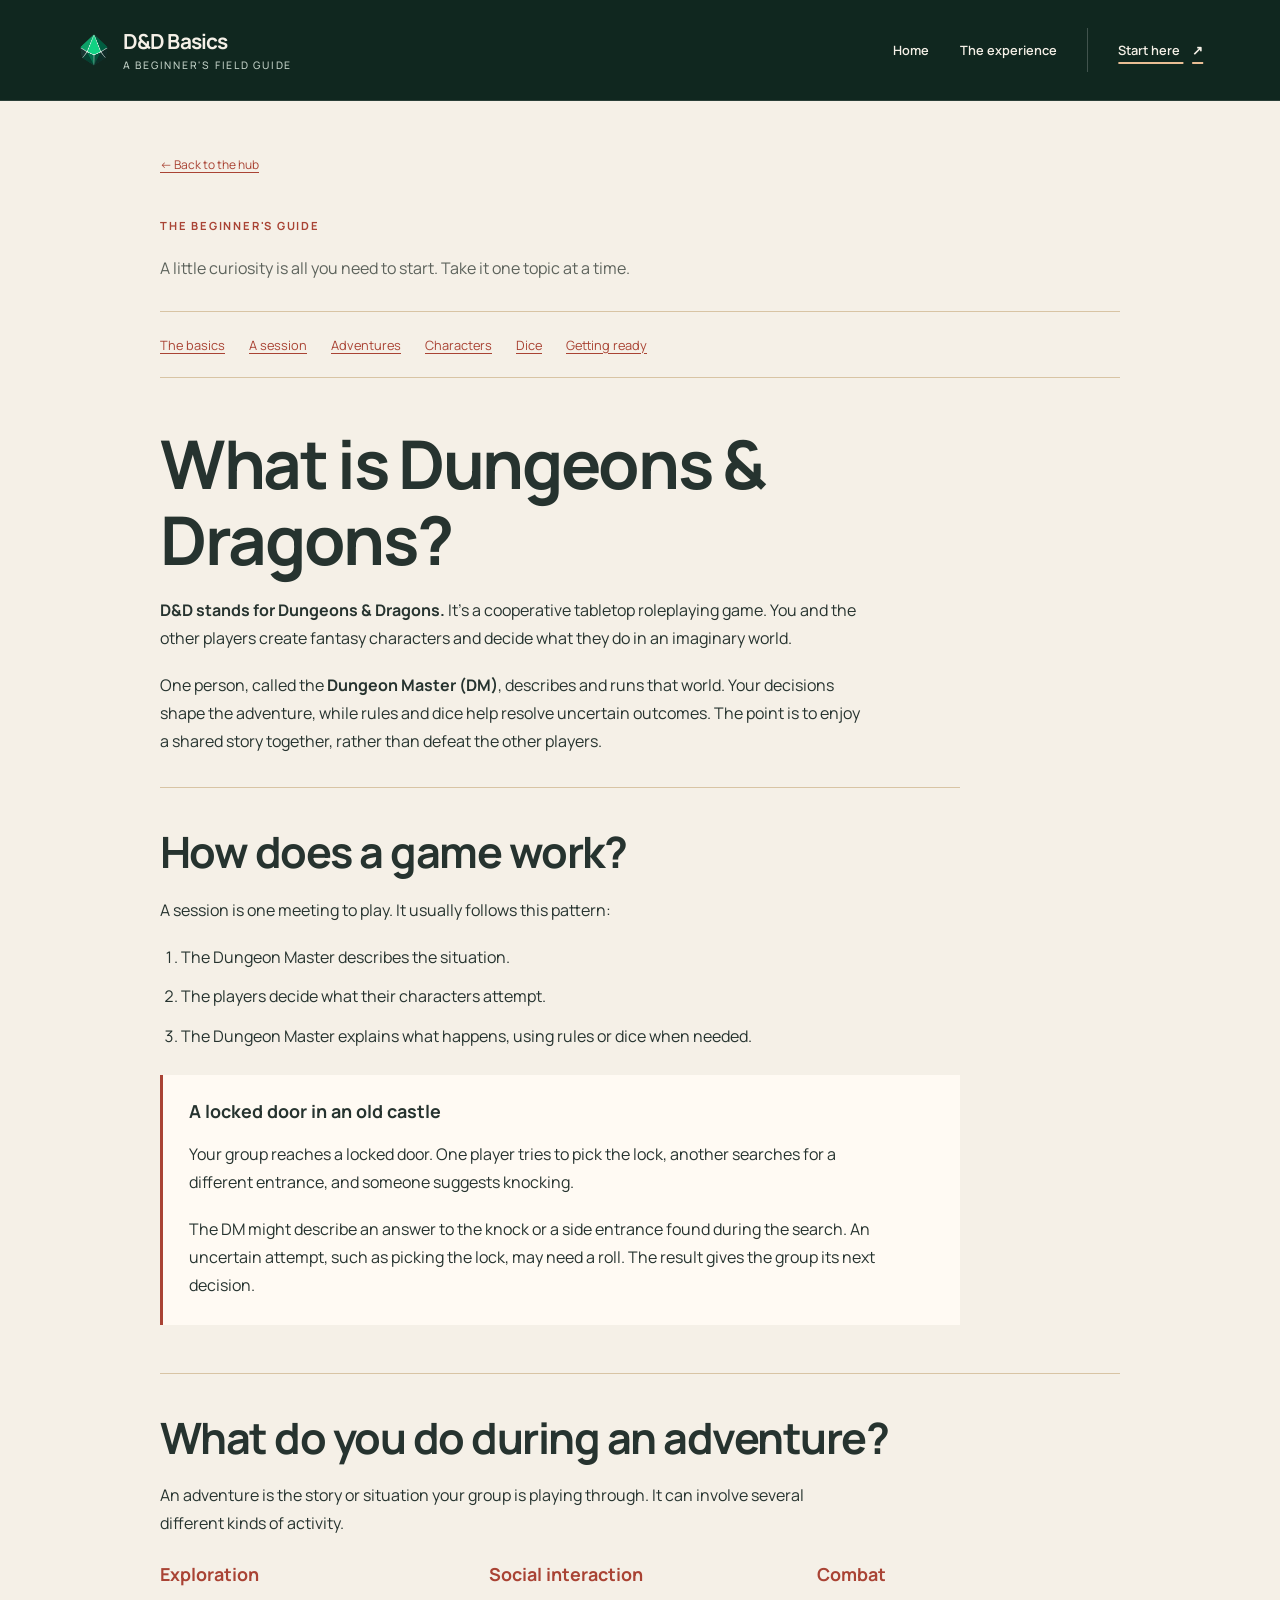
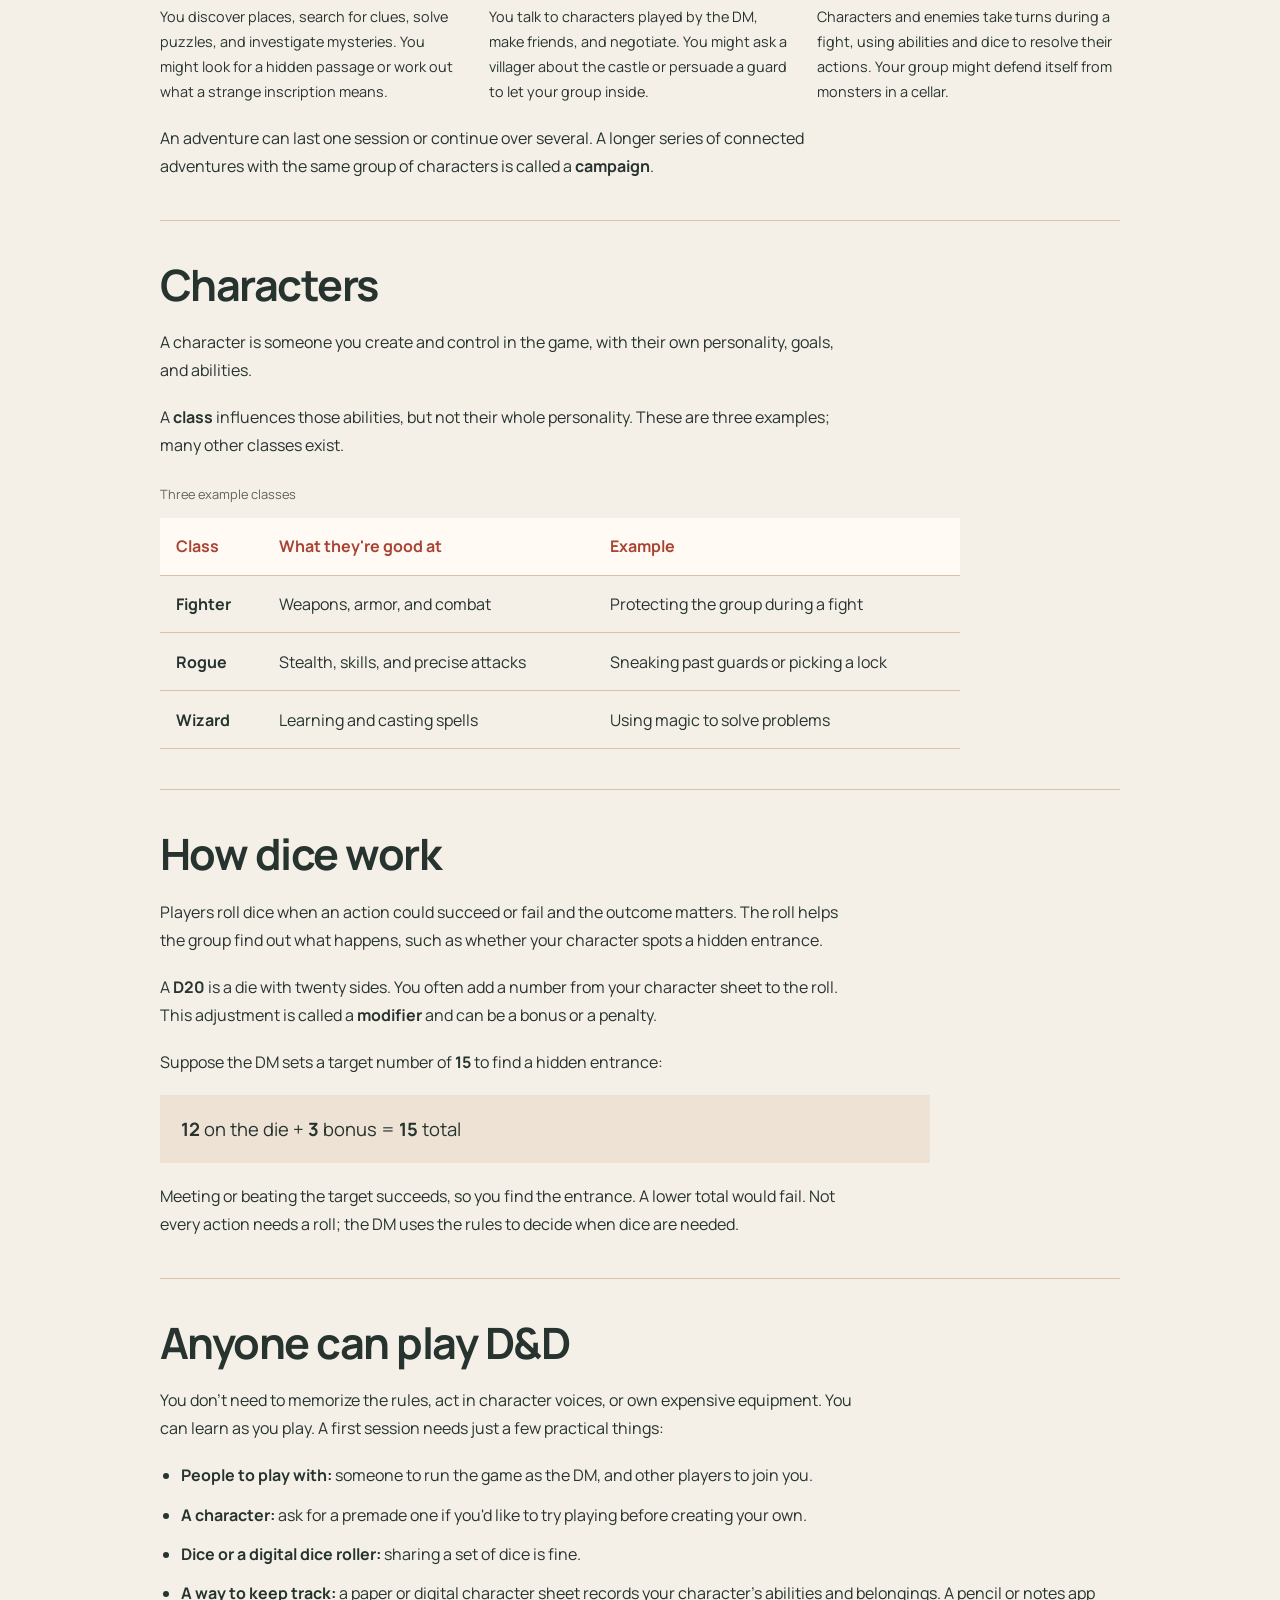
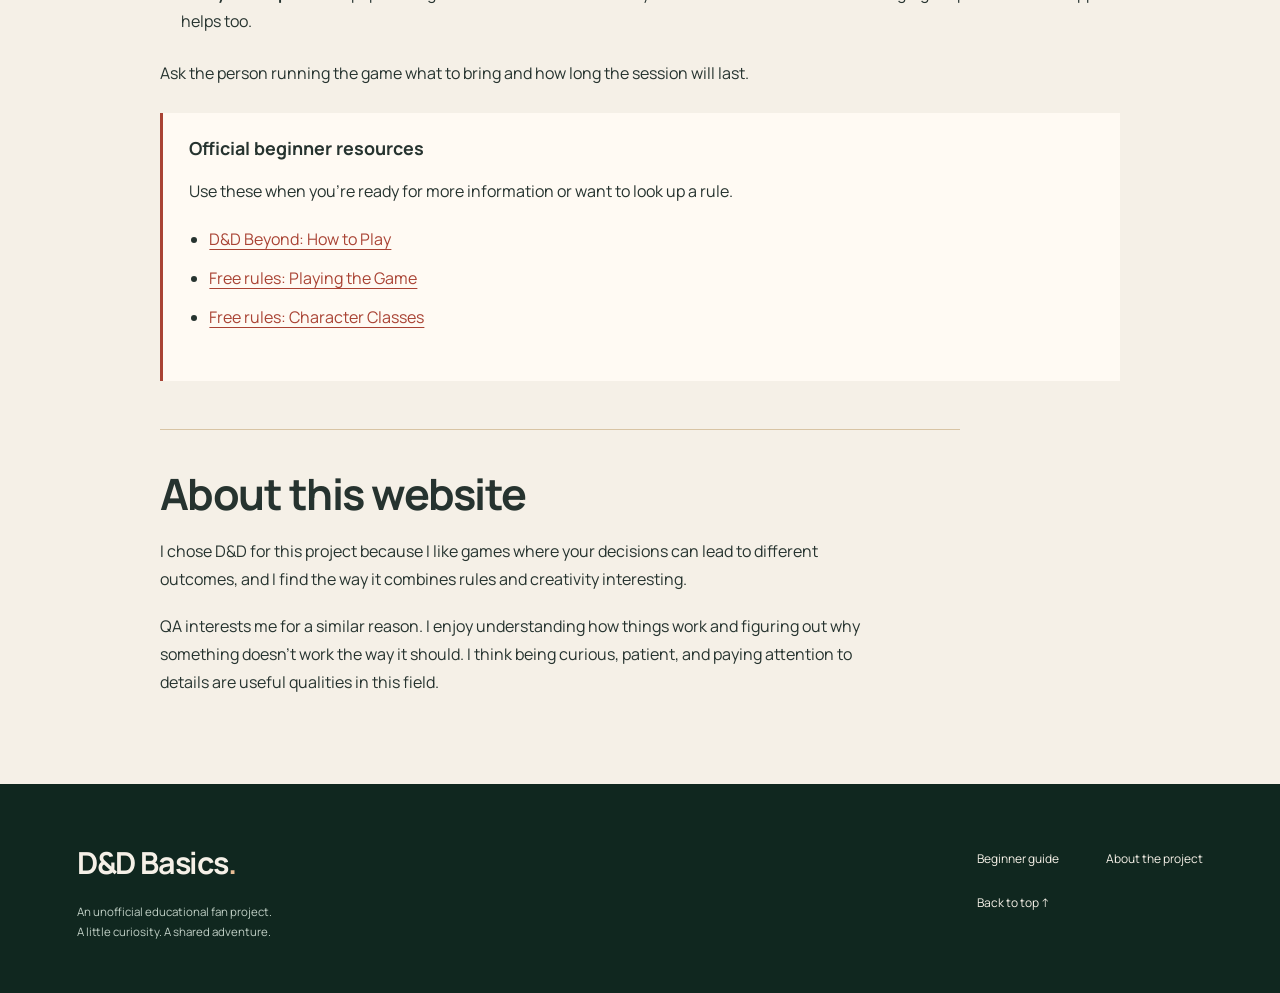
==== start-here.html @ 4d80c7ff "Build adventure portal homepage and beginner guide" ====
<!DOCTYPE html>
<html lang="en">
<head>
  <meta charset="utf-8">
  <meta name="viewport" content="width=device-width, initial-scale=1">
  <meta name="description" content="A welcoming first guide to Dungeons & Dragons: understand a session, characters, dice, and what to bring.">
  <title>Start Here — D&D Basics</title>
  <link rel="preconnect" href="https://fonts.googleapis.com">
  <link rel="preconnect" href="https://fonts.gstatic.com" crossorigin>
  <link href="https://fonts.googleapis.com/css2?family=Manrope:wght@400;500;600;700&display=swap" rel="stylesheet">
  <link rel="stylesheet" href="style.css">
  <link rel="icon" type="image/x-icon" href="images/favicon.ico">
</head>
<body id="top">
  <a class="skip-link" href="#main-content">Skip to content</a>

  <header class="site-header dark-surface">
    <div class="page-width header-inner">
      <a class="site-name" href="index.html">
        <img src="images/favicon.png" alt="" class="site-logo" width="32" height="32">
        <span>D&D Basics<span class="brand-note">A beginner's field guide</span></span>
      </a>
      <nav class="main-nav" aria-label="Main navigation">
        <a href="index.html">Home</a>
        <a href="index.html#story">The experience</a>
        <a href="start-here.html" aria-current="page">Start here <span aria-hidden="true">↗</span></a>
      </nav>
    </div>
  </header>

  <main id="main-content" class="guide-main page-width" tabindex="-1">
    <div class="guide-heading">
      <a class="back-link" href="index.html">← Back to the hub</a>
      <p class="eyebrow">The beginner's guide</p>
      <p class="guide-deck">A little curiosity is all you need to start. Take it one topic at a time.</p>
    </div>
    <nav class="topic-nav" aria-label="Guide topics">
      <a href="#introduction">The basics</a>
      <a href="#how-it-works">A session</a>
      <a href="#adventures">Adventures</a>
      <a href="#characters">Characters</a>
      <a href="#dice">Dice</a>
      <a href="#getting-started">Getting ready</a>
    </nav>
    <!-- Introduction: explain the game and its roles before giving examples. -->
    <section id="introduction" class="introduction" aria-labelledby="intro-heading">
      <div>
        <h1 id="intro-heading">What is Dungeons & Dragons?</h1>
        <p><strong>D&D stands for Dungeons & Dragons.</strong> It's a cooperative tabletop roleplaying game. You and the other players create fantasy characters and decide what they do in an imaginary world.</p>
        <p>One person, called the <strong>Dungeon Master (DM)</strong>, describes and runs that world. Your decisions shape the adventure, while rules and dice help resolve uncertain outcomes. The point is to enjoy a shared story together, rather than defeat the other players.</p>
      </div>
    </section>

    <!-- The ordered list shows a sequence; the castle example puts it in context. -->
    <section id="how-it-works" class="content-section reading-section" aria-labelledby="how-heading">
      <h2 id="how-heading">How does a game work?</h2>
      <p>A session is one meeting to play. It usually follows this pattern:</p>
      <ol class="gameplay-steps">
        <li>The Dungeon Master describes the situation.</li>
        <li>The players decide what their characters attempt.</li>
        <li>The Dungeon Master explains what happens, using rules or dice when needed.</li>
      </ol>
      <div class="castle-example">
        <h3>A locked door in an old castle</h3>
        <p>Your group reaches a locked door. One player tries to pick the lock, another searches for a different entrance, and someone suggests knocking.</p>
        <p>The DM might describe an answer to the knock or a side entrance found during the search. An uncertain attempt, such as picking the lock, may need a roll. The result gives the group its next decision.</p>
      </div>
    </section>

    <!-- Three related activities share a simple layout, without separate cards. -->
    <section id="adventures" class="content-section" aria-labelledby="adventures-heading">
      <h2 id="adventures-heading">What do you do during an adventure?</h2>
      <p class="section-introduction">An adventure is the story or situation your group is playing through. It can involve several different kinds of activity.</p>
      <div class="activity-grid">
        <article>
          <h3>Exploration</h3>
          <p>You discover places, search for clues, solve puzzles, and investigate mysteries. You might look for a hidden passage or work out what a strange inscription means.</p>
        </article>
        <article>
          <h3>Social interaction</h3>
          <p>You talk to characters played by the DM, make friends, and negotiate. You might ask a villager about the castle or persuade a guard to let your group inside.</p>
        </article>
        <article>
          <h3>Combat</h3>
          <p>Characters and enemies take turns during a fight, using abilities and dice to resolve their actions. Your group might defend itself from monsters in a cellar.</p>
        </article>
      </div>
      <p class="campaign-note">An adventure can last one session or continue over several. A longer series of connected adventures with the same group of characters is called a <strong>campaign</strong>.</p>
    </section>

    <!-- A table compares class information, rather than arranging the page layout. -->
    <section id="characters" class="content-section" aria-labelledby="characters-heading">
      <h2 id="characters-heading">Characters</h2>
      <div class="reading-section">
        <p>A character is someone you create and control in the game, with their own personality, goals, and abilities.</p>
        <p>A <strong>class</strong> influences those abilities, but not their whole personality. These are three examples; many other classes exist.</p>
      </div>
      <table class="character-table">
        <caption>Three example classes</caption>
        <thead>
          <tr>
            <th scope="col">Class</th>
            <th scope="col">What they're good at</th>
            <th scope="col">Example</th>
          </tr>
        </thead>
        <tbody>
          <tr>
            <th scope="row">Fighter</th>
            <td>Weapons, armor, and combat</td>
            <td>Protecting the group during a fight</td>
          </tr>
          <tr>
            <th scope="row">Rogue</th>
            <td>Stealth, skills, and precise attacks</td>
            <td>Sneaking past guards or picking a lock</td>
          </tr>
          <tr>
            <th scope="row">Wizard</th>
            <td>Learning and casting spells</td>
            <td>Using magic to solve problems</td>
          </tr>
        </tbody>
      </table>
    </section>

    <!-- Explain the purpose of dice before introducing the die and calculation. -->
    <section id="dice" class="content-section dice-section" aria-labelledby="dice-heading">
      <div>
        <h2 id="dice-heading">How dice work</h2>
        <p>Players roll dice when an action could succeed or fail and the outcome matters. The roll helps the group find out what happens, such as whether your character spots a hidden entrance.</p>
        <p>A <strong>D20</strong> is a die with twenty sides. You often add a number from your character sheet to the roll. This adjustment is called a <strong>modifier</strong> and can be a bonus or a penalty.</p>
        <p>Suppose the DM sets a target number of <strong>15</strong> to find a hidden entrance:</p>
        <p class="roll-example"><strong>12</strong> on the die + <strong>3</strong> bonus = <strong>15</strong> total</p>
        <p>Meeting or beating the target succeeds, so you find the entrance. A lower total would fail. Not every action needs a roll; the DM uses the rules to decide when dice are needed.</p>
      </div>
    </section>

    <!-- Preparation and official references belong together. -->
    <section id="getting-started" class="content-section getting-started" aria-labelledby="starting-heading">
      <h2 id="starting-heading">Anyone can play D&D</h2>
      <p>You don't need to memorize the rules, act in character voices, or own expensive equipment. You can learn as you play. A first session needs just a few practical things:</p>
      <ul class="session-checklist">
        <li><strong>People to play with:</strong> someone to run the game as the DM, and other players to join you.</li>
        <li><strong>A character:</strong> ask for a premade one if you'd like to try playing before creating your own.</li>
        <li><strong>Dice or a digital dice roller:</strong> sharing a set of dice is fine.</li>
        <li><strong>A way to keep track:</strong> a paper or digital character sheet records your character's abilities and belongings. A pencil or notes app helps too.</li>
      </ul>
      <p>Ask the person running the game what to bring and how long the session will last.</p>
      <aside class="beginner-resources" aria-labelledby="resources-heading">
        <h3 id="resources-heading">Official beginner resources</h3>
        <p>Use these when you're ready for more information or want to look up a rule.</p>
        <ul>
          <li><a href="https://www.dndbeyond.com/en/how-to-play-dnd">D&D Beyond: How to Play</a></li>
          <li><a href="https://www.dndbeyond.com/sources/dnd/br-2024/playing-the-game">Free rules: Playing the Game</a></li>
          <li><a href="https://www.dndbeyond.com/sources/dnd/br-2024/character-classes">Free rules: Character Classes</a></li>
        </ul>
      </aside>
    </section>

    <!-- Keep the author's personal explanation in their own words. -->
    <section id="about" class="content-section reading-section" aria-labelledby="about-heading">
      <h2 id="about-heading">About this website</h2>
      <p>I chose D&D for this project because I like games where your decisions can lead to different outcomes, and I find the way it combines rules and creativity interesting.</p>
      <p>QA interests me for a similar reason. I enjoy understanding how things work and figuring out why something doesn't work the way it should. I think being curious, patient, and paying attention to details are useful qualities in this field.</p>
    </section>
  </main>

  <footer class="site-footer dark-surface">
    <div class="page-width footer-inner">
      <div><a class="footer-brand" href="index.html">D&D Basics<span aria-hidden="true">.</span></a><p>An unofficial educational fan project.<br>A little curiosity. A shared adventure.</p></div>
      <nav aria-label="Footer navigation"><a href="start-here.html">Beginner guide</a><a href="start-here.html#about">About the project</a><a href="#top">Back to top ↑</a></nav>
    </div>
  </footer>
</body>
</html>
---- style.css ----
/* Shared palette: the original cream, green, and rust anchor both pages. */
:root {
  --color-background: #f5f0e7;
  --color-text: #26332f;
  --color-accent: #a94334;
  --color-muted: #5d635c;
  --color-surface: #fffaf3;
  --color-example: #eee2d5;
  --color-line: #d8c4a4;
  --color-forest: #10271f;
  --color-forest-light: #19392e;
  --color-on-dark: #f5f0e7;
  --color-muted-on-dark: #bfcec4;
  --color-warm-highlight: #e9bd94;
  --font-body: "Manrope", "Segoe UI", Arial, sans-serif;
  --font-heading: var(--font-body);
}

/* Foundations. min-width prevents long grid children forcing the page wider. */
* {
  box-sizing: border-box;
}

body {
  margin: 0;
  background: var(--color-background);
  color: var(--color-text);
  font-family: var(--font-body);
  font-size: 1rem;
  line-height: 1.75;
}

h1, h2, h3, p, figure, dl {
  margin: 0 0 1.2rem;
}

h1, h2, h3 {
  line-height: 1.12;
}

h1, h2 {
  font-family: var(--font-heading);
  font-weight: 700;
  letter-spacing: -0.035em;
}

h2 {
  font-size: clamp(2rem, 3.8vw, 3.2rem);
}

h3 {
  font-size: 1.12rem;
  font-weight: 700;
}

p:last-child {
  margin-bottom: 0;
}

a {
  color: var(--color-accent);
  text-underline-offset: 0.25em;
}

a:hover {
  text-decoration-thickness: 2px;
}

img {
  display: block;
  max-width: 100%;
  height: auto;
}

section, main, aside {
  scroll-margin-top: 1.5rem;
}

.page-width {
  width: min(88%, 1200px);
  margin-inline: auto;
}

.section-space {
  padding-block: clamp(3.5rem, 7vw, 6.5rem);
}

.eyebrow {
  font-size: 0.7rem;
  font-weight: 700;
  letter-spacing: 0.16em;
  text-transform: uppercase;
  line-height: 1.6;
}

.dark-surface {
  background: var(--color-forest);
  color: var(--color-on-dark);
}

.dark-surface a {
  color: var(--color-on-dark);
}

.dark-surface .eyebrow {
  color: var(--color-warm-highlight);
}

/* Keyboard feedback is visible on both light and dark surfaces. */
:focus-visible {
  outline: 3px solid var(--color-accent);
  outline-offset: 4px;
}

.dark-surface :focus-visible, .skip-link:focus-visible {
  outline-color: var(--color-on-dark);
}

/* Indicate the skip-link destination at its heading, not around the entire page. */
main:focus-visible {
  outline: none;
}

main:focus-visible h1 {
  outline: 3px solid currentColor;
  outline-offset: 8px;
}

.skip-link {
  position: absolute;
  top: -6rem;
  left: 1rem;
  z-index: 10;
  padding: 0.7rem 1rem;
  color: var(--color-on-dark);
  background: var(--color-forest);
}

.skip-link:focus {
  top: 1rem;
}

/* The same compact header is repeated on two pages; no menu script is needed. */
.site-header {
  border-bottom: 1px solid #ffffff1c;
}

.header-inner {
  min-height: 100px;
  display: flex;
  align-items: center;
  justify-content: space-between;
  gap: 2rem;
}

.site-name {
  display: flex;
  align-items: center;
  gap: 0.75rem;
  text-decoration: none;
  font-size: 1.3rem;
  font-weight: 700;
  letter-spacing: -0.04em;
  line-height: 1.25;
}

.site-logo {
  width: 34px;
  height: 34px;
  object-fit: contain;
}

.brand-note {
  display: block;
  margin-top: 0.35rem;
  font-size: 0.65rem;
  font-weight: 500;
  text-transform: uppercase;
  letter-spacing: 0.17em;
  color: var(--color-muted-on-dark);
}

.main-nav {
  display: flex;
  flex-wrap: wrap;
  align-items: center;
  gap: 1.9rem;
}

.main-nav a {
  padding-block: 0.65rem;
  text-decoration: none;
  font-size: 0.8rem;
  font-weight: 600;
}

.main-nav a[aria-current="page"] {
  text-decoration: underline;
  text-decoration-color: var(--color-warm-highlight);
  text-decoration-thickness: 2px;
  text-underline-offset: 0.55em;
}

.main-nav a:hover {
  color: var(--color-warm-highlight);
}

.main-nav a:last-child {
  border-left: 1px solid #ffffff35;
  padding-left: 1.9rem;
}

.main-nav span {
  margin-left: 0.55rem;
}

/* Hero art is decorative; all meaning and all actions remain real HTML text. */
.hero {
  position: relative;
  overflow: hidden;
}

.hero-art {
  position: absolute;
  inset: 0 0 0 25%;
  background: radial-gradient(ellipse at 80% 35%, #6f80534f, transparent 65%), linear-gradient(135deg, var(--color-forest-light), var(--color-forest));
}

.hero-art img {
  width: 100%;
  height: 100%;
  object-fit: cover;
  object-position: 68% center;
}

.hero::after {
  content: "";
  position: absolute;
  inset: 0;
  background: linear-gradient(90deg, #10271f 4%, #10271ff2 29%, #10271f95 49%, #10271f08 77%), linear-gradient(0deg, #10271f 0%, transparent 32%);
  pointer-events: none;
}

.hero-inner {
  position: relative;
  z-index: 1;
  display: flex;
  align-items: center;
  min-height: 650px;
  padding-block: 5rem 5.5rem;
}

.hero-copy {
  width: 61%;
}

.hero .eyebrow {
  display: flex;
  align-items: center;
  gap: 0.7rem;
  margin-bottom: 1.7rem;
}

.small-rule {
  width: 1.7rem;
  height: 1px;
  background: currentColor;
  flex-shrink: 0;
}

.hero h1 {
  font-size: clamp(2.8rem, 4.8vw, 4.65rem);
  margin-bottom: 1.7rem;
  line-height: 1.1;
}

.hero h1 em, .section-heading h2 em {
  font-style: normal;
  color: var(--color-warm-highlight);
}

.hero-description {
  max-width: 28rem;
  font-size: 1.05rem;
  line-height: 1.85;
  color: #e0e7df;
}

.hero-actions {
  display: flex;
  flex-wrap: wrap;
  align-items: center;
  gap: 1.2rem 1.7rem;
  margin-top: 2rem;
}

.button {
  display: inline-flex;
  align-items: center;
  justify-content: space-between;
  gap: 1.5rem;
  padding: 0.85rem 1.3rem;
  background: var(--color-accent);
  color: var(--color-on-dark);
  font-size: 0.85rem;
  font-weight: 700;
  text-decoration: none;
  border-radius: 3px;
}

.button:hover {
  background: #89382d;
}

.quiet-link {
  font-size: 0.78rem;
  text-decoration: none;
  padding-block: 0.65rem;
}

.quiet-link:hover {
  text-decoration: underline;
}

.quiet-link span {
  margin-left: 0.7rem;
}

.hero-reassurance {
  font-size: 0.72rem;
  color: var(--color-muted-on-dark);
  margin-top: 1.25rem;
}

.hero-scene-note {
  position: absolute;
  right: 0;
  bottom: 4.5rem;
  font-size: 0.75rem;
  text-align: right;
  text-shadow: 0 1px 7px #000;
}

.hero-scene-note .eyebrow {
  display: block;
  margin-bottom: 0.3rem;
}

.hero-bottom {
  position: relative;
  z-index: 1;
  display: flex;
  flex-wrap: wrap;
  justify-content: space-between;
  gap: 0.7rem 2rem;
  padding-block: 1.3rem;
  border-top: 1px solid #ffffff25;
  font-size: 0.75rem;
  letter-spacing: 0.04em;
  color: var(--color-muted-on-dark);
}

.hero-bottom span span {
  margin-inline: 0.8rem;
  color: var(--color-warm-highlight);
}

/* A featured guide and a compact chapter index, rather than repeated cards. */
.guide-feature {
  display: grid;
  grid-template-columns: 1fr 1fr;
  gap: 6rem;
  align-items: center;
}

.guide-feature > *, .next-chapter > *, .section-heading > * {
  min-width: 0;
}

.feature-intro .eyebrow, .next-chapter .eyebrow {
  color: var(--color-accent);
}

.feature-intro h2 {
  margin-bottom: 1.5rem;
}

.feature-intro > p:not(.eyebrow) {
  max-width: 28rem;
  color: var(--color-muted);
}

.text-link, .light-link {
  display: inline-block;
  font-size: 0.85rem;
  font-weight: 700;
  padding-block: 0.6rem;
}

.text-link span, .light-link span {
  display: inline-block;
  margin-left: 1.3rem;
}

.chapter-list {
  margin: 0;
  padding: 0;
  list-style: none;
}

.chapter-list li {
  border-bottom: 1px solid var(--color-line);
}

.chapter-list li:first-child {
  border-top: 1px solid var(--color-line);
}

.chapter-list a {
  display: grid;
  grid-template-columns: 1.7rem 1fr 1rem;
  align-items: center;
  gap: 1rem;
  padding-block: 1.4rem;
  color: var(--color-text);
  text-decoration: none;
}

.chapter-list a:hover strong {
  color: var(--color-accent);
}

.chapter-number {
  font-size: 0.7rem;
  color: var(--color-accent);
}

.chapter-list strong {
  display: block;
  font-size: 1rem;
  font-weight: 700;
  margin-bottom: 0.2rem;
}

.chapter-list a > span > span {
  display: block;
  font-size: 0.75rem;
  color: var(--color-muted);
}

.chapter-arrow {
  font-size: 1.2rem;
}

/* The same locked-door moment connects the conversation and imagined scene. */
.story-section {
  background: linear-gradient(140deg, var(--color-forest-light), var(--color-forest) 65%);
}

.section-heading {
  display: grid;
  grid-template-columns: 1.2fr 1fr;
  gap: 5rem;
  align-items: end;
  margin-bottom: 2.5rem;
}

.section-heading h2 {
  margin-bottom: 0;
}

.section-heading > p {
  max-width: 24rem;
  color: var(--color-muted-on-dark);
  font-size: 0.95rem;
}

.story-pair {
  display: grid;
  grid-template-columns: 1fr 1fr;
  gap: 1.5rem;
}

.story-pair figure {
  min-width: 0;
  margin: 0;
}

.conversation, .story-image {
  min-height: 445px;
}

.conversation {
  background: var(--color-background);
  color: var(--color-text);
  padding: 2.1rem 2.5rem;
  border-radius: 3px;
}

.panel-label {
  font-size: 0.75rem;
  font-weight: 700;
  letter-spacing: 0.17em;
  text-transform: uppercase;
}

.conversation .panel-label {
  color: var(--color-accent);
}

.conversation-intro {
  font-family: var(--font-heading);
  font-weight: 700;
  font-size: clamp(1.5rem, 2.5vw, 2rem);
  letter-spacing: -0.025em;
  line-height: 1.2;
  margin-bottom: 1.6rem;
}

.conversation dl {
  border-left: 1px solid var(--color-line);
  padding-left: 1.1rem;
}

.conversation dt {
  margin-top: 0.8rem;
  font-size: 0.7rem;
  font-weight: 700;
  text-transform: uppercase;
  letter-spacing: 0.12em;
  color: var(--color-muted);
}

.conversation dd {
  margin: 0.2rem 0 0;
  font-size: 0.86rem;
}

.conversation-note {
  font-size: 0.75rem;
  color: var(--color-muted);
}

.story-image {
  position: relative;
  overflow: hidden;
  border-radius: 3px;
  background: radial-gradient(ellipse at 70% 30%, #b5ab6960, transparent 60%), var(--color-forest-light);
}

.story-image img {
  position: absolute;
  width: 100%;
  height: 100%;
  object-fit: cover;
  object-position: 78% center;
}

.story-image::after {
  content: "";
  position: absolute;
  inset: 0;
  background: linear-gradient(0deg, #10271fe8, transparent 65%);
  pointer-events: none;
}

.story-image-label {
  position: absolute;
  z-index: 1;
  left: 2rem;
  right: 2rem;
  bottom: 1.8rem;
  text-shadow: 0 1px 8px #0008;
}

.story-image-label .panel-label {
  color: var(--color-warm-highlight);
}

.story-image-label > p:last-child {
  font-family: var(--font-heading);
  font-weight: 700;
  font-size: 2rem;
  line-height: 1.15;
  letter-spacing: -0.03em;
}

.story-pair figcaption {
  margin-top: 0.8rem;
  font-size: 0.75rem;
  color: var(--color-muted-on-dark);
}

.story-followup {
  margin-top: 2.2rem;
  display: flex;
  align-items: center;
  justify-content: space-between;
  gap: 3rem;
}

.story-followup p {
  max-width: 42rem;
  margin: 0;
  font-size: 0.85rem;
  color: var(--color-muted-on-dark);
}

.story-followup a {
  flex-shrink: 0;
}

.next-chapter {
  display: grid;
  grid-template-columns: 1fr 1fr;
  gap: 6rem;
  align-items: center;
}

.next-chapter h2 {
  margin: 0;
}

.next-chapter > div:last-child > p {
  color: var(--color-muted);
}

/* The guide retains its original semantic sections, lists, and comparison table. */
.guide-main {
  max-width: 960px;
  padding-bottom: 3rem;
}

.guide-heading {
  padding-top: 3rem;
}

.back-link {
  font-size: 0.75rem;
}

.guide-heading .eyebrow {
  margin-top: 2.5rem;
  color: var(--color-accent);
}

.guide-deck {
  max-width: 38rem;
  color: var(--color-muted);
}

.topic-nav {
  display: flex;
  flex-wrap: wrap;
  gap: 0.5rem 1.5rem;
  margin-block: 1.8rem 3rem;
  padding-block: 1rem;
  border-block: 1px solid var(--color-line);
}

.topic-nav a {
  font-size: 0.8rem;
  padding-block: 0.35rem;
}

.guide-main h1 {
  font-size: clamp(2.7rem, 5.5vw, 4.2rem);
  max-width: 17ch;
}

.guide-main h2 {
  font-size: clamp(1.9rem, 3.5vw, 2.7rem);
}

.guide-main p {
  max-width: 70ch;
}

.introduction {
  padding-bottom: 2rem;
}

.content-section {
  padding-block: 2.5rem;
  border-top: 1px solid var(--color-line);
}

.reading-section {
  max-width: 50rem;
}

.section-introduction {
  max-width: 48rem;
  margin-bottom: 1.7rem;
}

.castle-example, .beginner-resources {
  padding: 1.6rem;
  margin-block: 1.6rem 0.5rem;
  background: var(--color-surface);
  border-left: 3px solid var(--color-accent);
}

.activity-grid {
  display: grid;
  grid-template-columns: repeat(3, 1fr);
  gap: 1.6rem;
}

.activity-grid h3 {
  color: var(--color-accent);
}

.activity-grid p {
  font-size: 0.9rem;
}

.campaign-note {
  margin-top: 1.2rem;
}

.character-table {
  width: 100%;
  max-width: 50rem;
  margin-top: 1.5rem;
  border-collapse: collapse;
}

.character-table caption {
  padding-bottom: 0.75rem;
  text-align: left;
  font-size: 0.8rem;
  color: var(--color-muted);
}

.character-table th, .character-table td {
  padding: 0.9rem 1rem;
  border-bottom: 1px solid var(--color-line);
  text-align: left;
  vertical-align: top;
}

.character-table thead th {
  background: var(--color-surface);
  color: var(--color-accent);
}

.roll-example {
  padding: 1.1rem 1.3rem;
  background: var(--color-example);
  font-size: 1.15rem;
}

.gameplay-steps, .session-checklist, .beginner-resources ul {
  padding-left: 1.3rem;
  margin-bottom: 1.5rem;
}

.gameplay-steps li, .session-checklist li, .beginner-resources li {
  margin-bottom: 0.7rem;
}

/* Shared footer. All links lead to content that exists in this milestone. */
.site-footer {
  padding-block: 3.2rem;
}

.footer-inner {
  display: flex;
  justify-content: space-between;
  gap: 3rem;
}

.footer-brand {
  display: inline-block;
  font-family: var(--font-heading);
  font-weight: 700;
  font-size: 1.9rem;
  letter-spacing: -0.04em;
  text-decoration: none;
}

.footer-brand span {
  color: var(--color-warm-highlight);
}

.footer-inner p {
  margin-top: 0.8rem;
  font-size: 0.72rem;
  color: var(--color-muted-on-dark);
}

.footer-inner nav {
  display: grid;
  grid-template-columns: 1fr 1fr;
  gap: 0.8rem 2rem;
  align-content: start;
  padding-top: 0.5rem;
}

.footer-inner nav a {
  padding-block: 0.3rem;
  font-size: 0.75rem;
  text-decoration: none;
}

.footer-inner nav a:hover {
  text-decoration: underline;
}

/* Stack when content no longer has comfortable room; keep the source order. */
@media (max-width: 1000px) {
  .guide-feature, .next-chapter {
    gap: 3rem;
  }
  .hero-copy {
    width: 70%;
  }
  .hero-inner {
    min-height: 620px;
  }
  .hero-scene-note {
    display: none;
  }
  .section-heading {
    gap: 2.5rem;
  }
  .conversation {
    padding: 1.8rem;
  }
}

@media (max-width: 700px) {
  .page-width {
    width: 88%;
  }
  .header-inner {
    min-height: 0;
    padding-block: 1.2rem;
    flex-wrap: wrap;
    gap: 1rem;
  }
  .site-name {
    font-size: 1.2rem;
  }
  .main-nav {
    width: 100%;
    gap: 1.5rem;
    justify-content: space-between;
  }
  .main-nav a {
    font-size: 0.75rem;
  }
  .main-nav a:last-child {
    padding-left: 1.3rem;
  }
  .hero-inner {
    min-height: 0;
    padding-block: 3rem 15rem;
  }
  .hero-copy {
    width: 100%;
  }
  .hero h1 {
    font-size: clamp(2.35rem, 8.5vw, 3.6rem);
  }
  .hero .eyebrow {
    font-size: 0.61rem;
  }
  .hero-description {
    max-width: 32rem;
    font-size: 0.95rem;
  }
  .hero-actions {
    gap: 0.6rem 1.1rem;
  }
  .button {
    font-size: 0.8rem;
  }
  .hero-art {
    inset: 45% 0 0;
  }
  .hero-art img {
    object-position: 72% center;
  }
  .hero::after {
    background: linear-gradient(180deg, #10271f 35%, #10271fef 51%, #10271f00 76%, #10271fdb 100%);
  }
  .hero-bottom {
    padding-block: 1rem;
  }
  .guide-feature, .next-chapter, .section-heading, .story-pair {
    grid-template-columns: 1fr;
  }
  .guide-feature, .next-chapter {
    gap: 2rem;
  }
  .section-heading {
    gap: 1.3rem;
  }
  .section-heading > p {
    max-width: 36rem;
  }
  .story-pair {
    gap: 2rem;
  }
  .conversation {
    padding: 1.8rem;
    min-height: 0;
  }
  .story-image {
    min-height: 370px;
  }
  .story-followup {
    flex-direction: column;
    align-items: start;
    gap: 0.8rem;
  }
  .chapter-list a {
    padding-block: 1.2rem;
    gap: 0.6rem;
  }
  .chapter-list strong {
    font-size: 0.93rem;
  }
  .chapter-list a > span > span {
    font-size: 0.7rem;
  }
  .activity-grid {
    grid-template-columns: 1fr;
    gap: 0.5rem;
  }
  .character-table {
    font-size: 0.84rem;
  }
  .character-table th, .character-table td {
    padding: 0.7rem 0.4rem;
  }
  .character-table th:first-child {
    white-space: nowrap;
  }
  .castle-example, .beginner-resources {
    padding: 1.2rem;
  }
  .content-section {
    padding-block: 2rem;
  }
  .footer-inner {
    flex-direction: column;
    gap: 1.5rem;
  }
  .footer-inner nav {
    gap: 0.5rem 1.5rem;
  }
}

@media (prefers-reduced-motion: no-preference) {
  .button {
    transition: background-color 150ms ease;
  }
}
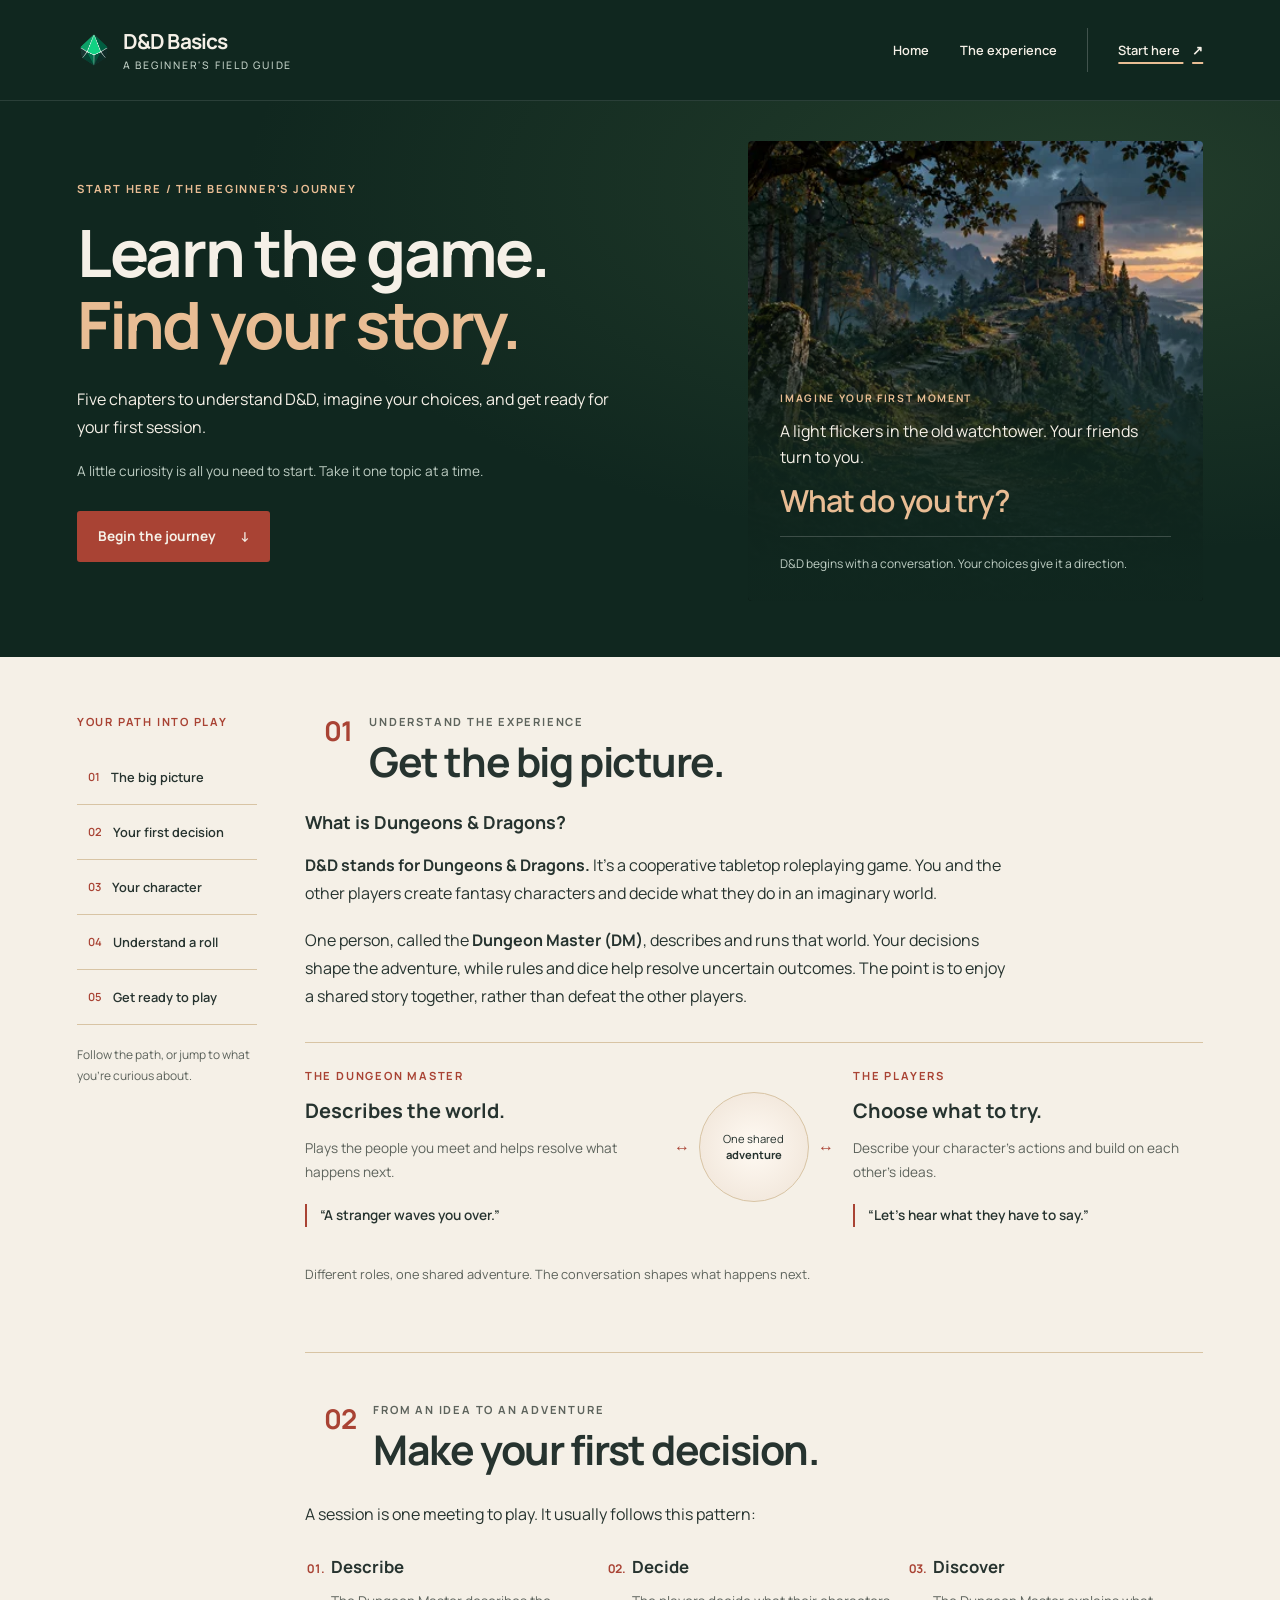
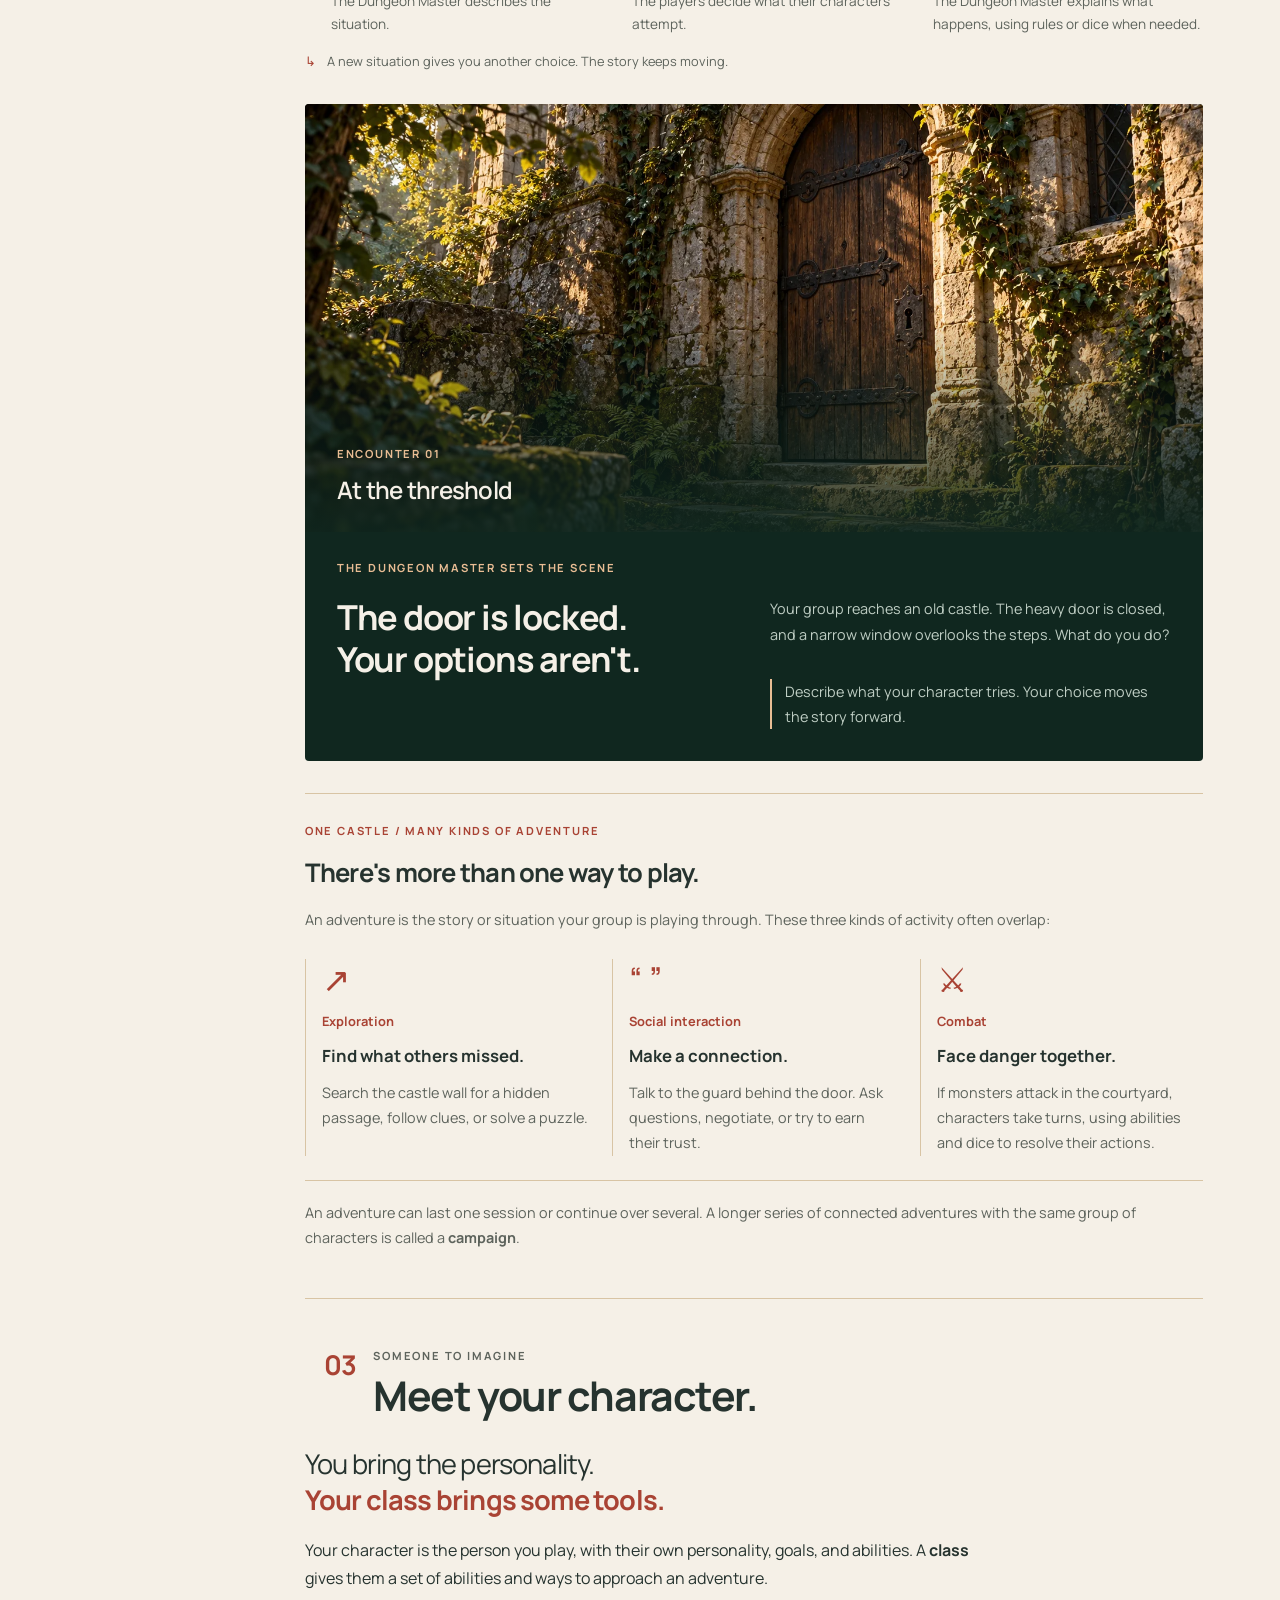
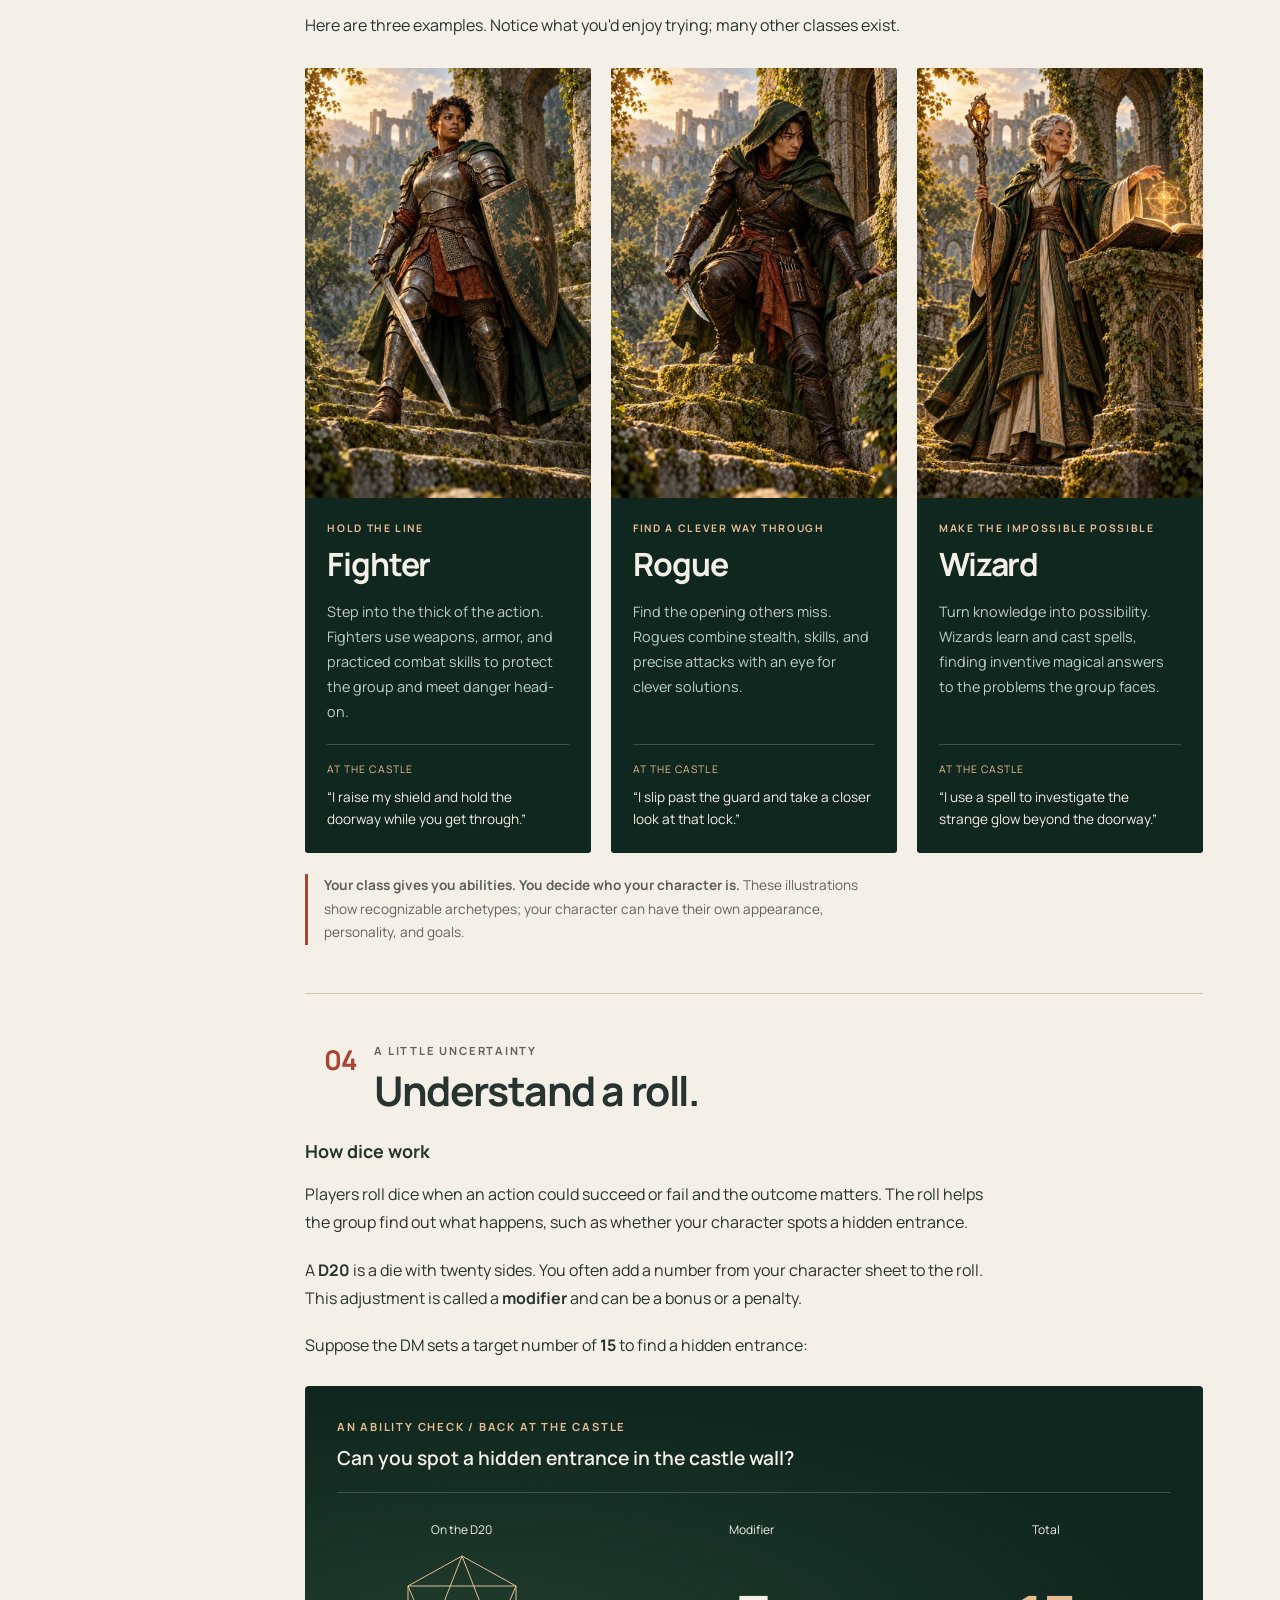
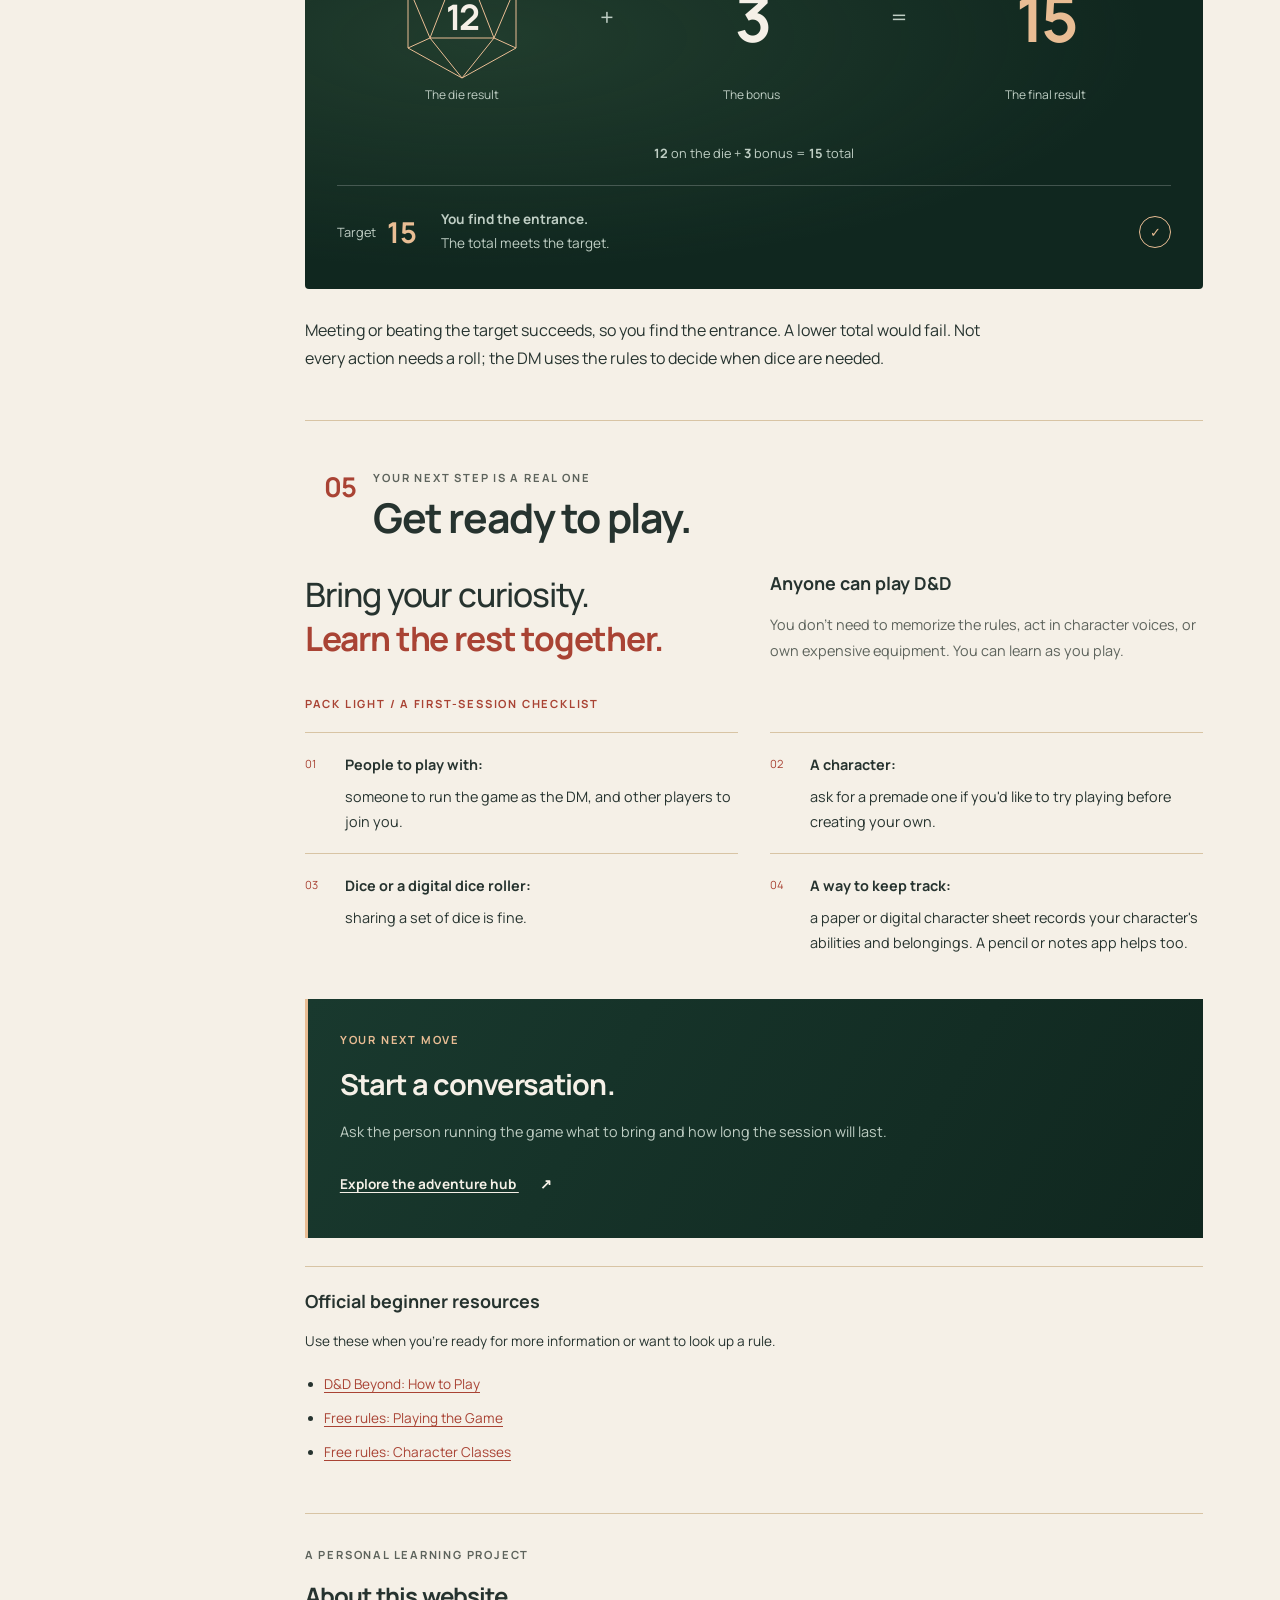
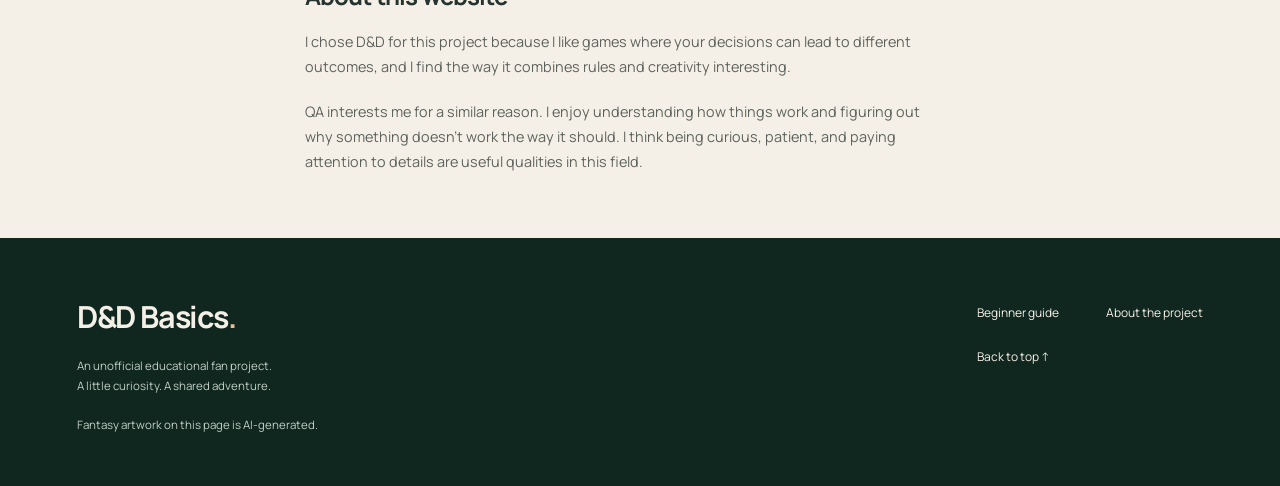
==== commit d3f2e5c6: "Redesign beginner guide with chapters and visual examples" ====
--- a/start-here.html
+++ b/start-here.html
@@ -3,7 +3,7 @@
 <head>
   <meta charset="utf-8">
   <meta name="viewport" content="width=device-width, initial-scale=1">
-  <meta name="description" content="A welcoming first guide to Dungeons & Dragons: understand a session, characters, dice, and what to bring.">
+  <meta name="description" content="Your first steps into Dungeons & Dragons: five welcoming chapters about shared stories, decisions, characters, dice, and getting ready to play.">
   <title>Start Here — D&D Basics</title>
   <link rel="preconnect" href="https://fonts.googleapis.com">
   <link rel="preconnect" href="https://fonts.gstatic.com" crossorigin>
@@ -11,9 +11,8 @@
   <link rel="stylesheet" href="style.css">
   <link rel="icon" type="image/x-icon" href="images/favicon.ico">
 </head>
-<body id="top">
+<body id="top" class="onboarding-page">
   <a class="skip-link" href="#main-content">Skip to content</a>
-
   <header class="site-header dark-surface">
     <div class="page-width header-inner">
       <a class="site-name" href="index.html">
@@ -28,147 +27,221 @@
     </div>
   </header>
 
-  <main id="main-content" class="guide-main page-width" tabindex="-1">
-    <div class="guide-heading">
-      <a class="back-link" href="index.html">← Back to the hub</a>
-      <p class="eyebrow">The beginner's guide</p>
-      <p class="guide-deck">A little curiosity is all you need to start. Take it one topic at a time.</p>
-    </div>
-    <nav class="topic-nav" aria-label="Guide topics">
-      <a href="#introduction">The basics</a>
-      <a href="#how-it-works">A session</a>
-      <a href="#adventures">Adventures</a>
-      <a href="#characters">Characters</a>
-      <a href="#dice">Dice</a>
-      <a href="#getting-started">Getting ready</a>
-    </nav>
-    <!-- Introduction: explain the game and its roles before giving examples. -->
-    <section id="introduction" class="introduction" aria-labelledby="intro-heading">
-      <div>
-        <h1 id="intro-heading">What is Dungeons & Dragons?</h1>
-        <p><strong>D&D stands for Dungeons & Dragons.</strong> It's a cooperative tabletop roleplaying game. You and the other players create fantasy characters and decide what they do in an imaginary world.</p>
-        <p>One person, called the <strong>Dungeon Master (DM)</strong>, describes and runs that world. Your decisions shape the adventure, while rules and dice help resolve uncertain outcomes. The point is to enjoy a shared story together, rather than defeat the other players.</p>
+  <main id="main-content" tabindex="-1">
+    <section class="journey-opening dark-surface" aria-labelledby="journey-heading">
+      <div class="page-width journey-opening-inner">
+        <div>
+          <p class="eyebrow">Start here / The beginner's journey</p>
+          <h1 id="journey-heading">Learn the game.<br><span>Find your story.</span></h1>
+          <p class="journey-deck">Five chapters to understand D&D, imagine your choices, and get ready for your first session.</p>
+          <p class="journey-reassurance">A little curiosity is all you need to start. Take it one topic at a time.</p>
+          <div class="journey-opening-actions">
+            <a class="button" href="#introduction">Begin the journey <span aria-hidden="true">↓</span></a>
+          </div>
+        </div>
+        <figure class="opening-scene">
+          <img src="images/first-choice.webp" srcset="images/first-choice-small.webp 600w, images/first-choice.webp 1200w" sizes="(max-width: 700px) 88vw, (max-width: 1363px) 38vw, 487px" width="1200" height="800" fetchpriority="high" alt="A winding forest path leads toward an old watchtower, where a single warm light glows at dusk.">
+          <figcaption>
+            <p class="eyebrow">Imagine your first moment</p>
+            <p class="opening-scene-story">A light flickers in the old watchtower. Your friends turn to you.</p>
+            <p class="opening-scene-question">What do you try?</p>
+            <p class="opening-scene-note">D&D begins with a conversation. Your choices give it a direction.</p>
+          </figcaption>
+        </figure>
       </div>
     </section>
 
-    <!-- The ordered list shows a sequence; the castle example puts it in context. -->
-    <section id="how-it-works" class="content-section reading-section" aria-labelledby="how-heading">
-      <h2 id="how-heading">How does a game work?</h2>
-      <p>A session is one meeting to play. It usually follows this pattern:</p>
-      <ol class="gameplay-steps">
-        <li>The Dungeon Master describes the situation.</li>
-        <li>The players decide what their characters attempt.</li>
-        <li>The Dungeon Master explains what happens, using rules or dice when needed.</li>
-      </ol>
-      <div class="castle-example">
-        <h3>A locked door in an old castle</h3>
-        <p>Your group reaches a locked door. One player tries to pick the lock, another searches for a different entrance, and someone suggests knocking.</p>
-        <p>The DM might describe an answer to the knock or a side entrance found during the search. An uncertain attempt, such as picking the lock, may need a roll. The result gives the group its next decision.</p>
+    <div class="page-width journey-layout">
+      <!-- These are ordinary chapter links, not locked steps or completion indicators. -->
+      <nav id="journey-nav" class="journey-nav" aria-labelledby="journey-nav-heading">
+        <p id="journey-nav-heading" class="eyebrow">Your path into play</p>
+        <ol role="list">
+          <li><a href="#introduction"><span class="nav-number" aria-hidden="true">01</span><span>The big picture<small class="nav-selected">Selected</small></span></a></li>
+          <li><a href="#how-it-works"><span class="nav-number" aria-hidden="true">02</span><span>Your first decision<small class="nav-selected">Selected</small></span></a></li>
+          <li><a href="#characters"><span class="nav-number" aria-hidden="true">03</span><span>Your character<small class="nav-selected">Selected</small></span></a></li>
+          <li><a href="#dice"><span class="nav-number" aria-hidden="true">04</span><span>Understand a roll<small class="nav-selected">Selected</small></span></a></li>
+          <li><a href="#getting-started"><span class="nav-number" aria-hidden="true">05</span><span>Get ready to play<small class="nav-selected">Selected</small></span></a></li>
+        </ol>
+        <p class="journey-nav-note">Follow the path, or jump to what you're curious about.</p>
+      </nav>
+
+      <div class="journey-chapters">
+        <section id="introduction" class="lesson-chapter" aria-labelledby="intro-heading">
+          <header class="chapter-heading">
+            <span class="chapter-step" aria-hidden="true">01</span>
+            <div><p class="eyebrow">Understand the experience</p><h2 id="intro-heading">Get the big picture.</h2></div>
+          </header>
+          <h3>What is Dungeons & Dragons?</h3>
+          <p><strong>D&D stands for Dungeons & Dragons.</strong> It's a cooperative tabletop roleplaying game. You and the other players create fantasy characters and decide what they do in an imaginary world.</p>
+          <p>One person, called the <strong>Dungeon Master (DM)</strong>, describes and runs that world. Your decisions shape the adventure, while rules and dice help resolve uncertain outcomes. The point is to enjoy a shared story together, rather than defeat the other players.</p>
+          <figure class="role-diagram">
+            <div class="role-node">
+              <p class="eyebrow">The Dungeon Master</p>
+              <h3>Describes the world.</h3>
+              <p>Plays the people you meet and helps resolve what happens next.</p>
+              <blockquote>“A stranger waves you over.”</blockquote>
+            </div>
+            <div class="shared-world" aria-hidden="true"><span>↔</span><p>One shared<br><strong>adventure</strong></p><span>↔</span></div>
+            <div class="role-node">
+              <p class="eyebrow">The players</p>
+              <h3>Choose what to try.</h3>
+              <p>Describe your character's actions and build on each other's ideas.</p>
+              <blockquote>“Let's hear what they have to say.”</blockquote>
+            </div>
+            <figcaption>Different roles, one shared adventure. The conversation shapes what happens next.</figcaption>
+          </figure>
+        </section>
+
+        <section id="how-it-works" class="lesson-chapter encounter-chapter" aria-labelledby="how-heading">
+          <header class="chapter-heading">
+            <span class="chapter-step" aria-hidden="true">02</span>
+            <div><p class="eyebrow">From an idea to an adventure</p><h2 id="how-heading">Make your first decision.</h2></div>
+          </header>
+          <p>A session is one meeting to play. It usually follows this pattern:</p>
+          <!-- A real ordered list keeps the gameplay sequence readable without its layout. -->
+          <ol class="play-loop">
+            <li><strong>Describe</strong><p>The Dungeon Master describes the situation.</p></li>
+            <li><strong>Decide</strong><p>The players decide what their characters attempt.</p></li>
+            <li><strong>Discover</strong><p>The Dungeon Master explains what happens, using rules or dice when needed.</p></li>
+          </ol>
+          <p class="loop-return"><span aria-hidden="true">↳</span> A new situation gives you another choice. The story keeps moving.</p>
+
+          <div class="encounter-stage dark-surface">
+            <div class="encounter-scene">
+              <img src="images/castle-door.webp" srcset="images/castle-door-small.webp 768w, images/castle-door.webp 1536w" sizes="(max-width: 1000px) 88vw, (max-width: 1363px) calc(88vw - 228px), 972px" width="1536" height="1024" loading="lazy" alt="A closed oak door with a keyhole beneath a weathered stone arch, with a narrow window beside it.">
+              <p class="encounter-scene-caption"><span class="eyebrow">Encounter 01</span>At the threshold</p>
+            </div>
+            <div class="encounter-copy">
+              <p class="eyebrow">The Dungeon Master sets the scene</p>
+              <h3>The door is locked.<br>Your options aren't.</h3>
+              <p>Your group reaches an old castle. The heavy door is closed, and a narrow window overlooks the steps. What do you do?</p>
+              <p class="encounter-prompt">Describe what your character tries. Your choice moves the story forward.</p>
+            </div>
+          </div>
+
+          <section id="adventures" class="adventure-approaches" aria-labelledby="adventures-heading">
+            <p class="eyebrow">One castle / Many kinds of adventure</p>
+            <h3 id="adventures-heading">There's more than one way to play.</h3>
+            <p>An adventure is the story or situation your group is playing through. These three kinds of activity often overlap:</p>
+            <div class="approach-list">
+              <article><span class="activity-symbol" aria-hidden="true">↗</span><h4>Exploration</h4><p class="activity-example">Find what others missed.</p><p>Search the castle wall for a hidden passage, follow clues, or solve a puzzle.</p></article>
+              <article><span class="activity-symbol" aria-hidden="true">“ ”</span><h4>Social interaction</h4><p class="activity-example">Make a connection.</p><p>Talk to the guard behind the door. Ask questions, negotiate, or try to earn their trust.</p></article>
+              <article><span class="activity-symbol" aria-hidden="true">⚔︎</span><h4>Combat</h4><p class="activity-example">Face danger together.</p><p>If monsters attack in the courtyard, characters take turns, using abilities and dice to resolve their actions.</p></article>
+            </div>
+            <p class="campaign-note">An adventure can last one session or continue over several. A longer series of connected adventures with the same group of characters is called a <strong>campaign</strong>.</p>
+          </section>
+        </section>
+
+        <section id="characters" class="lesson-chapter" aria-labelledby="characters-heading">
+          <header class="chapter-heading">
+            <span class="chapter-step" aria-hidden="true">03</span>
+            <div><p class="eyebrow">Someone to imagine</p><h2 id="characters-heading">Meet your character.</h2></div>
+          </header>
+          <p class="character-premise">You bring the personality.<br><strong>Your class brings some tools.</strong></p>
+          <p>Your character is the person you play, with their own personality, goals, and abilities. A <strong>class</strong> gives them a set of abilities and ways to approach an adventure.</p>
+          <p>Here are three examples. Notice what you'd enjoy trying; many other classes exist.</p>
+          <!-- Illustrated archetypes teach the classes; these are not selection controls or downloads. -->
+          <div class="class-lineup" role="group" aria-label="Three example classes">
+            <article class="class-profile">
+              <img src="images/class-fighter.webp" width="768" height="1152" loading="lazy" alt="An armored fighter plants her feet on castle steps, holding a drawn longsword and a large shield.">
+              <div class="class-copy">
+                <p class="eyebrow">Hold the line</p><h3>Fighter</h3>
+                <p>Step into the thick of the action. Fighters use weapons, armor, and practiced combat skills to protect the group and meet danger head-on.</p>
+                <blockquote><span>At the castle</span>“I raise my shield and hold the doorway while you get through.”</blockquote>
+              </div>
+            </article>
+            <article class="class-profile">
+              <img src="images/class-rogue.webp" width="768" height="1152" loading="lazy" alt="A hooded rogue crouches beside a castle window, carrying a dagger and a leather case of lockpicks.">
+              <div class="class-copy">
+                <p class="eyebrow">Find a clever way through</p><h3>Rogue</h3>
+                <p>Find the opening others miss. Rogues combine stealth, skills, and precise attacks with an eye for clever solutions.</p>
+                <blockquote><span>At the castle</span>“I slip past the guard and take a closer look at that lock.”</blockquote>
+              </div>
+            </article>
+            <article class="class-profile">
+              <img src="images/class-wizard.webp" width="768" height="1152" loading="lazy" alt="A robed wizard holds a crystal-tipped staff and shapes a glowing spell above an open spellbook.">
+              <div class="class-copy">
+                <p class="eyebrow">Make the impossible possible</p><h3>Wizard</h3>
+                <p>Turn knowledge into possibility. Wizards learn and cast spells, finding inventive magical answers to the problems the group faces.</p>
+                <blockquote><span>At the castle</span>“I use a spell to investigate the strange glow beyond the doorway.”</blockquote>
+              </div>
+            </article>
+          </div>
+          <p class="class-note"><strong>Your class gives you abilities. You decide who your character is.</strong> These illustrations show recognizable archetypes; your character can have their own appearance, personality, and goals.</p>
+        </section>
+
+        <section id="dice" class="lesson-chapter" aria-labelledby="dice-heading">
+          <header class="chapter-heading">
+            <span class="chapter-step" aria-hidden="true">04</span>
+            <div><p class="eyebrow">A little uncertainty</p><h2 id="dice-heading">Understand a roll.</h2></div>
+          </header>
+          <h3>How dice work</h3>
+          <p>Players roll dice when an action could succeed or fail and the outcome matters. The roll helps the group find out what happens, such as whether your character spots a hidden entrance.</p>
+          <p>A <strong>D20</strong> is a die with twenty sides. You often add a number from your character sheet to the roll. This adjustment is called a <strong>modifier</strong> and can be a bonus or a penalty.</p>
+          <p>Suppose the DM sets a target number of <strong>15</strong> to find a hidden entrance:</p>
+          <!-- Static worked example. Real controls and calculation behavior belong to M3-C. -->
+          <figure class="check-example dark-surface">
+            <div class="check-context"><p class="eyebrow">An ability check / Back at the castle</p><p>Can you spot a hidden entrance in the castle wall?</p></div>
+            <div class="roll-equation" aria-hidden="true">
+              <div><span class="roll-label">On the D20</span><div class="die-result"><svg viewBox="0 0 120 130" fill="none" focusable="false"><path d="M60 4 114 34v62l-54 30L6 96V34Z"/><path d="m60 4 32 82H28L60 4ZM6 34l22 52L6 96m108-62L92 86l22 10M28 86l32 40 32-40M6 34h108"/></svg><strong>12</strong></div><span>The die result</span></div>
+              <span class="math-sign">+</span>
+              <div><span class="roll-label">Modifier</span><strong>3</strong><span>The bonus</span></div>
+              <span class="math-sign">=</span>
+              <div class="roll-total"><span class="roll-label">Total</span><strong>15</strong><span>The final result</span></div>
+            </div>
+            <figcaption class="roll-example">
+              <strong>12</strong> on the die + <strong>3</strong> bonus = <strong>15</strong> total
+              <div class="target-result"><span>Target <strong>15</strong></span><p><strong>You find the entrance.</strong><br>The total meets the target.</p><span class="outcome-mark" aria-hidden="true">✓</span></div>
+            </figcaption>
+          </figure>
+          <p>Meeting or beating the target succeeds, so you find the entrance. A lower total would fail. Not every action needs a roll; the DM uses the rules to decide when dice are needed.</p>
+        </section>
+
+        <section id="getting-started" class="lesson-chapter" aria-labelledby="starting-heading">
+          <header class="chapter-heading">
+            <span class="chapter-step" aria-hidden="true">05</span>
+            <div><p class="eyebrow">Your next step is a real one</p><h2 id="starting-heading">Get ready to play.</h2></div>
+          </header>
+          <div class="ready-intro">
+            <p class="ready-statement">Bring your curiosity.<br><strong>Learn the rest together.</strong></p>
+            <div><h3>Anyone can play D&D</h3><p>You don't need to memorize the rules, act in character voices, or own expensive equipment. You can learn as you play.</p></div>
+          </div>
+          <p class="eyebrow preparation-heading">Pack light / A first-session checklist</p>
+          <ul class="session-checklist" role="list">
+            <li><strong>People to play with:</strong> someone to run the game as the DM, and other players to join you.</li>
+            <li><strong>A character:</strong> ask for a premade one if you'd like to try playing before creating your own.</li>
+            <li><strong>Dice or a digital dice roller:</strong> sharing a set of dice is fine.</li>
+            <li><strong>A way to keep track:</strong> a paper or digital character sheet records your character's abilities and belongings. A pencil or notes app helps too.</li>
+          </ul>
+          <div class="ready-next dark-surface"><p class="eyebrow">Your next move</p><h3>Start a conversation.</h3><p>Ask the person running the game what to bring and how long the session will last.</p><a class="light-link" href="index.html">Explore the adventure hub <span aria-hidden="true">↗</span></a></div>
+          <aside class="beginner-resources" aria-labelledby="resources-heading">
+            <h3 id="resources-heading">Official beginner resources</h3>
+            <p>Use these when you're ready for more information or want to look up a rule.</p>
+            <ul>
+              <li><a href="https://www.dndbeyond.com/en/how-to-play-dnd">D&D Beyond: How to Play</a></li>
+              <li><a href="https://www.dndbeyond.com/sources/dnd/br-2024/playing-the-game">Free rules: Playing the Game</a></li>
+              <li><a href="https://www.dndbeyond.com/sources/dnd/br-2024/character-classes">Free rules: Character Classes</a></li>
+            </ul>
+          </aside>
+        </section>
+
+        <section id="about" class="about-guide" aria-labelledby="about-heading">
+          <p class="eyebrow">A personal learning project</p>
+          <h2 id="about-heading">About this website</h2>
+          <p>I chose D&D for this project because I like games where your decisions can lead to different outcomes, and I find the way it combines rules and creativity interesting.</p>
+          <p>QA interests me for a similar reason. I enjoy understanding how things work and figuring out why something doesn't work the way it should. I think being curious, patient, and paying attention to details are useful qualities in this field.</p>
+        </section>
       </div>
-    </section>
-
-    <!-- Three related activities share a simple layout, without separate cards. -->
-    <section id="adventures" class="content-section" aria-labelledby="adventures-heading">
-      <h2 id="adventures-heading">What do you do during an adventure?</h2>
-      <p class="section-introduction">An adventure is the story or situation your group is playing through. It can involve several different kinds of activity.</p>
-      <div class="activity-grid">
-        <article>
-          <h3>Exploration</h3>
-          <p>You discover places, search for clues, solve puzzles, and investigate mysteries. You might look for a hidden passage or work out what a strange inscription means.</p>
-        </article>
-        <article>
-          <h3>Social interaction</h3>
-          <p>You talk to characters played by the DM, make friends, and negotiate. You might ask a villager about the castle or persuade a guard to let your group inside.</p>
-        </article>
-        <article>
-          <h3>Combat</h3>
-          <p>Characters and enemies take turns during a fight, using abilities and dice to resolve their actions. Your group might defend itself from monsters in a cellar.</p>
-        </article>
-      </div>
-      <p class="campaign-note">An adventure can last one session or continue over several. A longer series of connected adventures with the same group of characters is called a <strong>campaign</strong>.</p>
-    </section>
-
-    <!-- A table compares class information, rather than arranging the page layout. -->
-    <section id="characters" class="content-section" aria-labelledby="characters-heading">
-      <h2 id="characters-heading">Characters</h2>
-      <div class="reading-section">
-        <p>A character is someone you create and control in the game, with their own personality, goals, and abilities.</p>
-        <p>A <strong>class</strong> influences those abilities, but not their whole personality. These are three examples; many other classes exist.</p>
-      </div>
-      <table class="character-table">
-        <caption>Three example classes</caption>
-        <thead>
-          <tr>
-            <th scope="col">Class</th>
-            <th scope="col">What they're good at</th>
-            <th scope="col">Example</th>
-          </tr>
-        </thead>
-        <tbody>
-          <tr>
-            <th scope="row">Fighter</th>
-            <td>Weapons, armor, and combat</td>
-            <td>Protecting the group during a fight</td>
-          </tr>
-          <tr>
-            <th scope="row">Rogue</th>
-            <td>Stealth, skills, and precise attacks</td>
-            <td>Sneaking past guards or picking a lock</td>
-          </tr>
-          <tr>
-            <th scope="row">Wizard</th>
-            <td>Learning and casting spells</td>
-            <td>Using magic to solve problems</td>
-          </tr>
-        </tbody>
-      </table>
-    </section>
-
-    <!-- Explain the purpose of dice before introducing the die and calculation. -->
-    <section id="dice" class="content-section dice-section" aria-labelledby="dice-heading">
-      <div>
-        <h2 id="dice-heading">How dice work</h2>
-        <p>Players roll dice when an action could succeed or fail and the outcome matters. The roll helps the group find out what happens, such as whether your character spots a hidden entrance.</p>
-        <p>A <strong>D20</strong> is a die with twenty sides. You often add a number from your character sheet to the roll. This adjustment is called a <strong>modifier</strong> and can be a bonus or a penalty.</p>
-        <p>Suppose the DM sets a target number of <strong>15</strong> to find a hidden entrance:</p>
-        <p class="roll-example"><strong>12</strong> on the die + <strong>3</strong> bonus = <strong>15</strong> total</p>
-        <p>Meeting or beating the target succeeds, so you find the entrance. A lower total would fail. Not every action needs a roll; the DM uses the rules to decide when dice are needed.</p>
-      </div>
-    </section>
-
-    <!-- Preparation and official references belong together. -->
-    <section id="getting-started" class="content-section getting-started" aria-labelledby="starting-heading">
-      <h2 id="starting-heading">Anyone can play D&D</h2>
-      <p>You don't need to memorize the rules, act in character voices, or own expensive equipment. You can learn as you play. A first session needs just a few practical things:</p>
-      <ul class="session-checklist">
-        <li><strong>People to play with:</strong> someone to run the game as the DM, and other players to join you.</li>
-        <li><strong>A character:</strong> ask for a premade one if you'd like to try playing before creating your own.</li>
-        <li><strong>Dice or a digital dice roller:</strong> sharing a set of dice is fine.</li>
-        <li><strong>A way to keep track:</strong> a paper or digital character sheet records your character's abilities and belongings. A pencil or notes app helps too.</li>
-      </ul>
-      <p>Ask the person running the game what to bring and how long the session will last.</p>
-      <aside class="beginner-resources" aria-labelledby="resources-heading">
-        <h3 id="resources-heading">Official beginner resources</h3>
-        <p>Use these when you're ready for more information or want to look up a rule.</p>
-        <ul>
-          <li><a href="https://www.dndbeyond.com/en/how-to-play-dnd">D&D Beyond: How to Play</a></li>
-          <li><a href="https://www.dndbeyond.com/sources/dnd/br-2024/playing-the-game">Free rules: Playing the Game</a></li>
-          <li><a href="https://www.dndbeyond.com/sources/dnd/br-2024/character-classes">Free rules: Character Classes</a></li>
-        </ul>
-      </aside>
-    </section>
-
-    <!-- Keep the author's personal explanation in their own words. -->
-    <section id="about" class="content-section reading-section" aria-labelledby="about-heading">
-      <h2 id="about-heading">About this website</h2>
-      <p>I chose D&D for this project because I like games where your decisions can lead to different outcomes, and I find the way it combines rules and creativity interesting.</p>
-      <p>QA interests me for a similar reason. I enjoy understanding how things work and figuring out why something doesn't work the way it should. I think being curious, patient, and paying attention to details are useful qualities in this field.</p>
-    </section>
+    </div>
   </main>
 
   <footer class="site-footer dark-surface">
     <div class="page-width footer-inner">
-      <div><a class="footer-brand" href="index.html">D&D Basics<span aria-hidden="true">.</span></a><p>An unofficial educational fan project.<br>A little curiosity. A shared adventure.</p></div>
+      <div>
+        <a class="footer-brand" href="index.html">D&D Basics<span aria-hidden="true">.</span></a>
+        <p>An unofficial educational fan project.<br>A little curiosity. A shared adventure.</p>
+        <p>Fantasy artwork on this page is AI-generated.</p>
+      </div>
       <nav aria-label="Footer navigation"><a href="start-here.html">Beginner guide</a><a href="start-here.html#about">About the project</a><a href="#top">Back to top ↑</a></nav>
     </div>
   </footer>
--- a/style.css
+++ b/style.css
@@ -452,7 +452,7 @@
   font-size: 1.2rem;
 }
 
-/* The same locked-door moment connects the conversation and imagined scene. */
+/* Two worlds share the same grounded light and atmosphere. */
 .story-section {
   background: linear-gradient(140deg, var(--color-forest-light), var(--color-forest) 65%);
 }
@@ -475,120 +475,62 @@
   font-size: 0.95rem;
 }
 
-.story-pair {
+/* A single purposeful scene connects everyday conversation and imagined adventure. */
+.story-bridge {
+  margin: 0;
+}
+
+.story-bridge > img {
+  width: 100%;
+  aspect-ratio: 2 / 1;
+  object-fit: cover;
+  object-position: center 45%;
+  border-radius: 4px;
+}
+
+.story-bridge figcaption {
   display: grid;
   grid-template-columns: 1fr 1fr;
-  gap: 1.5rem;
-}
-
-.story-pair figure {
-  min-width: 0;
+  gap: 2rem;
+  padding-block: 1.1rem;
+  color: var(--color-muted-on-dark);
+  font-size: 0.8rem;
+}
+
+.story-bridge figcaption strong {
+  display: block;
+  margin-bottom: 0.4rem;
+  color: var(--color-warm-highlight);
+  font-size: 0.7rem;
+  letter-spacing: 0.12em;
+  text-transform: uppercase;
+}
+
+.story-conversation {
+  margin-top: 1rem;
+  padding-block: 1.5rem;
+  border-block: 1px solid #ffffff30;
+}
+
+.story-conversation > .eyebrow {
+  margin-bottom: 1.3rem;
+}
+
+.story-conversation dl {
+  display: grid;
+  grid-template-columns: repeat(3, minmax(0, 1fr));
+  gap: 2rem;
   margin: 0;
 }
 
-.conversation, .story-image {
-  min-height: 445px;
-}
-
-.conversation {
-  background: var(--color-background);
-  color: var(--color-text);
-  padding: 2.1rem 2.5rem;
-  border-radius: 3px;
-}
-
-.panel-label {
-  font-size: 0.75rem;
-  font-weight: 700;
-  letter-spacing: 0.17em;
-  text-transform: uppercase;
-}
-
-.conversation .panel-label {
-  color: var(--color-accent);
-}
-
-.conversation-intro {
-  font-family: var(--font-heading);
-  font-weight: 700;
-  font-size: clamp(1.5rem, 2.5vw, 2rem);
-  letter-spacing: -0.025em;
-  line-height: 1.2;
-  margin-bottom: 1.6rem;
-}
-
-.conversation dl {
-  border-left: 1px solid var(--color-line);
-  padding-left: 1.1rem;
-}
-
-.conversation dt {
-  margin-top: 0.8rem;
+.story-conversation dt {
   font-size: 0.7rem;
-  font-weight: 700;
-  text-transform: uppercase;
-  letter-spacing: 0.12em;
-  color: var(--color-muted);
-}
-
-.conversation dd {
-  margin: 0.2rem 0 0;
-  font-size: 0.86rem;
-}
-
-.conversation-note {
-  font-size: 0.75rem;
-  color: var(--color-muted);
-}
-
-.story-image {
-  position: relative;
-  overflow: hidden;
-  border-radius: 3px;
-  background: radial-gradient(ellipse at 70% 30%, #b5ab6960, transparent 60%), var(--color-forest-light);
-}
-
-.story-image img {
-  position: absolute;
-  width: 100%;
-  height: 100%;
-  object-fit: cover;
-  object-position: 78% center;
-}
-
-.story-image::after {
-  content: "";
-  position: absolute;
-  inset: 0;
-  background: linear-gradient(0deg, #10271fe8, transparent 65%);
-  pointer-events: none;
-}
-
-.story-image-label {
-  position: absolute;
-  z-index: 1;
-  left: 2rem;
-  right: 2rem;
-  bottom: 1.8rem;
-  text-shadow: 0 1px 8px #0008;
-}
-
-.story-image-label .panel-label {
-  color: var(--color-warm-highlight);
-}
-
-.story-image-label > p:last-child {
-  font-family: var(--font-heading);
-  font-weight: 700;
-  font-size: 2rem;
-  line-height: 1.15;
-  letter-spacing: -0.03em;
-}
-
-.story-pair figcaption {
-  margin-top: 0.8rem;
-  font-size: 0.75rem;
   color: var(--color-muted-on-dark);
+}
+
+.story-conversation dd {
+  margin: 0.5rem 0 0;
+  font-size: 0.9rem;
 }
 
 .story-followup {
@@ -625,139 +567,827 @@
   color: var(--color-muted);
 }
 
-/* The guide retains its original semantic sections, lists, and comparison table. */
-.guide-main {
-  max-width: 960px;
-  padding-bottom: 3rem;
-}
-
-.guide-heading {
-  padding-top: 3rem;
-}
-
-.back-link {
-  font-size: 0.75rem;
-}
-
-.guide-heading .eyebrow {
-  margin-top: 2.5rem;
-  color: var(--color-accent);
-}
-
-.guide-deck {
-  max-width: 38rem;
-  color: var(--color-muted);
-}
-
-.topic-nav {
+/* Start Here: a guided journey, with ordinary links and static worked examples. */
+.journey-opening {
+  background: radial-gradient(ellipse at 85% 15%, #55784b45, transparent 55%), var(--color-forest);
+}
+
+.journey-opening-inner {
+  display: grid;
+  grid-template-columns: 1.3fr 1fr;
+  gap: 5rem;
+  align-items: center;
+  padding-block: 2.5rem 3.5rem;
+}
+
+
+.journey-opening h1 {
+  font-size: clamp(3rem, 5.1vw, 4.6rem);
+  line-height: 1.1;
+  margin-bottom: 1.5rem;
+}
+
+.journey-opening h1 span {
+  color: var(--color-warm-highlight);
+}
+
+.journey-deck {
+  max-width: 35rem;
+}
+
+.journey-reassurance {
+  max-width: 35rem;
+  color: var(--color-muted-on-dark);
+  font-size: 0.85rem;
+}
+
+.journey-opening-actions {
   display: flex;
   flex-wrap: wrap;
-  gap: 0.5rem 1.5rem;
-  margin-block: 1.8rem 3rem;
-  padding-block: 1rem;
-  border-block: 1px solid var(--color-line);
-}
-
-.topic-nav a {
+  align-items: center;
+  gap: 0.8rem 1.5rem;
+  margin-top: 1.7rem;
+}
+
+/* A short imagined moment gives the journey a purpose without duplicating navigation. */
+.opening-scene {
+  position: relative;
+  align-self: stretch;
+  min-height: 460px;
+  margin: 0;
+  overflow: hidden;
+  border-radius: 4px;
+  background: var(--color-forest-light);
+}
+
+.opening-scene > img {
+  position: absolute;
+  width: 100%;
+  height: 100%;
+  object-fit: cover;
+  object-position: 72% center;
+}
+
+.opening-scene::after {
+  content: "";
+  position: absolute;
+  inset: 20% 0 0;
+  background: linear-gradient(0deg, #10271ffa 8%, #10271fe0 38%, transparent 85%);
+  pointer-events: none;
+}
+
+.opening-scene figcaption {
+  position: absolute;
+  z-index: 1;
+  inset: auto 2rem 1.7rem;
+}
+
+.opening-scene .eyebrow {
+  font-size: 0.65rem;
+  margin-bottom: 0.8rem;
+}
+
+.opening-scene-story {
+  font-size: 1rem;
+  line-height: 1.6;
+  max-width: 28rem;
+  margin-bottom: 0.8rem;
+}
+
+.opening-scene-question {
+  font-size: 1.9rem;
+  font-weight: 600;
+  letter-spacing: -0.035em;
+  line-height: 1.2;
+  margin-bottom: 1rem;
+  color: var(--color-warm-highlight);
+}
+
+.opening-scene-note {
+  padding-top: 1rem;
+  border-top: 1px solid #ffffff30;
+  color: var(--color-muted-on-dark);
+  font-size: 0.75rem;
+}
+
+/* Sticky only where the entire chapter index comfortably fits. */
+.journey-layout {
+  display: grid;
+  grid-template-columns: 180px minmax(0, 1fr);
+  gap: 3rem;
+  padding-block: 3.5rem 4rem;
+}
+
+.journey-nav {
+  position: sticky;
+  top: 2rem;
+  align-self: start;
+  scroll-margin-top: 2rem;
+}
+
+.journey-nav > .eyebrow {
+  color: var(--color-accent);
+}
+
+.journey-nav ol {
+  list-style: none;
+  padding: 0;
+  margin: 0;
+}
+
+.journey-nav li {
+  border-bottom: 1px solid var(--color-line);
+}
+
+.journey-nav a {
+  display: flex;
+  align-items: center;
+  gap: 0.7rem;
+  min-height: 54px;
+  padding: 0.8rem 0.5rem;
+  border-left: 3px solid transparent;
+  color: var(--color-text);
   font-size: 0.8rem;
-  padding-block: 0.35rem;
-}
-
-.guide-main h1 {
-  font-size: clamp(2.7rem, 5.5vw, 4.2rem);
-  max-width: 17ch;
-}
-
-.guide-main h2 {
-  font-size: clamp(1.9rem, 3.5vw, 2.7rem);
-}
-
-.guide-main p {
+  font-weight: 600;
+  text-decoration: none;
+}
+
+.journey-nav .nav-number {
+  color: var(--color-accent);
+  font-size: 0.7rem;
+}
+
+.journey-nav a:hover {
+  color: var(--color-accent);
+  background: #d8c4a42b;
+}
+
+.nav-selected {
+  display: none;
+  color: var(--color-accent);
+  font-size: 0.65rem;
+  font-weight: 500;
+}
+
+/* :has connects the URL's target chapter to its link. This is selection, not scroll tracking. */
+.journey-layout:has(#introduction:target) .journey-nav a[href="#introduction"],
+.journey-layout:has(#how-it-works:target) .journey-nav a[href="#how-it-works"],
+.journey-layout:has(#characters:target) .journey-nav a[href="#characters"],
+.journey-layout:has(#dice:target) .journey-nav a[href="#dice"],
+.journey-layout:has(#getting-started:target) .journey-nav a[href="#getting-started"] {
+  border-left-color: var(--color-accent);
+  background: #d8c4a445;
+}
+
+.journey-layout:has(#introduction:target) .journey-nav a[href="#introduction"] .nav-selected,
+.journey-layout:has(#how-it-works:target) .journey-nav a[href="#how-it-works"] .nav-selected,
+.journey-layout:has(#characters:target) .journey-nav a[href="#characters"] .nav-selected,
+.journey-layout:has(#dice:target) .journey-nav a[href="#dice"] .nav-selected,
+.journey-layout:has(#getting-started:target) .journey-nav a[href="#getting-started"] .nav-selected {
+  display: block;
+}
+
+.journey-nav-note {
+  margin-top: 1.2rem;
+  color: var(--color-muted);
+  font-size: 0.75rem;
+}
+
+.journey-chapters {
+  min-width: 0;
+}
+
+.lesson-chapter {
+  padding-block: 3rem;
+  border-top: 1px solid var(--color-line);
+  scroll-margin-top: 2rem;
+}
+
+.lesson-chapter:first-child {
+  border-top: 0;
+  padding-top: 0;
+}
+
+.chapter-heading {
+  display: flex;
+  align-items: start;
+  gap: 1.1rem;
+  margin-bottom: 1.7rem;
+  padding-left: 1rem;
+  border-left: 3px solid transparent;
+}
+
+.lesson-chapter:target > .chapter-heading {
+  border-left-color: var(--color-accent);
+}
+
+.chapter-step {
+  padding-top: 0.1rem;
+  font-size: 1.7rem;
+  font-weight: 700;
+  letter-spacing: -0.04em;
+  line-height: 1.2;
+  color: var(--color-accent);
+}
+
+.chapter-heading .eyebrow {
+  margin-bottom: 0.5rem;
+  color: var(--color-muted);
+}
+
+.chapter-heading h2 {
+  font-size: clamp(1.8rem, 3.2vw, 2.7rem);
+  margin-bottom: 0;
+}
+
+.lesson-chapter > p {
   max-width: 70ch;
 }
 
-.introduction {
-  padding-bottom: 2rem;
-}
-
-.content-section {
-  padding-block: 2.5rem;
+
+/* Chapter 1: the relationship, the shared story, and a concrete conversation. */
+.role-diagram {
+  display: grid;
+  grid-template-columns: 1fr 160px 1fr;
+  gap: 1.2rem;
+  align-items: center;
+  margin-top: 2rem;
+  padding-top: 1.5rem;
   border-top: 1px solid var(--color-line);
 }
 
-.reading-section {
-  max-width: 50rem;
-}
-
-.section-introduction {
-  max-width: 48rem;
-  margin-bottom: 1.7rem;
-}
-
-.castle-example, .beginner-resources {
-  padding: 1.6rem;
-  margin-block: 1.6rem 0.5rem;
-  background: var(--color-surface);
-  border-left: 3px solid var(--color-accent);
-}
-
-.activity-grid {
+.role-node .eyebrow {
+  color: var(--color-accent);
+  margin-bottom: 0.8rem;
+}
+
+.role-node h3 {
+  font-size: 1.25rem;
+  line-height: 1.3;
+  margin-bottom: 0.8rem;
+}
+
+.role-node > p:not(.eyebrow) {
+  font-size: 0.85rem;
+  color: var(--color-muted);
+}
+
+.role-node blockquote {
+  margin: 0;
+  padding-left: 0.8rem;
+  border-left: 2px solid var(--color-accent);
+  font-size: 0.85rem;
+  font-weight: 600;
+}
+
+.shared-world {
+  display: flex;
+  align-items: center;
+  justify-content: space-between;
+  gap: 0.5rem;
+  color: var(--color-accent);
+}
+
+.shared-world p {
   display: grid;
-  grid-template-columns: repeat(3, 1fr);
-  gap: 1.6rem;
-}
-
-.activity-grid h3 {
-  color: var(--color-accent);
-}
-
-.activity-grid p {
-  font-size: 0.9rem;
-}
-
-.campaign-note {
-  margin-top: 1.2rem;
-}
-
-.character-table {
-  width: 100%;
-  max-width: 50rem;
-  margin-top: 1.5rem;
-  border-collapse: collapse;
-}
-
-.character-table caption {
-  padding-bottom: 0.75rem;
-  text-align: left;
+  align-content: center;
+  flex-shrink: 0;
+  width: 110px;
+  height: 110px;
+  border: 1px solid var(--color-line);
+  border-radius: 50%;
+  margin: 0;
+  text-align: center;
+  color: var(--color-text);
+  background: radial-gradient(circle, var(--color-surface), var(--color-example));
+  font-size: 0.7rem;
+  line-height: 1.5;
+}
+
+.role-diagram figcaption {
+  grid-column: 1 / -1;
+  padding-top: 1rem;
+  color: var(--color-muted);
+  font-size: 0.8rem;
+}
+
+/* Chapter 2: a short play loop, cinematic scene, and distinct possible approaches. */
+.play-loop {
+  display: grid;
+  grid-template-columns: repeat(3, minmax(0, 1fr));
+  gap: 1.7rem;
+  margin: 1.5rem 0 0;
+  padding: 0 0 0 1.4rem;
+  list-style-type: decimal-leading-zero;
+}
+
+.play-loop li {
+  padding-left: 0.25rem;
+}
+
+.play-loop li::marker {
+  color: var(--color-accent);
+  font-size: 0.75rem;
+  font-weight: 700;
+}
+
+.play-loop strong {
+  display: block;
+  margin-bottom: 0.5rem;
+  font-size: 1.05rem;
+}
+
+.play-loop p {
+  font-size: 0.85rem;
+  color: var(--color-muted);
+}
+
+.loop-return {
+  padding-block: 0.8rem;
   font-size: 0.8rem;
   color: var(--color-muted);
 }
 
-.character-table th, .character-table td {
-  padding: 0.9rem 1rem;
-  border-bottom: 1px solid var(--color-line);
+.loop-return span {
+  color: var(--color-accent);
+  margin-right: 0.5rem;
+}
+
+.encounter-stage {
+  overflow: hidden;
+  border-radius: 4px;
+}
+
+.encounter-scene {
+  position: relative;
+}
+
+.encounter-scene img {
+  width: 100%;
+  aspect-ratio: 2.1 / 1;
+  object-fit: cover;
+  object-position: center 46%;
+}
+
+.encounter-scene::after {
+  content: "";
+  position: absolute;
+  inset: 50% 0 0;
+  background: linear-gradient(0deg, #10271fe8, transparent);
+  pointer-events: none;
+}
+
+.encounter-scene-caption {
+  position: absolute;
+  z-index: 1;
+  left: 2rem;
+  bottom: 1.3rem;
+  margin: 0;
+  font-size: 1.5rem;
+  font-weight: 600;
+  letter-spacing: -0.03em;
+}
+
+.encounter-scene-caption .eyebrow {
+  display: block;
+  margin-bottom: 0.4rem;
+}
+
+.encounter-copy {
+  display: grid;
+  grid-template-columns: 1fr 1fr;
+  gap: 0 2rem;
+  padding: 1.7rem 2rem 2rem;
+}
+
+.encounter-copy .eyebrow {
+  grid-column: 1 / -1;
+}
+
+.encounter-copy h3 {
+  font-size: clamp(1.6rem, 2.8vw, 2.15rem);
+  letter-spacing: -0.035em;
+  line-height: 1.2;
+  margin-bottom: 0;
+}
+
+.encounter-copy > p:not(.eyebrow) {
+  font-size: 0.9rem;
+  color: var(--color-muted-on-dark);
+}
+
+.encounter-copy .encounter-prompt {
+  grid-column: 2;
+  border-left: 2px solid var(--color-warm-highlight);
+  padding-left: 0.8rem;
+  color: var(--color-on-dark);
+  font-size: 0.8rem;
+}
+
+/* Visible activities extend the same castle scene, rather than a second set of choices. */
+.adventure-approaches {
+  margin-top: 2rem;
+  padding-top: 1.7rem;
+  border-top: 1px solid var(--color-line);
+  scroll-margin-top: 2rem;
+}
+
+.adventure-approaches > .eyebrow {
+  color: var(--color-accent);
+}
+
+.adventure-approaches > h3 {
+  font-size: 1.6rem;
+  letter-spacing: -0.03em;
+}
+
+.adventure-approaches > p:not(.eyebrow), .approach-list p {
+  color: var(--color-muted);
+  font-size: 0.9rem;
+}
+
+.approach-list {
+  display: grid;
+  grid-template-columns: repeat(3, minmax(0, 1fr));
+  gap: 1.5rem;
+  margin-top: 1.7rem;
+}
+
+.approach-list article {
+  padding-left: 1rem;
+  border-left: 1px solid var(--color-line);
+}
+
+.activity-symbol {
+  display: block;
+  height: 2.7rem;
+  margin-bottom: 0.6rem;
+  color: var(--color-accent);
+  font-size: 2.1rem;
+  font-weight: 500;
+  line-height: 1.2;
+}
+
+.approach-list h4 {
+  margin: 0 0 0.8rem;
+  font-size: 0.8rem;
+  line-height: 1.5;
+  color: var(--color-accent);
+}
+
+.approach-list .activity-example {
+  color: var(--color-text);
+  font-size: 1.05rem;
+  font-weight: 700;
+  line-height: 1.4;
+  margin-bottom: 0.8rem;
+}
+
+.adventure-approaches .campaign-note {
+  margin-top: 1.5rem;
+  padding-top: 1.2rem;
+  border-top: 1px solid var(--color-line);
+  font-size: 0.8rem;
+}
+
+/* Chapter 3: class archetypes use complete illustrations and concise, distinct examples. */
+.character-premise {
+  font-size: 1.7rem;
+  letter-spacing: -0.03em;
+  line-height: 1.3;
+}
+
+.character-premise strong {
+  color: var(--color-accent);
+}
+
+.class-lineup {
+  display: grid;
+  grid-template-columns: repeat(3, minmax(0, 1fr));
+  gap: 1.2rem;
+  margin-top: 1.8rem;
+}
+
+.class-profile {
+  display: flex;
+  flex-direction: column;
+  min-width: 0;
+  color: var(--color-on-dark);
+  background: var(--color-forest);
+  border-radius: 3px;
+  overflow: hidden;
+}
+
+.class-profile > img {
+  width: 100%;
+  aspect-ratio: 2 / 3;
+  object-fit: cover;
+}
+
+.class-copy {
+  display: flex;
+  flex-direction: column;
+  flex: 1;
+  padding: 1.4rem;
+}
+
+.class-copy .eyebrow {
+  margin-bottom: 0.6rem;
+  color: var(--color-warm-highlight);
+  font-size: 0.65rem;
+}
+
+.class-copy h3 {
+  font-size: 2rem;
+  letter-spacing: -0.035em;
+  margin-bottom: 1rem;
+}
+
+.class-copy > p:not(.eyebrow) {
+  color: var(--color-muted-on-dark);
+  font-size: 0.9rem;
+  line-height: 1.75;
+}
+
+.class-copy blockquote {
+  margin: auto 0 0;
+  padding-top: 1rem;
+  border-top: 1px solid #ffffff30;
+  font-size: 0.85rem;
+  line-height: 1.65;
+}
+
+.class-copy blockquote span {
+  display: block;
+  margin-bottom: 0.5rem;
+  color: var(--color-warm-highlight);
+  font-size: 0.65rem;
+  text-transform: uppercase;
+  letter-spacing: 0.1em;
+}
+
+.class-note {
+  margin-top: 1.3rem;
+  padding-left: 1rem;
+  border-left: 3px solid var(--color-accent);
+  color: var(--color-muted);
+  font-size: 0.85rem;
+}
+
+/* Chapter 4: a decorative die diagram backed by a complete readable caption. */
+.check-example {
+  padding: 2rem;
+  margin-block: 1.7rem;
+  border-radius: 4px;
+  background: radial-gradient(ellipse at 20% 50%, #466b4c50, transparent 65%), var(--color-forest);
+}
+
+.check-context {
+  border-bottom: 1px solid #ffffff30;
+  padding-bottom: 1rem;
+}
+
+.check-context .eyebrow {
+  margin-bottom: 0.4rem;
+}
+
+.check-context > p:last-child {
+  font-size: 1.2rem;
+  font-weight: 600;
+}
+
+.roll-equation {
+  display: grid;
+  grid-template-columns: minmax(0, 1fr) auto minmax(0, 1fr) auto minmax(0, 1fr);
+  gap: 0.8rem;
+  align-items: center;
+  margin-block: 1.3rem;
+  text-align: center;
+}
+
+.roll-equation > div {
+  min-width: 0;
+}
+
+.roll-equation strong {
+  display: grid;
+  place-items: center;
+  height: 140px;
+  margin: 0;
+  font-size: clamp(2.8rem, 5vw, 4rem);
+  font-weight: 700;
+  letter-spacing: -0.05em;
+  line-height: 1.15;
+}
+
+.roll-equation .roll-label {
+  display: flex;
+  align-items: center;
+  justify-content: center;
+  min-height: 2.8em;
+  line-height: 1.4;
+  font-size: 0.75rem;
+  color: var(--color-on-dark);
+}
+
+.roll-equation > div > span:last-child {
+  display: block;
+  min-height: 2.8em;
+  line-height: 1.4;
+}
+
+.roll-equation span {
+  font-size: 0.75rem;
+  color: var(--color-muted-on-dark);
+}
+
+.roll-equation .math-sign {
+  font-size: 1.5rem;
+}
+
+.die-result {
+  position: relative;
+  width: min(100%, 130px);
+  margin-inline: auto;
+}
+
+.die-result svg {
+  position: absolute;
+  inset: 5px 0;
+  width: 100%;
+  height: 130px;
+  stroke: var(--color-warm-highlight);
+  stroke-width: 1;
+}
+
+.die-result strong {
+  position: relative;
+  font-size: 2.2rem;
+}
+
+.roll-total strong {
+  color: var(--color-warm-highlight);
+}
+
+.roll-example {
+  text-align: center;
+  color: var(--color-muted-on-dark);
+  font-size: 0.8rem;
+}
+
+.target-result {
+  display: flex;
+  align-items: center;
   text-align: left;
-  vertical-align: top;
-}
-
-.character-table thead th {
-  background: var(--color-surface);
-  color: var(--color-accent);
-}
-
-.roll-example {
-  padding: 1.1rem 1.3rem;
-  background: var(--color-example);
-  font-size: 1.15rem;
-}
-
-.gameplay-steps, .session-checklist, .beginner-resources ul {
-  padding-left: 1.3rem;
-  margin-bottom: 1.5rem;
-}
-
-.gameplay-steps li, .session-checklist li, .beginner-resources li {
-  margin-bottom: 0.7rem;
+  gap: 1.5rem;
+  padding-top: 1.3rem;
+  margin-top: 1.3rem;
+  border-top: 1px solid #ffffff35;
+}
+
+.target-result > span {
+  display: flex;
+  align-items: center;
+  gap: 0.7rem;
+  font-size: 0.8rem;
+  color: var(--color-muted-on-dark);
+}
+
+.target-result > span strong {
+  font-size: 1.8rem;
+  color: var(--color-warm-highlight);
+}
+
+.target-result p {
+  margin: 0;
+  font-size: 0.85rem;
+}
+
+.target-result .outcome-mark {
+  margin-left: auto;
+  justify-content: center;
+  flex-shrink: 0;
+  width: 2rem;
+  height: 2rem;
+  border: 1px solid var(--color-warm-highlight);
+  border-radius: 50%;
+  color: var(--color-warm-highlight);
+}
+
+/* Chapter 5: practical preparation and a real next step. */
+.ready-intro {
+  display: grid;
+  grid-template-columns: 1fr 1fr;
+  gap: 2rem;
+  margin-block: 2rem;
+}
+
+.ready-statement {
+  margin: 0;
+  font-size: clamp(1.6rem, 3vw, 2.1rem);
+  font-weight: 500;
+  letter-spacing: -0.035em;
+  line-height: 1.3;
+}
+
+.ready-statement strong {
+  color: var(--color-accent);
+}
+
+.ready-intro > div p {
+  font-size: 0.9rem;
+  color: var(--color-muted);
+}
+
+.preparation-heading {
+  color: var(--color-accent);
+}
+
+.session-checklist {
+  display: grid;
+  grid-template-columns: 1fr 1fr;
+  gap: 0 2rem;
+  margin: 0 0 1.5rem;
+  padding: 0;
+  list-style: none;
+  counter-reset: packing;
+}
+
+.session-checklist li {
+  position: relative;
+  padding: 1.2rem 0 1.2rem 2.5rem;
+  border-top: 1px solid var(--color-line);
+  font-size: 0.9rem;
+  counter-increment: packing;
+}
+
+.session-checklist li::before {
+  content: counter(packing, decimal-leading-zero);
+  position: absolute;
+  left: 0;
+  top: 1.3rem;
+  color: var(--color-accent);
+  font-size: 0.7rem;
+}
+
+.session-checklist strong {
+  display: block;
+  margin-bottom: 0.4rem;
+}
+
+.ready-next {
+  position: relative;
+  padding: 2rem;
+  border-left: 3px solid var(--color-warm-highlight);
+  background: linear-gradient(120deg, var(--color-forest-light), var(--color-forest));
+}
+
+.ready-next h3 {
+  font-size: 1.8rem;
+  letter-spacing: -0.03em;
+}
+
+.ready-next p:not(.eyebrow) {
+  color: var(--color-muted-on-dark);
+  font-size: 0.9rem;
+}
+
+.beginner-resources {
+  margin-top: 1.7rem;
+  padding-top: 1.5rem;
+  border-top: 1px solid var(--color-line);
+}
+
+.beginner-resources p, .beginner-resources li {
+  font-size: 0.85rem;
+}
+
+.beginner-resources ul {
+  padding-left: 1.2rem;
+  margin-bottom: 0;
+}
+
+.beginner-resources li + li {
+  margin-top: 0.65rem;
+}
+
+.about-guide {
+  padding-top: 2rem;
+  border-top: 1px solid var(--color-line);
+}
+
+.about-guide > .eyebrow {
+  color: var(--color-muted);
+}
+
+.about-guide h2 {
+  font-size: 1.5rem;
+}
+
+.about-guide p:not(.eyebrow) {
+  max-width: 70ch;
+  color: var(--color-muted);
+  font-size: 0.9rem;
 }
 
 /* Shared footer. All links lead to content that exists in this milestone. */
@@ -825,9 +1455,6 @@
   .section-heading {
     gap: 2.5rem;
   }
-  .conversation {
-    padding: 1.8rem;
-  }
 }
 
 @media (max-width: 700px) {
@@ -889,7 +1516,7 @@
   .hero-bottom {
     padding-block: 1rem;
   }
-  .guide-feature, .next-chapter, .section-heading, .story-pair {
+  .guide-feature, .next-chapter, .section-heading {
     grid-template-columns: 1fr;
   }
   .guide-feature, .next-chapter {
@@ -900,16 +1527,6 @@
   }
   .section-heading > p {
     max-width: 36rem;
-  }
-  .story-pair {
-    gap: 2rem;
-  }
-  .conversation {
-    padding: 1.8rem;
-    min-height: 0;
-  }
-  .story-image {
-    min-height: 370px;
   }
   .story-followup {
     flex-direction: column;
@@ -926,25 +1543,6 @@
   .chapter-list a > span > span {
     font-size: 0.7rem;
   }
-  .activity-grid {
-    grid-template-columns: 1fr;
-    gap: 0.5rem;
-  }
-  .character-table {
-    font-size: 0.84rem;
-  }
-  .character-table th, .character-table td {
-    padding: 0.7rem 0.4rem;
-  }
-  .character-table th:first-child {
-    white-space: nowrap;
-  }
-  .castle-example, .beginner-resources {
-    padding: 1.2rem;
-  }
-  .content-section {
-    padding-block: 2rem;
-  }
   .footer-inner {
     flex-direction: column;
     gap: 1.5rem;
@@ -958,4 +1556,267 @@
   .button {
     transition: background-color 150ms ease;
   }
-}
+  .journey-nav a {
+    transition: color 150ms ease;
+  }
+}
+
+/* Chapter navigation becomes an in-flow index before the reading column narrows. */
+@media (max-height: 600px) {
+  .journey-nav {
+    position: static;
+  }
+}
+
+@media (max-width: 1000px) {
+  .journey-opening-inner {
+    gap: 2rem;
+  }
+  .journey-layout {
+    grid-template-columns: 1fr;
+    gap: 2.5rem;
+    padding-top: 2rem;
+  }
+  .journey-nav {
+    position: static;
+    padding-bottom: 1.3rem;
+    border-bottom: 1px solid var(--color-line);
+  }
+  .journey-nav ol {
+    display: grid;
+    grid-template-columns: repeat(5, minmax(0, 1fr));
+    gap: 0.5rem;
+  }
+  .journey-nav li {
+    border-bottom: 0;
+  }
+  .journey-nav a {
+    flex-direction: column;
+    align-items: start;
+    gap: 0.2rem;
+    font-size: 0.75rem;
+  }
+  .journey-nav-note {
+    margin-top: 0.6rem;
+  }
+}
+
+@media (max-width: 700px) {
+  .story-bridge > img {
+    aspect-ratio: 3 / 2;
+  }
+  .story-bridge figcaption {
+    gap: 1rem;
+    font-size: 0.75rem;
+  }
+  .story-bridge figcaption strong {
+    font-size: 0.6rem;
+  }
+  .story-conversation dl {
+    grid-template-columns: 1fr;
+    gap: 1rem;
+  }
+  .journey-opening-inner {
+    grid-template-columns: 1fr;
+    gap: 2rem;
+    padding-block: 1.8rem 2.5rem;
+  }
+  .journey-opening h1 {
+    font-size: clamp(2.35rem, 8vw, 3.4rem);
+  }
+  .journey-opening .eyebrow {
+    font-size: 0.65rem;
+  }
+  .journey-opening-actions {
+    margin-top: 1.3rem;
+  }
+  .opening-scene {
+    min-height: 360px;
+  }
+  .opening-scene figcaption {
+    inset: auto 1.4rem 1.4rem;
+  }
+  .opening-scene-story {
+    font-size: 0.9rem;
+  }
+  .opening-scene-question {
+    font-size: 1.6rem;
+  }
+  .journey-nav ol {
+    grid-template-columns: 1fr 1fr;
+    gap: 0.2rem 0.8rem;
+  }
+  .journey-nav a {
+    flex-direction: row;
+    align-items: center;
+    gap: 0.6rem;
+    min-height: 60px;
+  }
+  .journey-layout {
+    gap: 2rem;
+    padding-bottom: 3rem;
+  }
+  .lesson-chapter {
+    padding-block: 2.5rem;
+  }
+  .chapter-heading {
+    gap: 0.7rem;
+    padding-left: 0.6rem;
+    margin-bottom: 1.5rem;
+  }
+  .chapter-heading h2 {
+    font-size: clamp(1.65rem, 6vw, 2rem);
+  }
+  .chapter-heading .eyebrow {
+    font-size: 0.65rem;
+  }
+  .chapter-step {
+    font-size: 1.3rem;
+  }
+  .role-diagram {
+    grid-template-columns: 1fr;
+    gap: 1.3rem;
+    padding-top: 0;
+    border-top: 0;
+  }
+  .role-node {
+    padding-left: 1rem;
+    border-left: 2px solid var(--color-line);
+  }
+  .shared-world {
+    justify-content: start;
+    padding-left: 1rem;
+  }
+  .shared-world p {
+    width: auto;
+    height: auto;
+    border-radius: 3px;
+    padding: 0.7rem 1.3rem;
+  }
+  .shared-world > span {
+    transform: rotate(90deg);
+  }
+  .role-diagram figcaption {
+    padding-top: 0;
+  }
+  .play-loop {
+    grid-template-columns: 1fr;
+    gap: 1rem;
+  }
+  .play-loop strong {
+    margin-bottom: 0.3rem;
+  }
+  .encounter-scene img {
+    aspect-ratio: 4 / 3;
+  }
+  .encounter-scene-caption {
+    left: 1.3rem;
+    bottom: 1rem;
+    font-size: 1.4rem;
+  }
+  .encounter-copy {
+    grid-template-columns: 1fr;
+    padding: 1.3rem;
+    gap: 0.8rem;
+  }
+  .encounter-copy .eyebrow,
+  .encounter-copy .encounter-prompt {
+    grid-column: auto;
+  }
+  .approach-list {
+    grid-template-columns: 1fr;
+    gap: 1.5rem;
+  }
+  .approach-list article {
+    display: grid;
+    grid-template-columns: 2.5rem 1fr;
+    gap: 0.5rem 1rem;
+    padding-left: 0;
+    border-left: 0;
+  }
+  .activity-symbol {
+    grid-row: 1 / 4;
+    margin: 0;
+  }
+  .approach-list h4, .approach-list .activity-example {
+    margin: 0;
+  }
+  .approach-list article > p {
+    grid-column: 2;
+  }
+  .character-premise {
+    font-size: 1.4rem;
+  }
+  .class-lineup {
+    grid-template-columns: 1fr;
+    gap: 1rem;
+  }
+  .class-profile {
+    display: grid;
+    grid-template-columns: 1fr 1.2fr;
+    align-items: start;
+  }
+  .class-copy {
+    padding: 1.4rem;
+  }
+  .class-copy h3 {
+    font-size: 1.8rem;
+  }
+  .check-example {
+    padding: 1.2rem;
+  }
+  .check-context > p:last-child {
+    font-size: 1rem;
+  }
+  .roll-equation {
+    gap: 0.35rem;
+  }
+  .roll-equation strong {
+    height: 95px;
+    font-size: 2.5rem;
+  }
+  .die-result svg {
+    height: 85px;
+  }
+  .die-result strong {
+    font-size: 1.3rem;
+  }
+  .roll-equation .math-sign {
+    font-size: 1.1rem;
+  }
+  .target-result {
+    gap: 0.8rem;
+    flex-wrap: wrap;
+  }
+  .target-result .outcome-mark {
+    display: none;
+  }
+  .ready-intro {
+    grid-template-columns: 1fr;
+    gap: 1.3rem;
+    margin-block: 1.5rem;
+  }
+  .session-checklist {
+    grid-template-columns: 1fr;
+  }
+  .ready-next {
+    padding: 1.4rem;
+  }
+}
+
+/* On phones each class gets its full illustration; its equipment stays in frame. */
+@media (max-width: 500px) {
+  .class-profile {
+    display: block;
+  }
+}
+
+/* Keep the shared navigation on one row on narrow phones. */
+@media (max-width: 400px) {
+  .main-nav {
+    gap: 0.5rem;
+  }
+  .main-nav a:last-child {
+    padding-left: 0.7rem;
+  }
+}
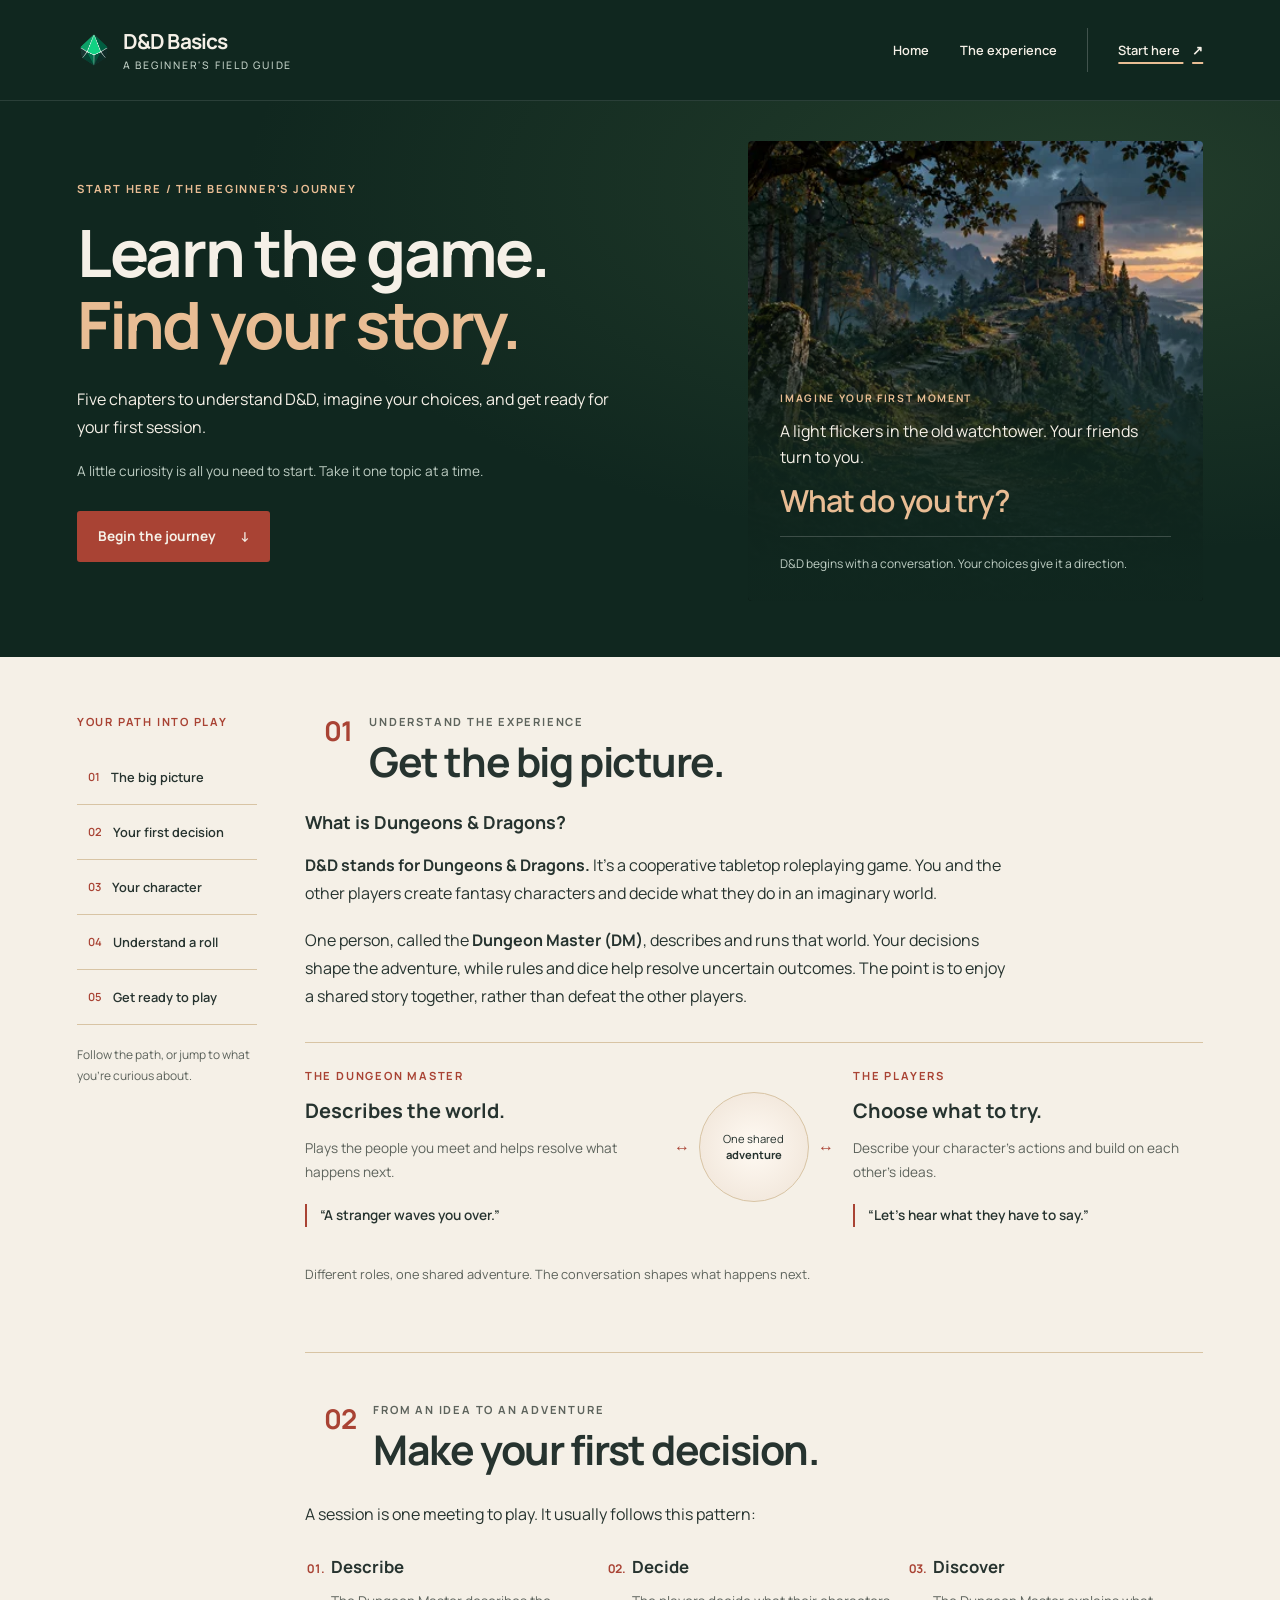
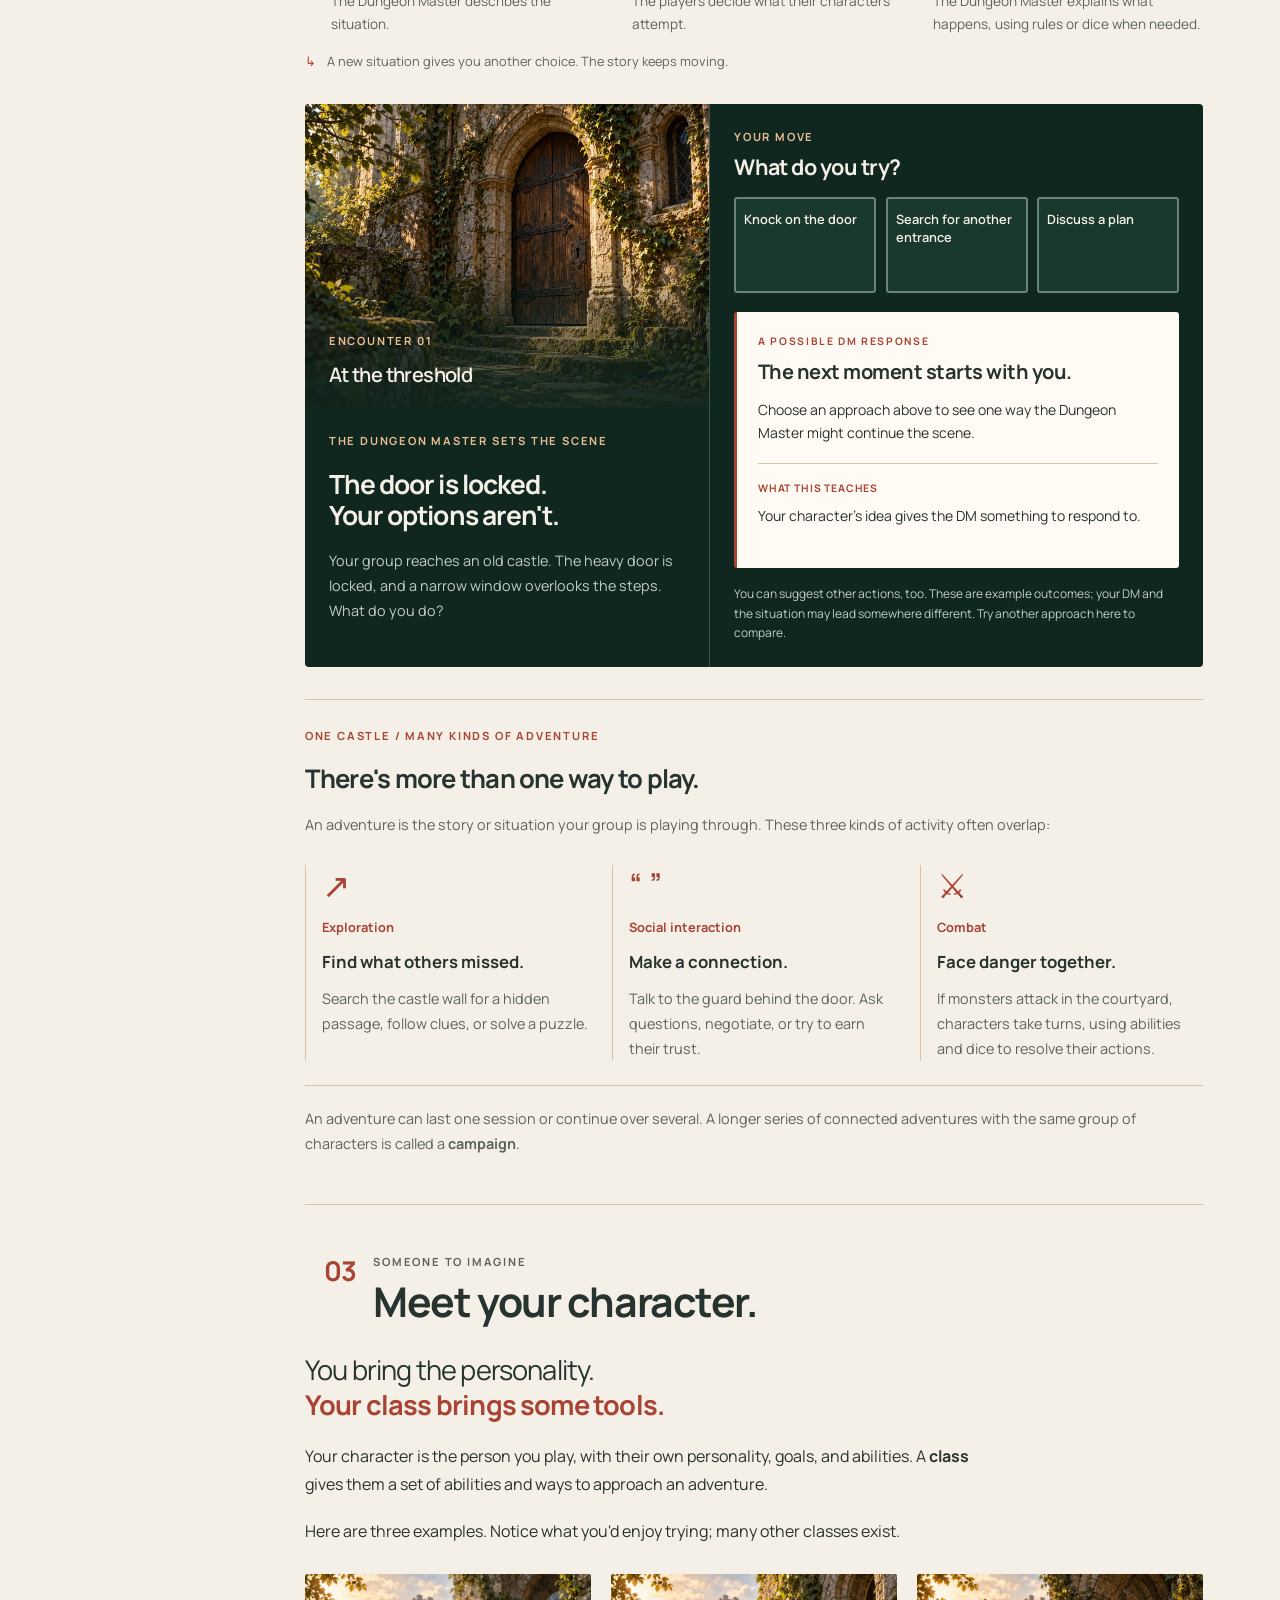
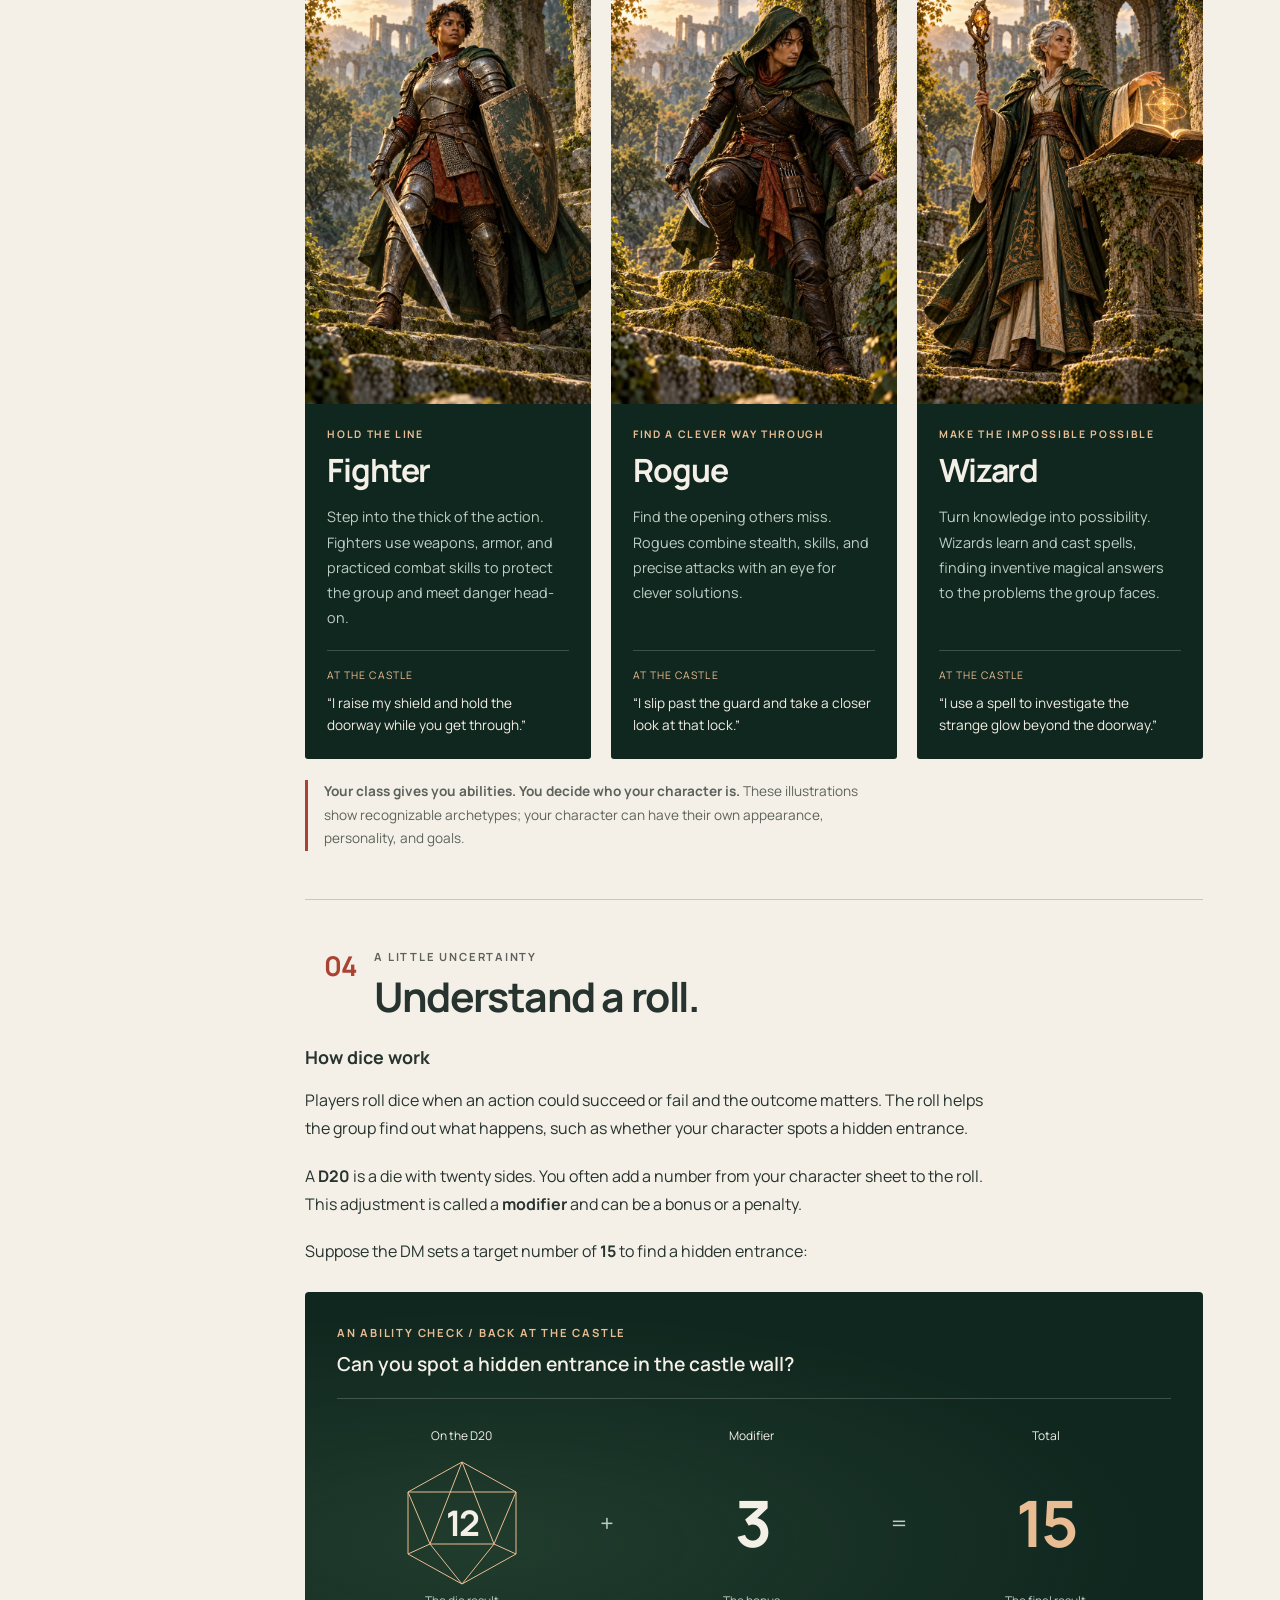
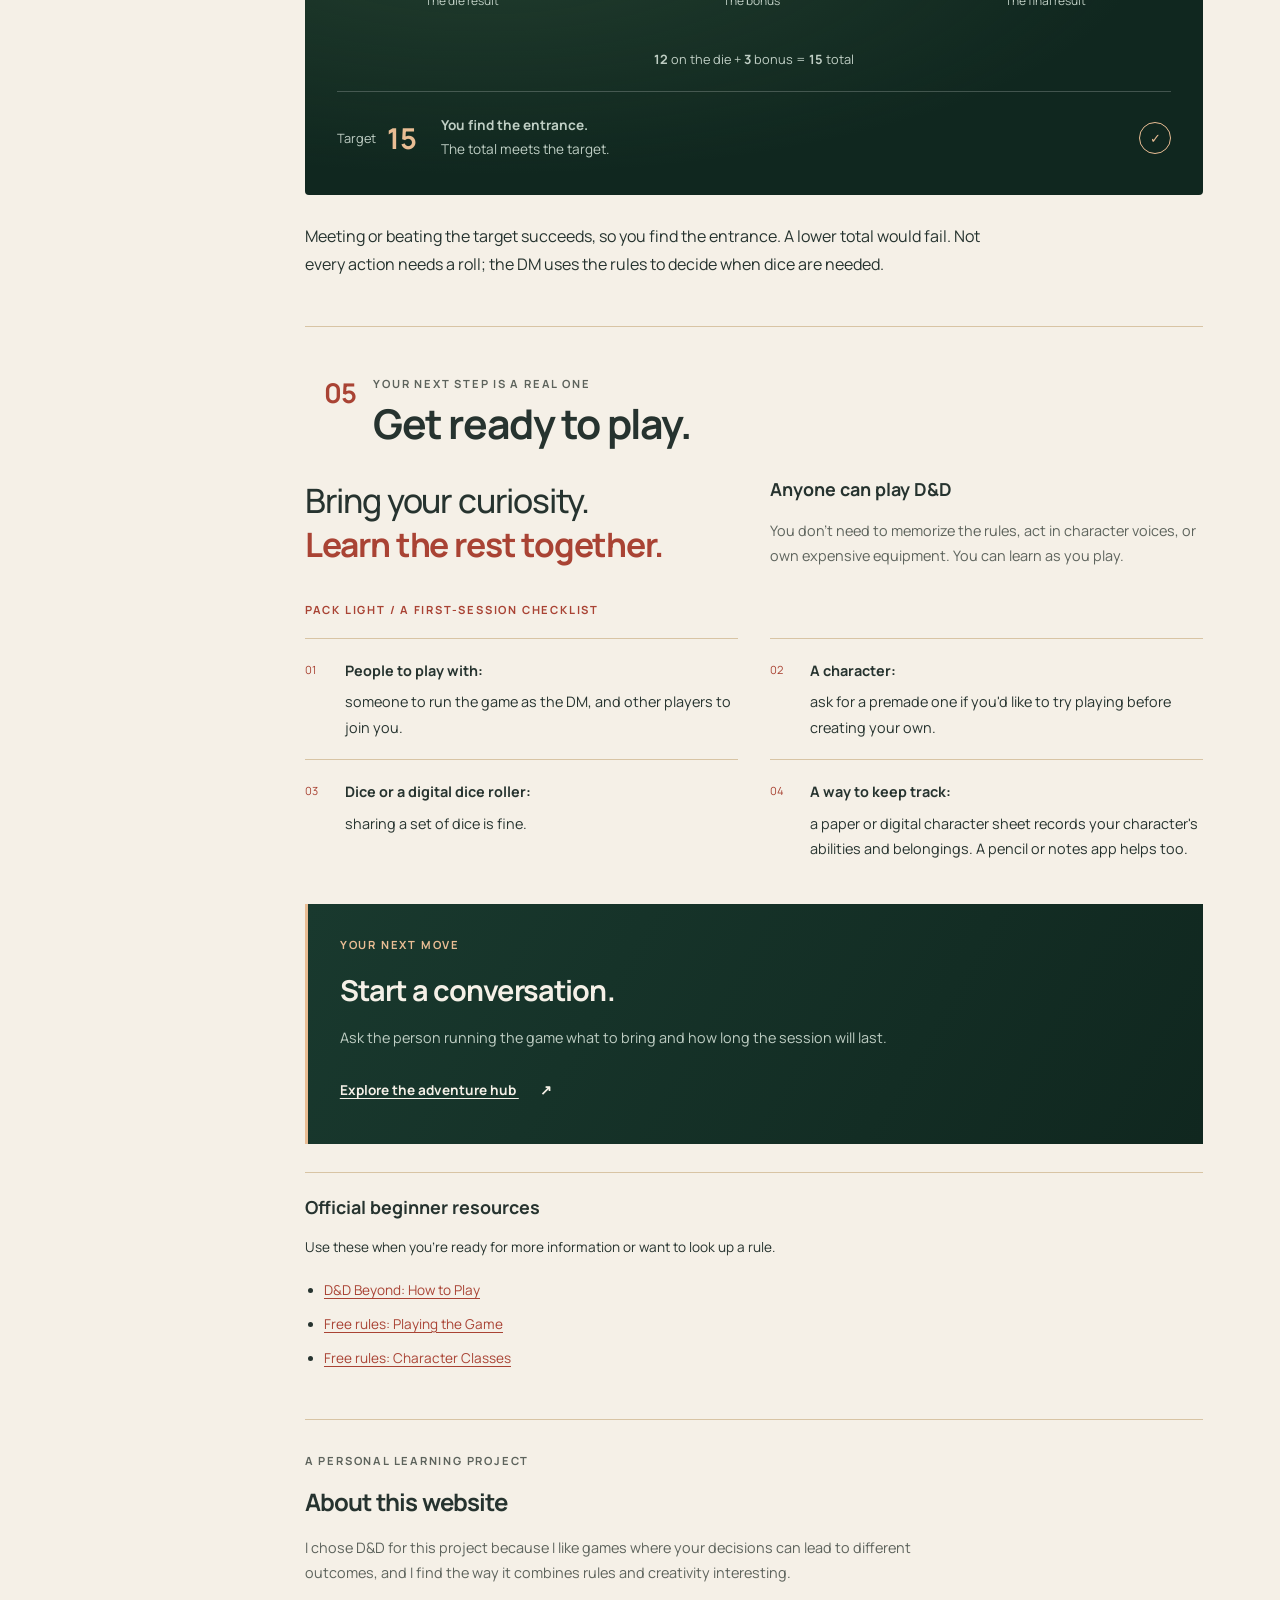
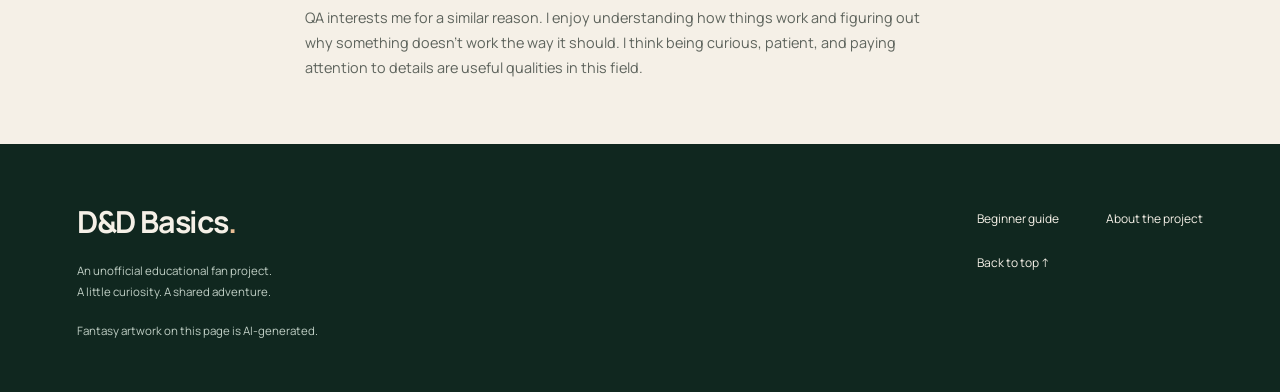
==== commit d68b1cff: "Add interactive castle encounter" ====
--- a/start-here.html
+++ b/start-here.html
@@ -9,6 +9,7 @@
   <link rel="preconnect" href="https://fonts.gstatic.com" crossorigin>
   <link href="https://fonts.googleapis.com/css2?family=Manrope:wght@400;500;600;700&display=swap" rel="stylesheet">
   <link rel="stylesheet" href="style.css">
+  <script src="start-here.js" defer></script>
   <link rel="icon" type="image/x-icon" href="images/favicon.ico">
 </head>
 <body id="top" class="onboarding-page">
@@ -106,16 +107,38 @@
           </ol>
           <p class="loop-return"><span aria-hidden="true">↳</span> A new situation gives you another choice. The story keeps moving.</p>
 
-          <div class="encounter-stage dark-surface">
-            <div class="encounter-scene">
-              <img src="images/castle-door.webp" srcset="images/castle-door-small.webp 768w, images/castle-door.webp 1536w" sizes="(max-width: 1000px) 88vw, (max-width: 1363px) calc(88vw - 228px), 972px" width="1536" height="1024" loading="lazy" alt="A closed oak door with a keyhole beneath a weathered stone arch, with a narrow window beside it.">
-              <p class="encounter-scene-caption"><span class="eyebrow">Encounter 01</span>At the threshold</p>
-            </div>
-            <div class="encounter-copy">
-              <p class="eyebrow">The Dungeon Master sets the scene</p>
-              <h3>The door is locked.<br>Your options aren't.</h3>
-              <p>Your group reaches an old castle. The heavy door is closed, and a narrow window overlooks the steps. What do you do?</p>
-              <p class="encounter-prompt">Describe what your character tries. Your choice moves the story forward.</p>
+          <div id="castle-encounter" class="encounter-stage dark-surface">
+            <div class="encounter-setting">
+              <div class="encounter-scene">
+                <img src="images/castle-door.webp" srcset="images/castle-door-small.webp 768w, images/castle-door.webp 1536w" sizes="(max-width: 1000px) 88vw, (max-width: 1363px) calc(88vw - 228px), 972px" width="1536" height="1024" loading="lazy" alt="A closed oak door with a keyhole beneath a weathered stone arch, with a narrow window beside it.">
+                <p class="encounter-scene-caption"><span class="eyebrow">Encounter 01</span>At the threshold</p>
+              </div>
+              <div class="encounter-copy">
+                <p class="eyebrow">The Dungeon Master sets the scene</p>
+                <h3>The door is locked.<br>Your options aren't.</h3>
+                <p>Your group reaches an old castle. The heavy door is locked, and a narrow window overlooks the steps. What do you do?</p>
+                <p id="encounter-fallback" class="encounter-prompt">A knock might bring someone to the door. A search could reveal a clue. Your party can discuss a plan, too. The DM describes what happens next, using rules or dice when needed. You can suggest other actions as well.</p>
+              </div>
+            </div>
+
+            <!-- Only reveal working controls after the script attaches their listeners. -->
+            <div id="encounter-interactive" class="encounter-interactive" hidden>
+              <p class="eyebrow">Your move</p>
+              <h4 id="encounter-choice-heading">What do you try?</h4>
+              <div class="encounter-choices" role="group" aria-labelledby="encounter-choice-heading">
+                <button type="button" class="encounter-choice" data-choice="knock" aria-pressed="false" aria-controls="encounter-response"><span>Knock on the door</span><small aria-hidden="true">Selected</small></button>
+                <button type="button" class="encounter-choice" data-choice="search" aria-pressed="false" aria-controls="encounter-response"><span>Search for another entrance</span><small aria-hidden="true">Selected</small></button>
+                <button type="button" class="encounter-choice" data-choice="plan" aria-pressed="false" aria-controls="encounter-response"><span>Discuss a plan</span><small aria-hidden="true">Selected</small></button>
+              </div>
+
+              <!-- The whole short response is announced; focus stays on the chosen action. -->
+              <div id="encounter-response" class="encounter-response" role="status" aria-live="polite" aria-atomic="true">
+                <p class="eyebrow">A possible DM response</p>
+                <h4 id="encounter-response-title">The next moment starts with you.</h4>
+                <p id="encounter-response-story">Choose an approach above to see one way the Dungeon Master might continue the scene.</p>
+                <p class="encounter-lesson"><strong>What this teaches</strong><span id="encounter-response-lesson">Your character's idea gives the DM something to respond to.</span></p>
+              </div>
+              <p class="encounter-freedom">You can suggest other actions, too. These are example outcomes; your DM and the situation may lead somewhere different. Try another approach here to compare.</p>
             </div>
           </div>
 
--- a/style.css
+++ b/style.css
@@ -984,6 +984,154 @@
   font-size: 0.8rem;
 }
 
+/* Working controls are revealed by start-here.js; the static setting stands alone. */
+.encounter-stage.is-interactive {
+  display: grid;
+  grid-template-columns: 0.9fr 1.1fr;
+}
+
+.encounter-setting, .encounter-interactive {
+  min-width: 0;
+}
+
+.is-interactive .encounter-scene img {
+  aspect-ratio: 4 / 3;
+  object-position: 64% center;
+}
+
+.is-interactive .encounter-scene-caption {
+  left: 1.5rem;
+  bottom: 1rem;
+  font-size: 1.25rem;
+}
+
+.is-interactive .encounter-copy {
+  display: block;
+  padding: 1.5rem;
+}
+
+.is-interactive .encounter-copy h3 {
+  font-size: 1.65rem;
+  margin-bottom: 1rem;
+}
+
+.encounter-interactive {
+  padding: 1.5rem;
+  border-left: 1px solid #ffffff30;
+}
+
+.encounter-interactive[hidden] {
+  display: none;
+}
+
+.encounter-interactive > .eyebrow {
+  margin-bottom: 0.4rem;
+}
+
+.encounter-interactive > h4 {
+  margin: 0 0 1rem;
+  font-size: 1.35rem;
+  line-height: 1.3;
+  letter-spacing: -0.025em;
+}
+
+.encounter-choices {
+  display: grid;
+  grid-template-columns: repeat(3, minmax(0, 1fr));
+  gap: 0.6rem;
+  margin-bottom: 1.2rem;
+}
+
+.encounter-choice {
+  display: flex;
+  flex-direction: column;
+  justify-content: space-between;
+  gap: 0.45rem;
+  min-width: 0;
+  min-height: 96px;
+  padding: 0.8rem 0.5rem 0.6rem;
+  border: 2px solid #bfcec480;
+  border-radius: 3px;
+  background: var(--color-forest-light);
+  color: var(--color-on-dark);
+  font: inherit;
+  font-size: 0.8rem;
+  font-weight: 600;
+  line-height: 1.4;
+  text-align: left;
+  cursor: pointer;
+}
+
+.encounter-choice:hover {
+  background: #284e3d;
+  border-color: var(--color-warm-highlight);
+}
+
+.encounter-choice small {
+  visibility: hidden;
+  font-size: 0.65rem;
+  font-weight: 500;
+}
+
+.encounter-choice[aria-pressed="true"] {
+  border-color: var(--color-on-dark);
+  background: var(--color-accent);
+}
+
+.encounter-choice[aria-pressed="true"] small {
+  visibility: visible;
+}
+
+.encounter-response {
+  min-height: 16rem;
+  padding: 1.3rem;
+  border-left: 3px solid var(--color-accent);
+  border-radius: 3px;
+  background: var(--color-surface);
+  color: var(--color-text);
+  overflow-anchor: none;
+}
+
+.encounter-response .eyebrow {
+  margin-bottom: 0.6rem;
+  color: var(--color-accent);
+  font-size: 0.65rem;
+}
+
+.encounter-response h4 {
+  margin: 0 0 0.8rem;
+  font-size: 1.25rem;
+  line-height: 1.3;
+  letter-spacing: -0.025em;
+}
+
+.encounter-response > p:not(.eyebrow) {
+  font-size: 0.875rem;
+  line-height: 1.65;
+}
+
+.encounter-lesson {
+  margin-top: 1rem;
+  padding-top: 1rem;
+  border-top: 1px solid var(--color-line);
+}
+
+.encounter-lesson strong {
+  display: block;
+  margin-bottom: 0.4rem;
+  color: var(--color-accent);
+  font-size: 0.65rem;
+  letter-spacing: 0.08em;
+  text-transform: uppercase;
+}
+
+.encounter-interactive .encounter-freedom {
+  margin-top: 1rem;
+  color: var(--color-muted-on-dark);
+  font-size: 0.75rem;
+  line-height: 1.65;
+}
+
 /* Visible activities extend the same castle scene, rather than a second set of choices. */
 .adventure-approaches {
   margin-top: 2rem;
@@ -1559,6 +1707,28 @@
   .journey-nav a {
     transition: color 150ms ease;
   }
+  .encounter-choice {
+    transition: background-color 150ms ease, border-color 150ms ease;
+  }
+}
+
+@media (max-width: 1200px) {
+  .encounter-stage.is-interactive {
+    display: block;
+  }
+  .is-interactive .encounter-setting {
+    display: grid;
+    grid-template-columns: 1fr 1fr;
+  }
+  .is-interactive .encounter-scene img {
+    height: 100%;
+    min-height: 260px;
+    aspect-ratio: auto;
+  }
+  .encounter-interactive {
+    border-left: 0;
+    border-top: 1px solid #ffffff30;
+  }
 }
 
 /* Chapter navigation becomes an in-flow index before the reading column narrows. */
@@ -1722,6 +1892,27 @@
   .encounter-copy .eyebrow,
   .encounter-copy .encounter-prompt {
     grid-column: auto;
+  }
+  .is-interactive .encounter-setting {
+    display: block;
+  }
+  .is-interactive .encounter-scene img {
+    height: auto;
+    min-height: 0;
+    aspect-ratio: 1.8 / 1;
+  }
+  .is-interactive .encounter-copy, .encounter-interactive {
+    padding: 1.2rem;
+  }
+  .encounter-choices {
+    gap: 0.4rem;
+  }
+  .encounter-choice {
+    font-size: 0.75rem;
+  }
+  .encounter-response {
+    min-height: 18rem;
+    padding: 1rem;
   }
   .approach-list {
     grid-template-columns: 1fr;
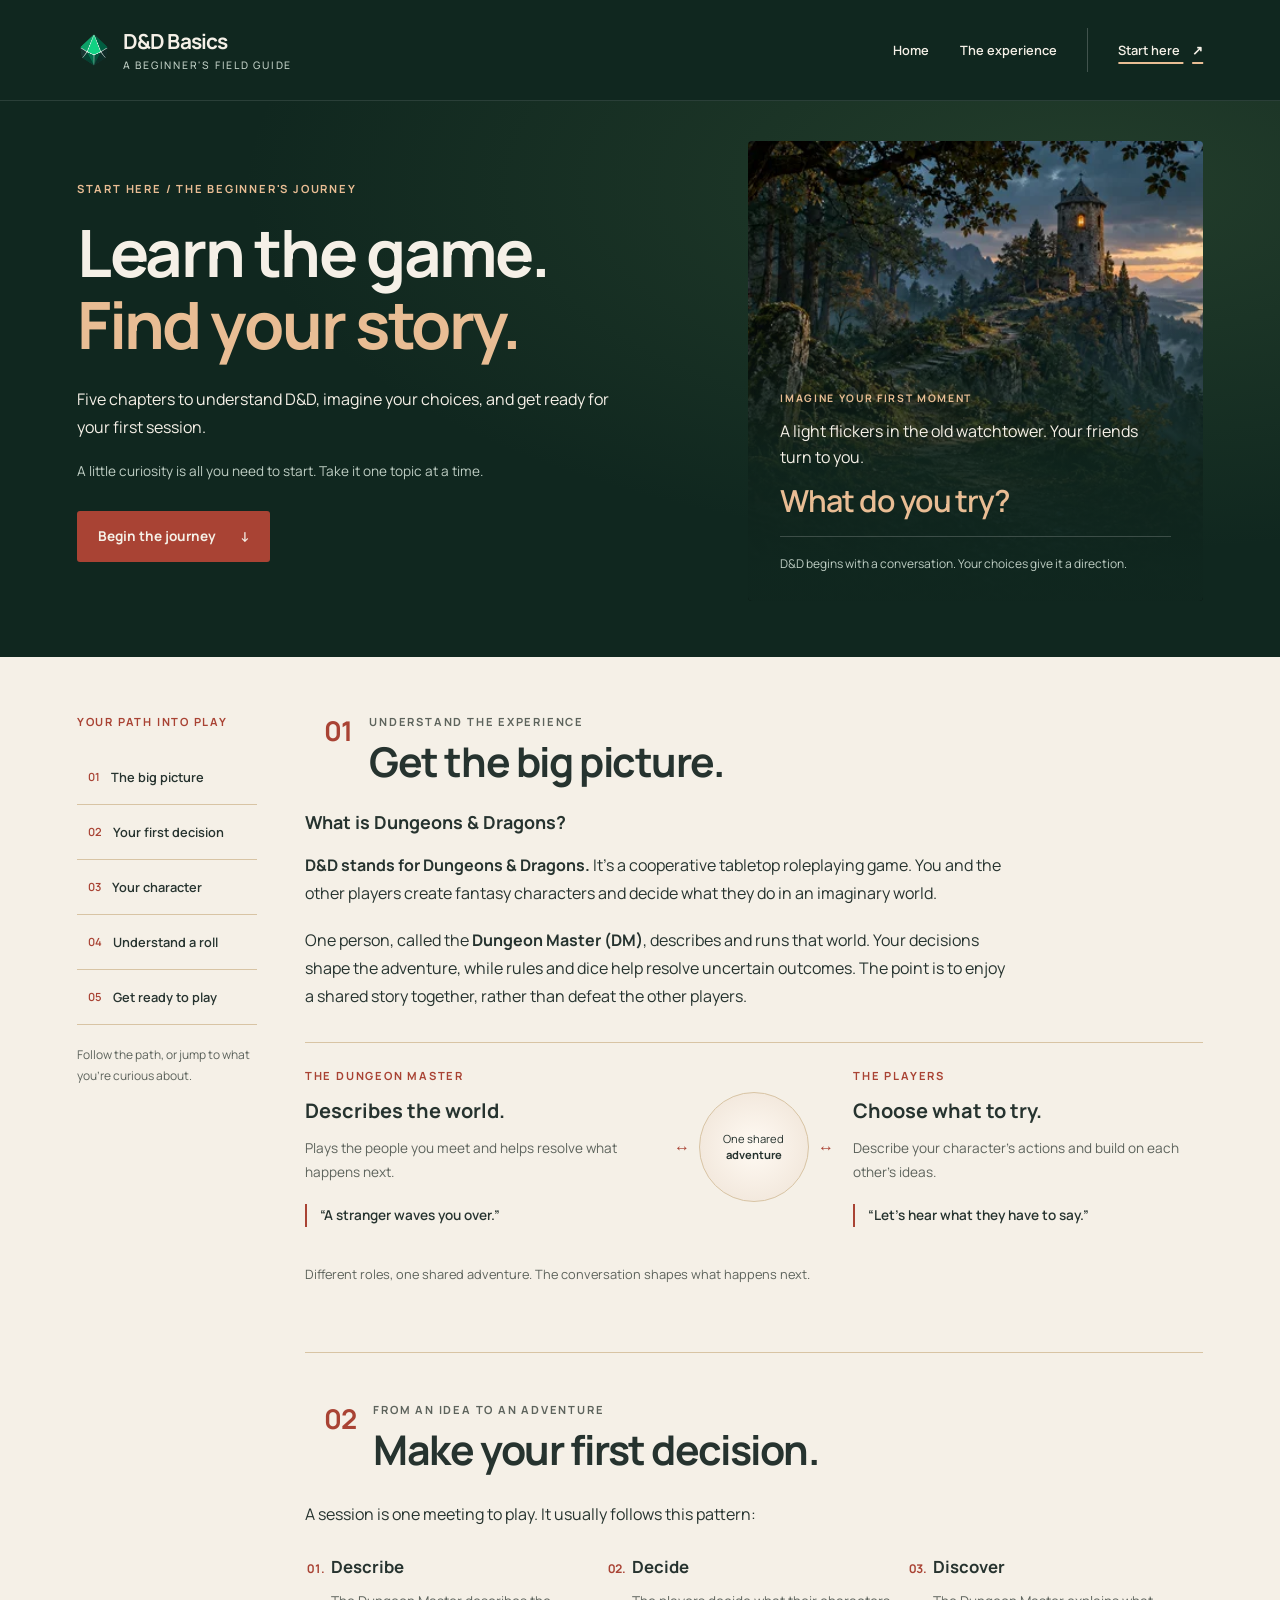
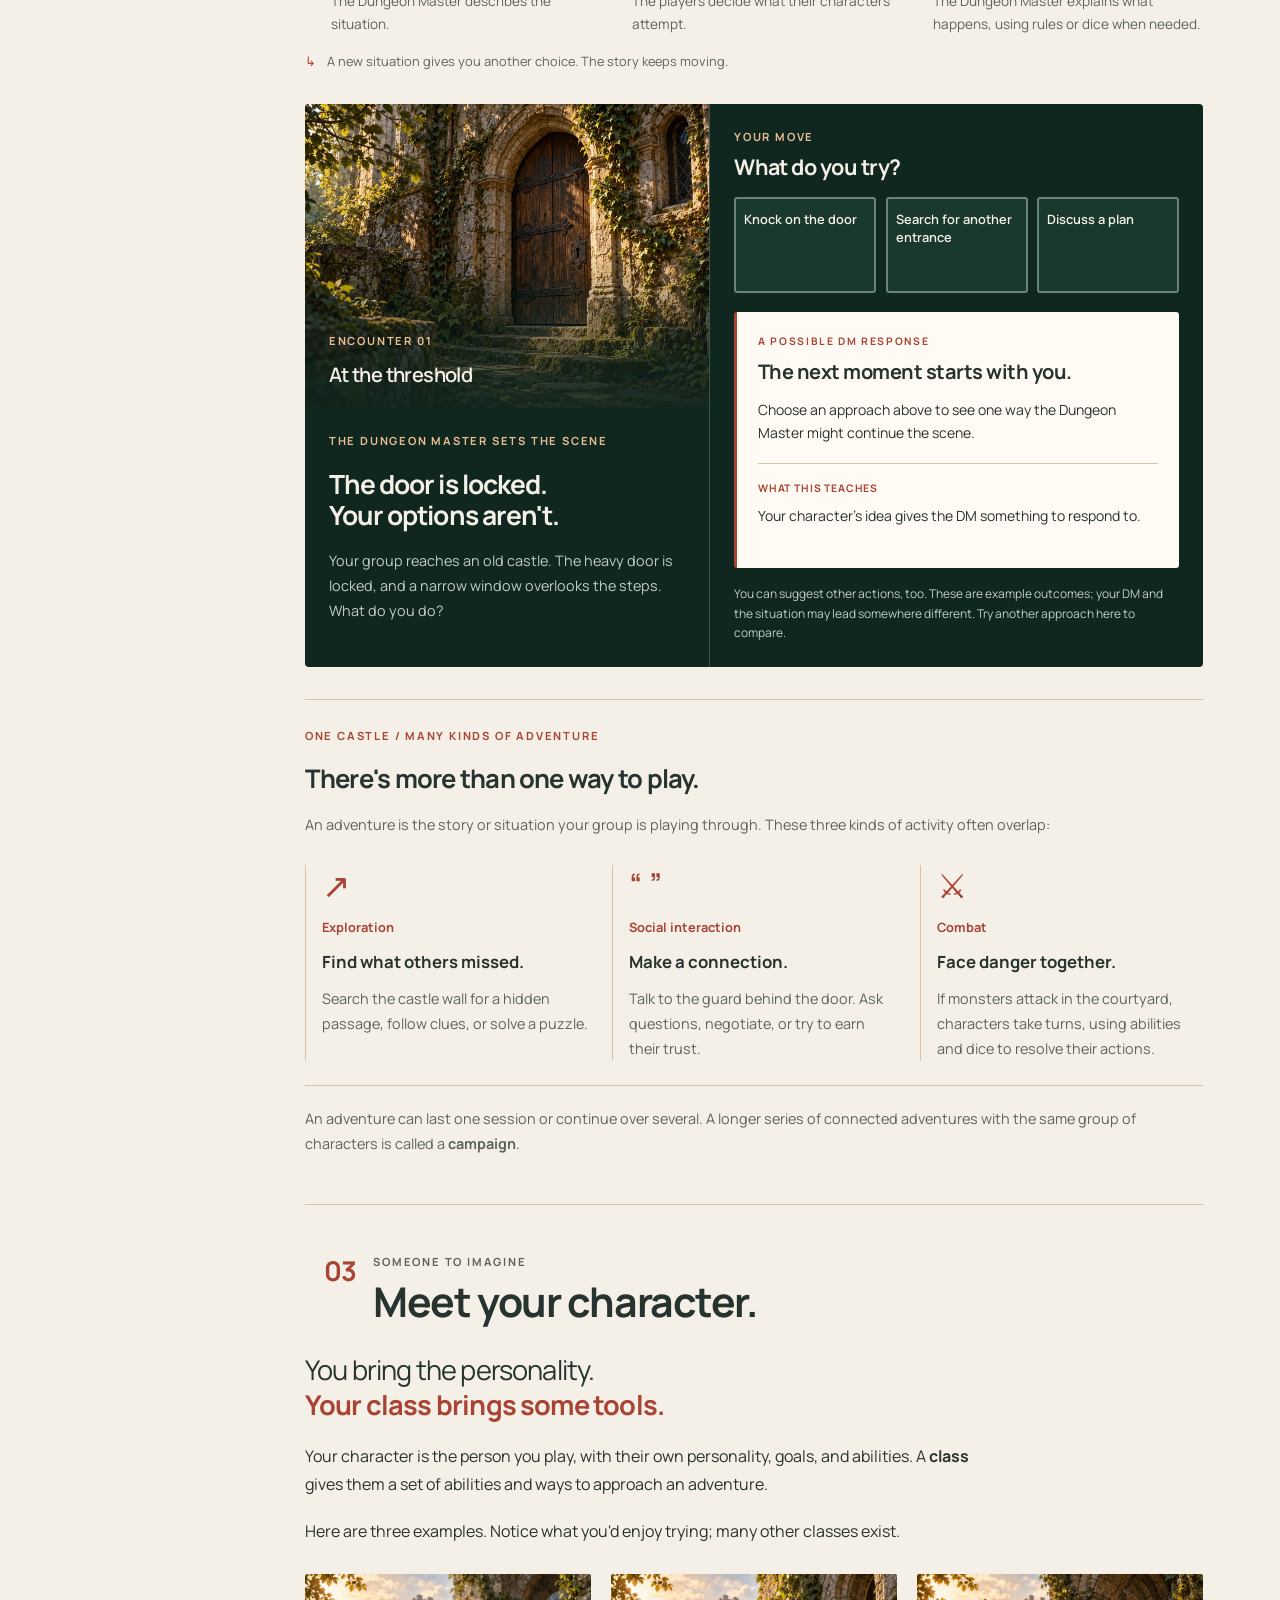
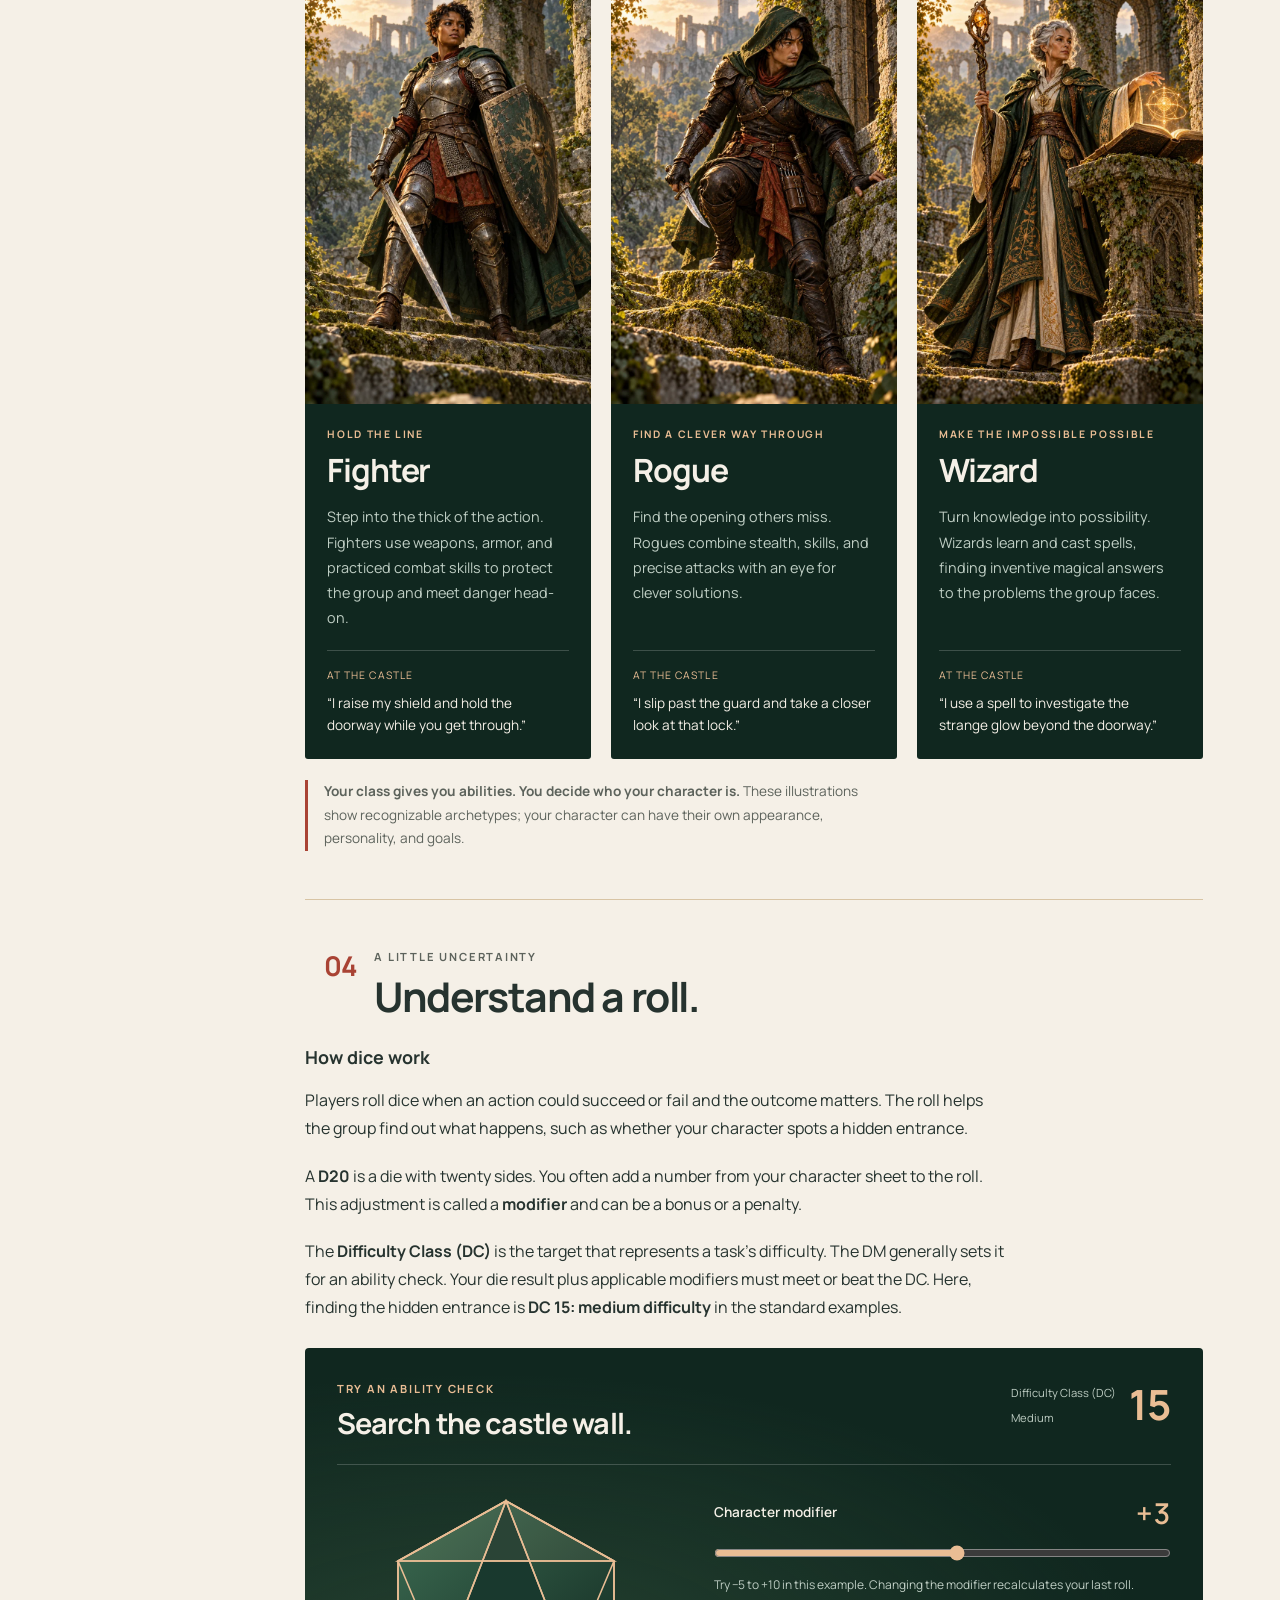
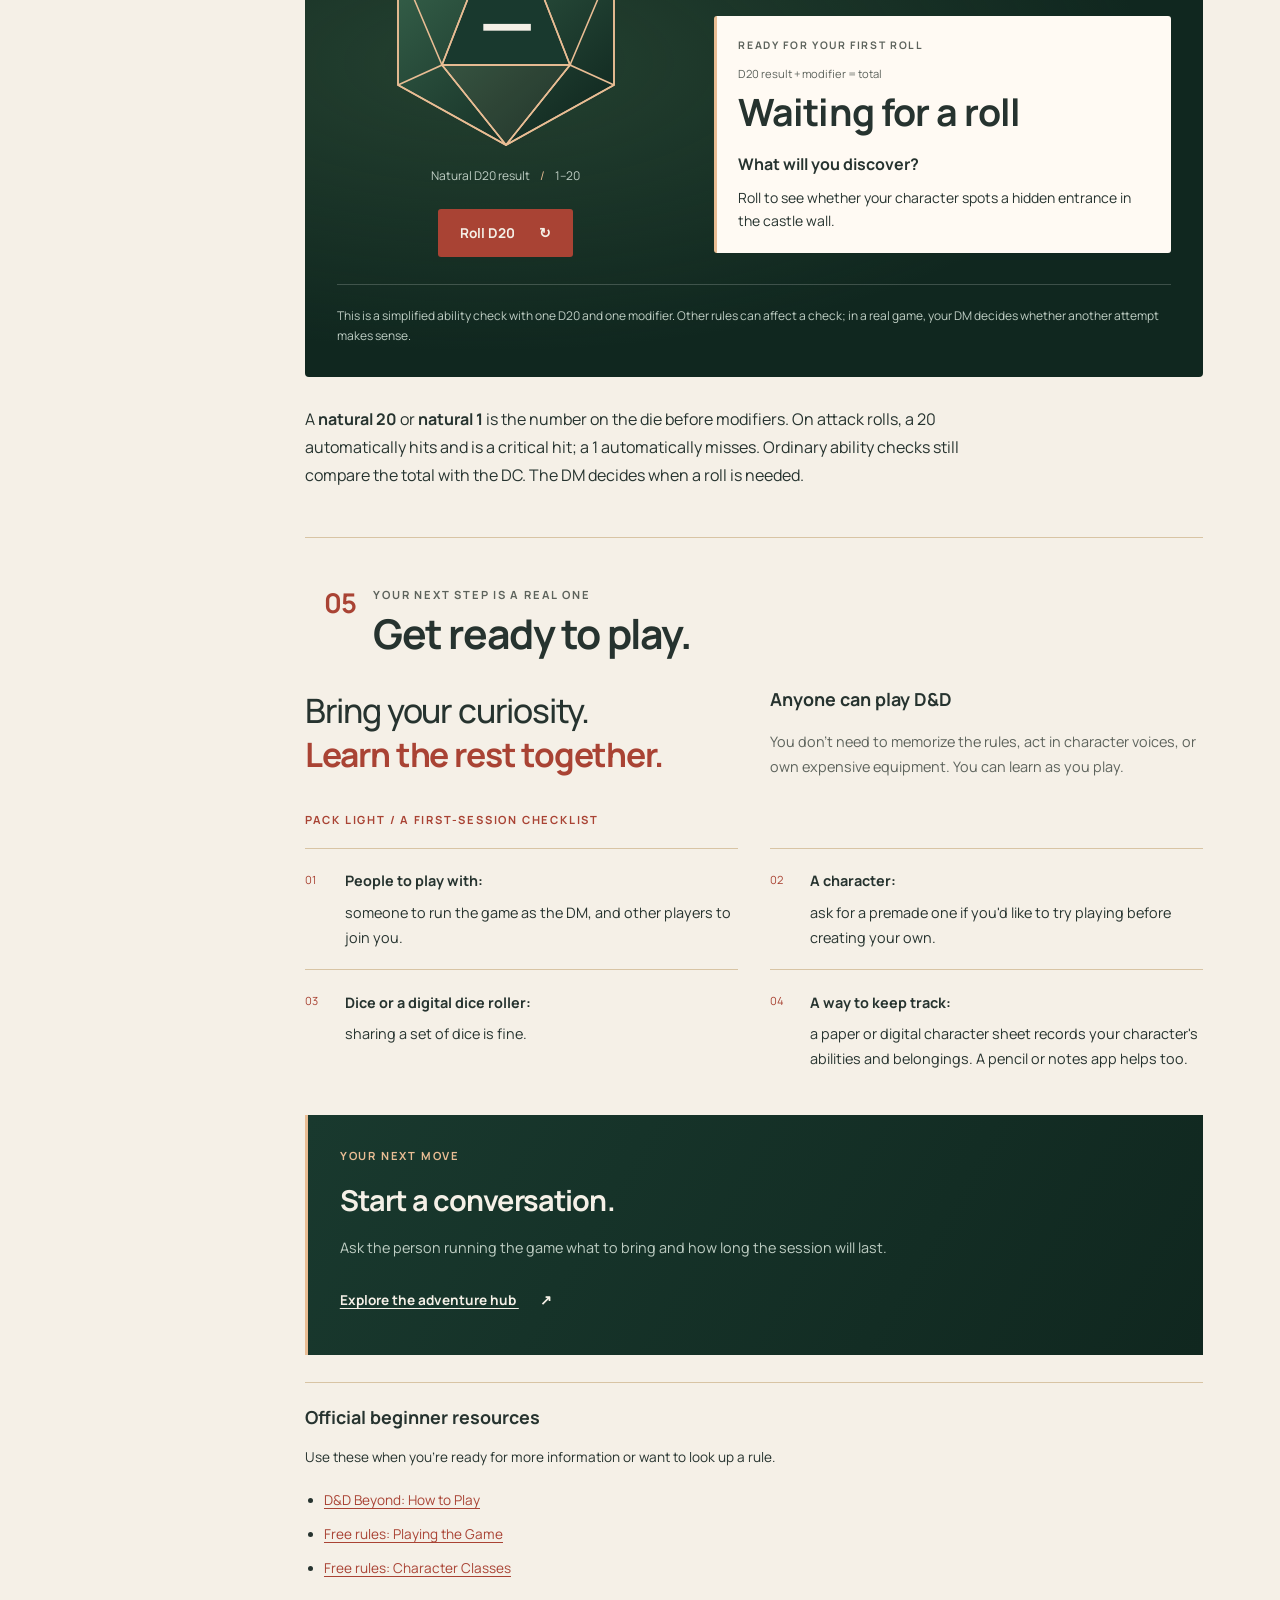
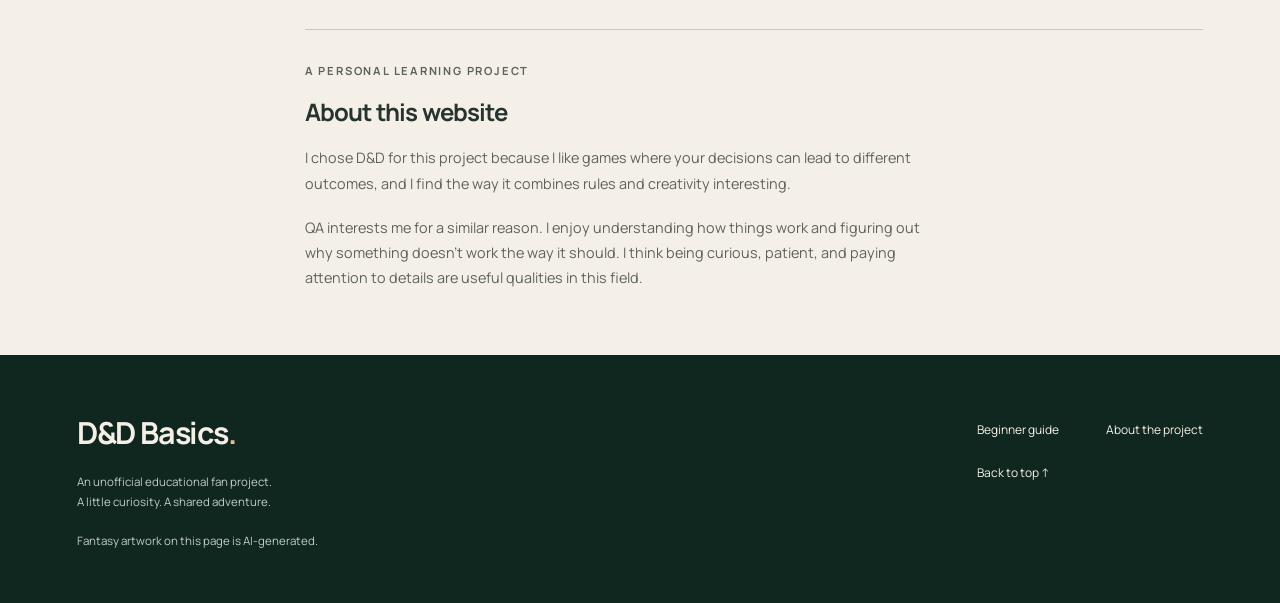
==== commit 6743e849: "Add interactive D20 ability check tutorial" ====
--- a/start-here.html
+++ b/start-here.html
@@ -201,9 +201,9 @@
           <h3>How dice work</h3>
           <p>Players roll dice when an action could succeed or fail and the outcome matters. The roll helps the group find out what happens, such as whether your character spots a hidden entrance.</p>
           <p>A <strong>D20</strong> is a die with twenty sides. You often add a number from your character sheet to the roll. This adjustment is called a <strong>modifier</strong> and can be a bonus or a penalty.</p>
-          <p>Suppose the DM sets a target number of <strong>15</strong> to find a hidden entrance:</p>
-          <!-- Static worked example. Real controls and calculation behavior belong to M3-C. -->
-          <figure class="check-example dark-surface">
+          <p>The <strong>Difficulty Class (DC)</strong> is the target that represents a task's difficulty. The DM generally sets it for an ability check. Your die result plus applicable modifiers must meet or beat the DC. Here, finding the hidden entrance is <strong>DC 15: medium difficulty</strong> in the standard examples.</p>
+          <!-- This worked example remains available if the script cannot load. -->
+          <figure id="dice-fallback" class="check-example dark-surface">
             <div class="check-context"><p class="eyebrow">An ability check / Back at the castle</p><p>Can you spot a hidden entrance in the castle wall?</p></div>
             <div class="roll-equation" aria-hidden="true">
               <div><span class="roll-label">On the D20</span><div class="die-result"><svg viewBox="0 0 120 130" fill="none" focusable="false"><path d="M60 4 114 34v62l-54 30L6 96V34Z"/><path d="m60 4 32 82H28L60 4ZM6 34l22 52L6 96m108-62L92 86l22 10M28 86l32 40 32-40M6 34h108"/></svg><strong>12</strong></div><span>The die result</span></div>
@@ -214,10 +214,52 @@
             </div>
             <figcaption class="roll-example">
               <strong>12</strong> on the die + <strong>3</strong> bonus = <strong>15</strong> total
-              <div class="target-result"><span>Target <strong>15</strong></span><p><strong>You find the entrance.</strong><br>The total meets the target.</p><span class="outcome-mark" aria-hidden="true">✓</span></div>
+              <div class="target-result"><span>DC <strong>15</strong></span><p><strong>You find the entrance.</strong><br>The total meets the DC.</p><span class="outcome-mark" aria-hidden="true">✓</span></div>
             </figcaption>
           </figure>
-          <p>Meeting or beating the target succeeds, so you find the entrance. A lower total would fail. Not every action needs a roll; the DM uses the rules to decide when dice are needed.</p>
+
+          <section id="dice-explorer" class="dice-explorer dark-surface" aria-labelledby="dice-explorer-heading" hidden>
+            <header class="dice-explorer-header">
+              <div><p class="eyebrow">Try an ability check</p><h3 id="dice-explorer-heading">Search the castle wall.</h3></div>
+              <p class="dice-target"><span>Difficulty Class (DC)</span><strong>15</strong><span>Medium</span></p>
+            </header>
+            <div class="dice-workbench">
+              <div class="dice-controls">
+                <figure class="digital-die">
+                  <!-- The live result below supplies the accessible calculation and outcome. -->
+                  <div id="digital-die-face" class="digital-die-face" aria-hidden="true">
+                    <svg id="digital-die-art" viewBox="0 0 120 130" fill="none" focusable="false">
+                      <defs><linearGradient id="d20-shading" x1="10" y1="10" x2="105" y2="120" gradientUnits="userSpaceOnUse"><stop stop-color="#3b6950"/><stop offset="1" stop-color="#10271f"/></linearGradient></defs>
+                      <path d="M60 4 114 34v62l-54 30L6 96V34Z" fill="url(#d20-shading)"/>
+                      <path d="m60 4 32 82H28Z" fill="#19392e"/>
+                      <path d="M6 34h108L60 4Zm22 52 32 40 32-40Z" fill="#e9bd9414"/>
+                      <path d="M60 4 114 34v62l-54 30L6 96V34Z M60 4 92 86H28L60 4ZM6 34l22 52L6 96m108-62L92 86l22 10M28 86l32 40 32-40M6 34h108"/>
+                    </svg>
+                    <strong id="digital-die-value">—</strong>
+                  </div>
+                  <figcaption>Natural D20 result <span aria-hidden="true">/</span> 1–20</figcaption>
+                </figure>
+                <button id="roll-d20" class="button dice-roll" type="button" aria-controls="dice-feedback">Roll D20 <span aria-hidden="true">↻</span></button>
+              </div>
+              <div class="dice-details">
+                <div class="modifier-control">
+                  <label for="dice-modifier">Character modifier <span id="dice-modifier-value" aria-hidden="true">+3</span></label>
+                  <input id="dice-modifier" type="range" min="-5" max="10" step="1" value="3" aria-valuetext="plus 3" aria-describedby="dice-modifier-help">
+                  <p id="dice-modifier-help">Try −5 to +10 in this example. Changing the modifier recalculates your last roll.</p>
+                </div>
+                <div id="dice-feedback" class="dice-feedback" role="status" aria-live="polite" aria-atomic="true">
+                  <p id="dice-roll-label" class="eyebrow">Ready for your first roll</p>
+                  <p class="dice-calculation-key">D20 result + modifier = total</p>
+                  <p id="dice-calculation" class="dice-calculation">Waiting for a roll</p>
+                  <h4 id="dice-outcome-title">What will you discover?</h4>
+                  <p id="dice-outcome-story">Roll to see whether your character spots a hidden entrance in the castle wall.</p>
+                  <p id="dice-natural-note" class="dice-natural-note" hidden></p>
+                </div>
+              </div>
+            </div>
+            <p class="dice-scope-note">This is a simplified ability check with one D20 and one modifier. Other rules can affect a check; in a real game, your DM decides whether another attempt makes sense.</p>
+          </section>
+          <p>A <strong>natural 20</strong> or <strong>natural 1</strong> is the number on the die before modifiers. On attack rolls, a 20 automatically hits and is a critical hit; a 1 automatically misses. Ordinary ability checks still compare the total with the DC. The DM decides when a roll is needed.</p>
         </section>
 
         <section id="getting-started" class="lesson-chapter" aria-labelledby="starting-heading">
--- a/style.css
+++ b/style.css
@@ -1422,6 +1422,244 @@
   color: var(--color-warm-highlight);
 }
 
+/* The interactive D20 is separate from the static worked-example fallback. */
+.dice-explorer {
+  padding: 2rem;
+  margin-block: 1.7rem;
+  border-radius: 4px;
+  background: radial-gradient(ellipse at 20% 50%, #466b4c60, transparent 65%), var(--color-forest);
+}
+
+.dice-explorer[hidden] {
+  display: none;
+}
+
+.dice-explorer-header {
+  display: flex;
+  justify-content: space-between;
+  align-items: start;
+  gap: 1.5rem;
+  padding-bottom: 1.5rem;
+  border-bottom: 1px solid #ffffff30;
+}
+
+.dice-explorer-header .eyebrow {
+  margin-bottom: 0.5rem;
+}
+
+.dice-explorer-header h3 {
+  margin-bottom: 0;
+  font-size: 1.8rem;
+  line-height: 1.2;
+  letter-spacing: -0.03em;
+}
+
+.dice-target {
+  display: grid;
+  grid-template-columns: auto auto;
+  gap: 0 0.8rem;
+  flex-shrink: 0;
+  align-items: center;
+  margin: 0;
+  color: var(--color-muted-on-dark);
+  font-size: 0.7rem;
+}
+
+.dice-target strong {
+  grid-column: 2;
+  grid-row: 1 / 3;
+  font-size: 2.6rem;
+  line-height: 1.2;
+  color: var(--color-warm-highlight);
+}
+
+.dice-workbench {
+  display: grid;
+  grid-template-columns: minmax(180px, 0.85fr) minmax(0, 1.15fr);
+  gap: 2.5rem;
+  align-items: center;
+  margin-block: 1.7rem;
+}
+
+.dice-controls, .dice-details {
+  min-width: 0;
+}
+
+.dice-controls {
+  text-align: center;
+}
+
+.digital-die {
+  margin-bottom: 1.4rem;
+}
+
+.digital-die-face {
+  position: relative;
+  width: min(100%, 240px);
+  aspect-ratio: 120 / 130;
+  margin-inline: auto;
+}
+
+.digital-die-face svg {
+  position: absolute;
+  inset: 0;
+  width: 100%;
+  height: 100%;
+  stroke: var(--color-warm-highlight);
+  stroke-width: 0.8;
+}
+
+.digital-die-face strong {
+  position: absolute;
+  inset: 0;
+  display: grid;
+  place-items: center;
+  font-size: 4.5rem;
+  font-weight: 700;
+  line-height: 1;
+  letter-spacing: -0.04em;
+  font-variant-numeric: tabular-nums;
+}
+
+/* Natural-roll recognition is a quiet visual cue, independent of the check's outcome. */
+.digital-die-face[data-natural="20"] svg {
+  stroke: #f7d5a4;
+  stroke-width: 1.2;
+  filter: drop-shadow(0 0 6px #e9bd9455);
+}
+
+.digital-die-face[data-natural="20"] strong {
+  color: var(--color-warm-highlight);
+}
+
+.digital-die-face[data-natural="1"] svg {
+  stroke: var(--color-muted-on-dark);
+}
+
+.digital-die figcaption {
+  margin-top: 0.8rem;
+  color: var(--color-muted-on-dark);
+  font-size: 0.75rem;
+}
+
+.digital-die figcaption span {
+  padding-inline: 0.5rem;
+  color: var(--color-warm-highlight);
+}
+
+.dice-roll {
+  min-height: 48px;
+  scroll-margin-block: 1rem;
+  border: 1px solid transparent;
+  font-family: inherit;
+  cursor: pointer;
+}
+
+.modifier-control label {
+  display: flex;
+  justify-content: space-between;
+  align-items: center;
+  gap: 1rem;
+  font-size: 0.85rem;
+  font-weight: 600;
+}
+
+.modifier-control label span {
+  color: var(--color-warm-highlight);
+  font-size: 1.8rem;
+  line-height: 1.2;
+  font-variant-numeric: tabular-nums;
+}
+
+.modifier-control input {
+  display: block;
+  width: 100%;
+  min-height: 44px;
+  margin: 0;
+  accent-color: var(--color-warm-highlight);
+  cursor: pointer;
+}
+
+.modifier-control p {
+  color: var(--color-muted-on-dark);
+  font-size: 0.75rem;
+  line-height: 1.6;
+  margin-bottom: 1.4rem;
+}
+
+.dice-feedback {
+  padding: 1.3rem;
+  border-left: 3px solid var(--color-warm-highlight);
+  border-radius: 3px;
+  background: var(--color-surface);
+  color: var(--color-text);
+  overflow-anchor: none;
+}
+
+.dice-feedback .eyebrow {
+  margin-bottom: 0.8rem;
+  color: var(--color-muted);
+  font-size: 0.65rem;
+}
+
+.dice-feedback .dice-calculation {
+  margin-bottom: 1rem;
+  font-size: clamp(1.35rem, 3vw, 2.35rem);
+  font-weight: 700;
+  line-height: 1.3;
+  letter-spacing: -0.025em;
+  font-variant-numeric: tabular-nums;
+}
+
+.dice-feedback .dice-calculation-key {
+  margin-bottom: 0.3rem;
+  color: var(--color-muted);
+  font-size: 0.7rem;
+  line-height: 1.5;
+}
+
+.dice-feedback h4 {
+  margin: 0 0 0.7rem;
+  font-size: 1rem;
+  line-height: 1.4;
+}
+
+.dice-feedback > p:last-child, #dice-outcome-story {
+  font-size: 0.875rem;
+  line-height: 1.65;
+}
+
+#dice-outcome-story {
+  margin-bottom: 0;
+}
+
+.dice-natural-note {
+  margin: 1rem 0 0;
+  padding-top: 0.8rem;
+  border-top: 1px solid var(--color-line);
+  color: var(--color-muted);
+}
+
+.dice-feedback[data-outcome="success"] .eyebrow {
+  color: var(--color-forest);
+}
+
+.dice-feedback[data-outcome="failure"] {
+  border-left-color: var(--color-accent);
+}
+
+.dice-feedback[data-outcome="failure"] .eyebrow {
+  color: var(--color-accent);
+}
+
+.dice-scope-note {
+  padding-top: 1.3rem;
+  border-top: 1px solid #ffffff30;
+  color: var(--color-muted-on-dark);
+  font-size: 0.75rem;
+  line-height: 1.65;
+}
+
 /* Chapter 5: practical preparation and a real next step. */
 .ready-intro {
   display: grid;
@@ -1982,6 +2220,51 @@
   .target-result .outcome-mark {
     display: none;
   }
+  .dice-explorer {
+    padding: 1.2rem;
+  }
+  .dice-explorer-header {
+    flex-wrap: wrap;
+    gap: 1rem;
+  }
+  .dice-explorer-header h3 {
+    font-size: 1.5rem;
+  }
+  .dice-target {
+    font-size: 0.65rem;
+  }
+  .dice-target strong {
+    font-size: 2rem;
+  }
+  .dice-workbench {
+    grid-template-columns: 1fr;
+    gap: 1.5rem;
+  }
+  .dice-controls {
+    display: grid;
+    grid-template-columns: 1.1fr 1fr;
+    gap: 1rem;
+    align-items: center;
+  }
+  .digital-die {
+    margin-bottom: 0;
+  }
+  .digital-die-face {
+    width: min(100%, 160px);
+  }
+  .digital-die-face strong {
+    font-size: 3rem;
+  }
+  .digital-die figcaption {
+    font-size: 0.65rem;
+  }
+  .dice-roll {
+    gap: 0.7rem;
+    padding-inline: 1rem;
+  }
+  .dice-feedback {
+    padding: 1rem;
+  }
   .ready-intro {
     grid-template-columns: 1fr;
     gap: 1.3rem;
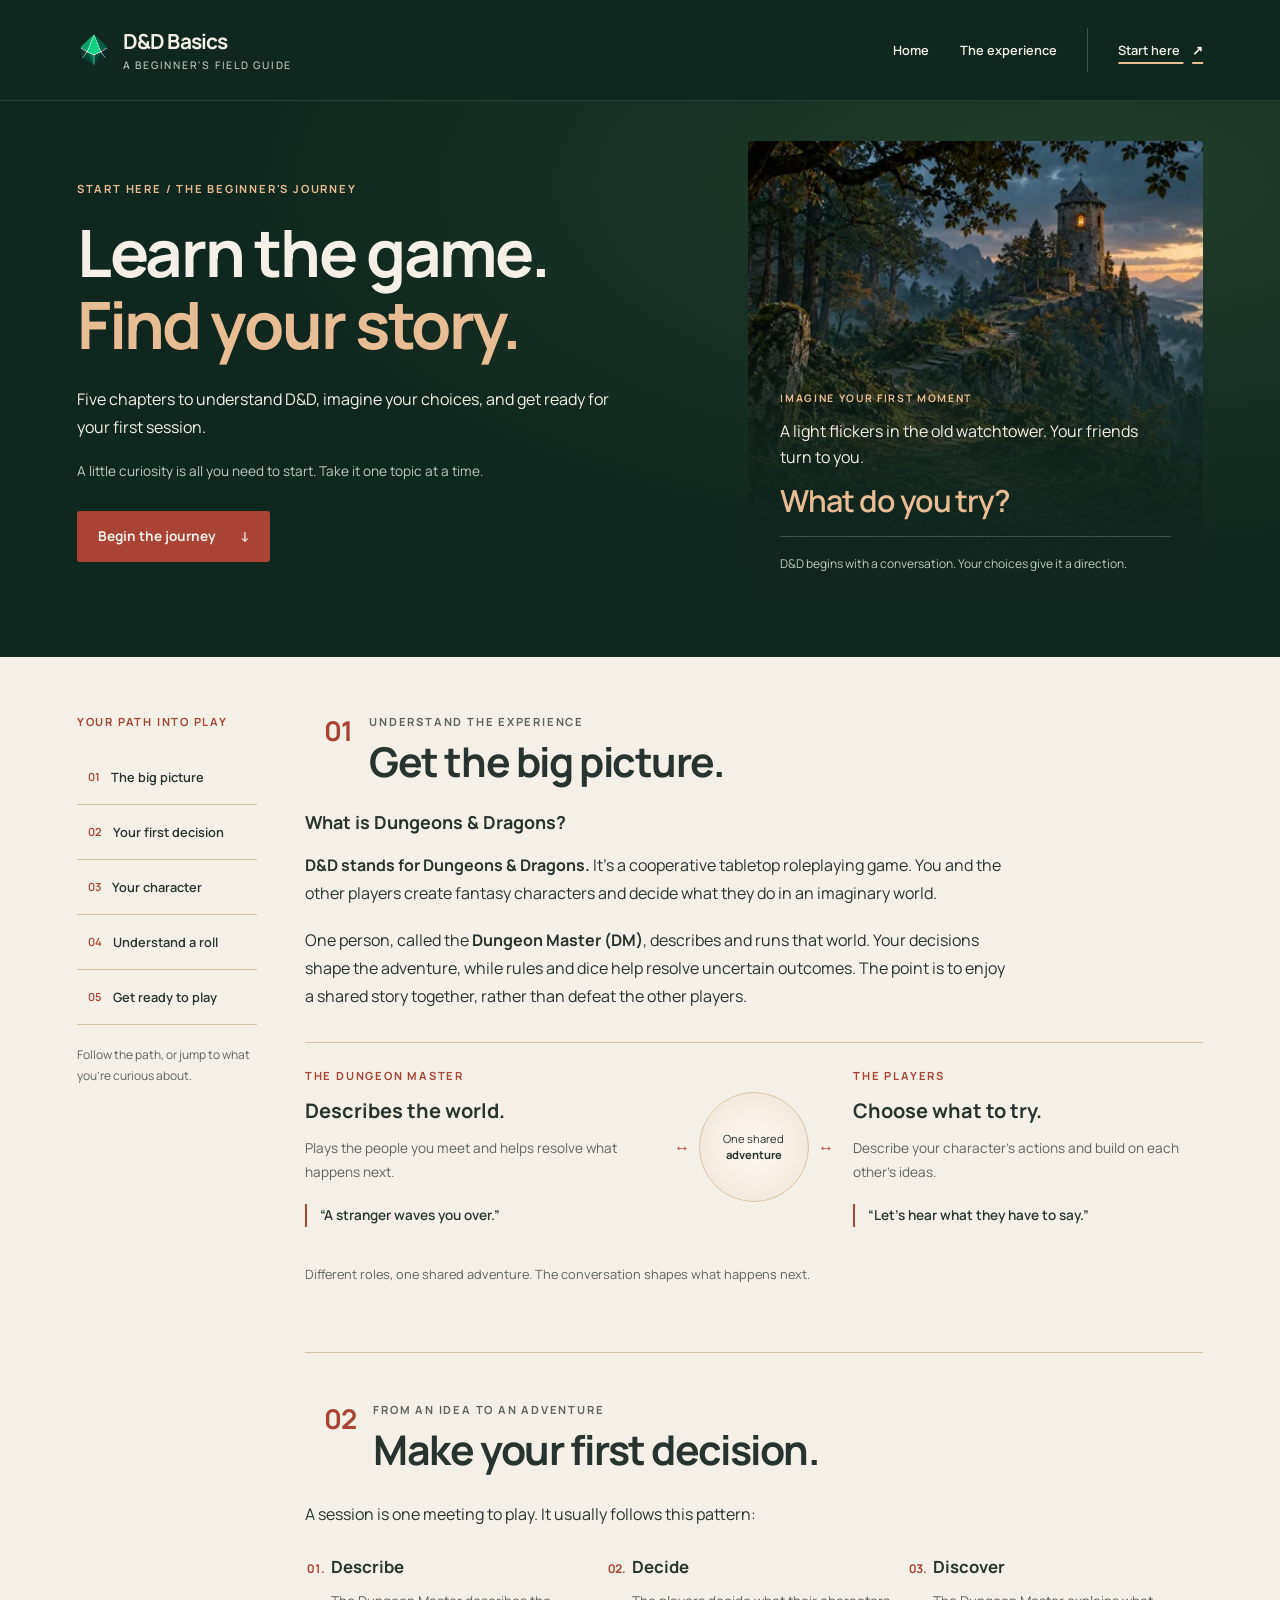
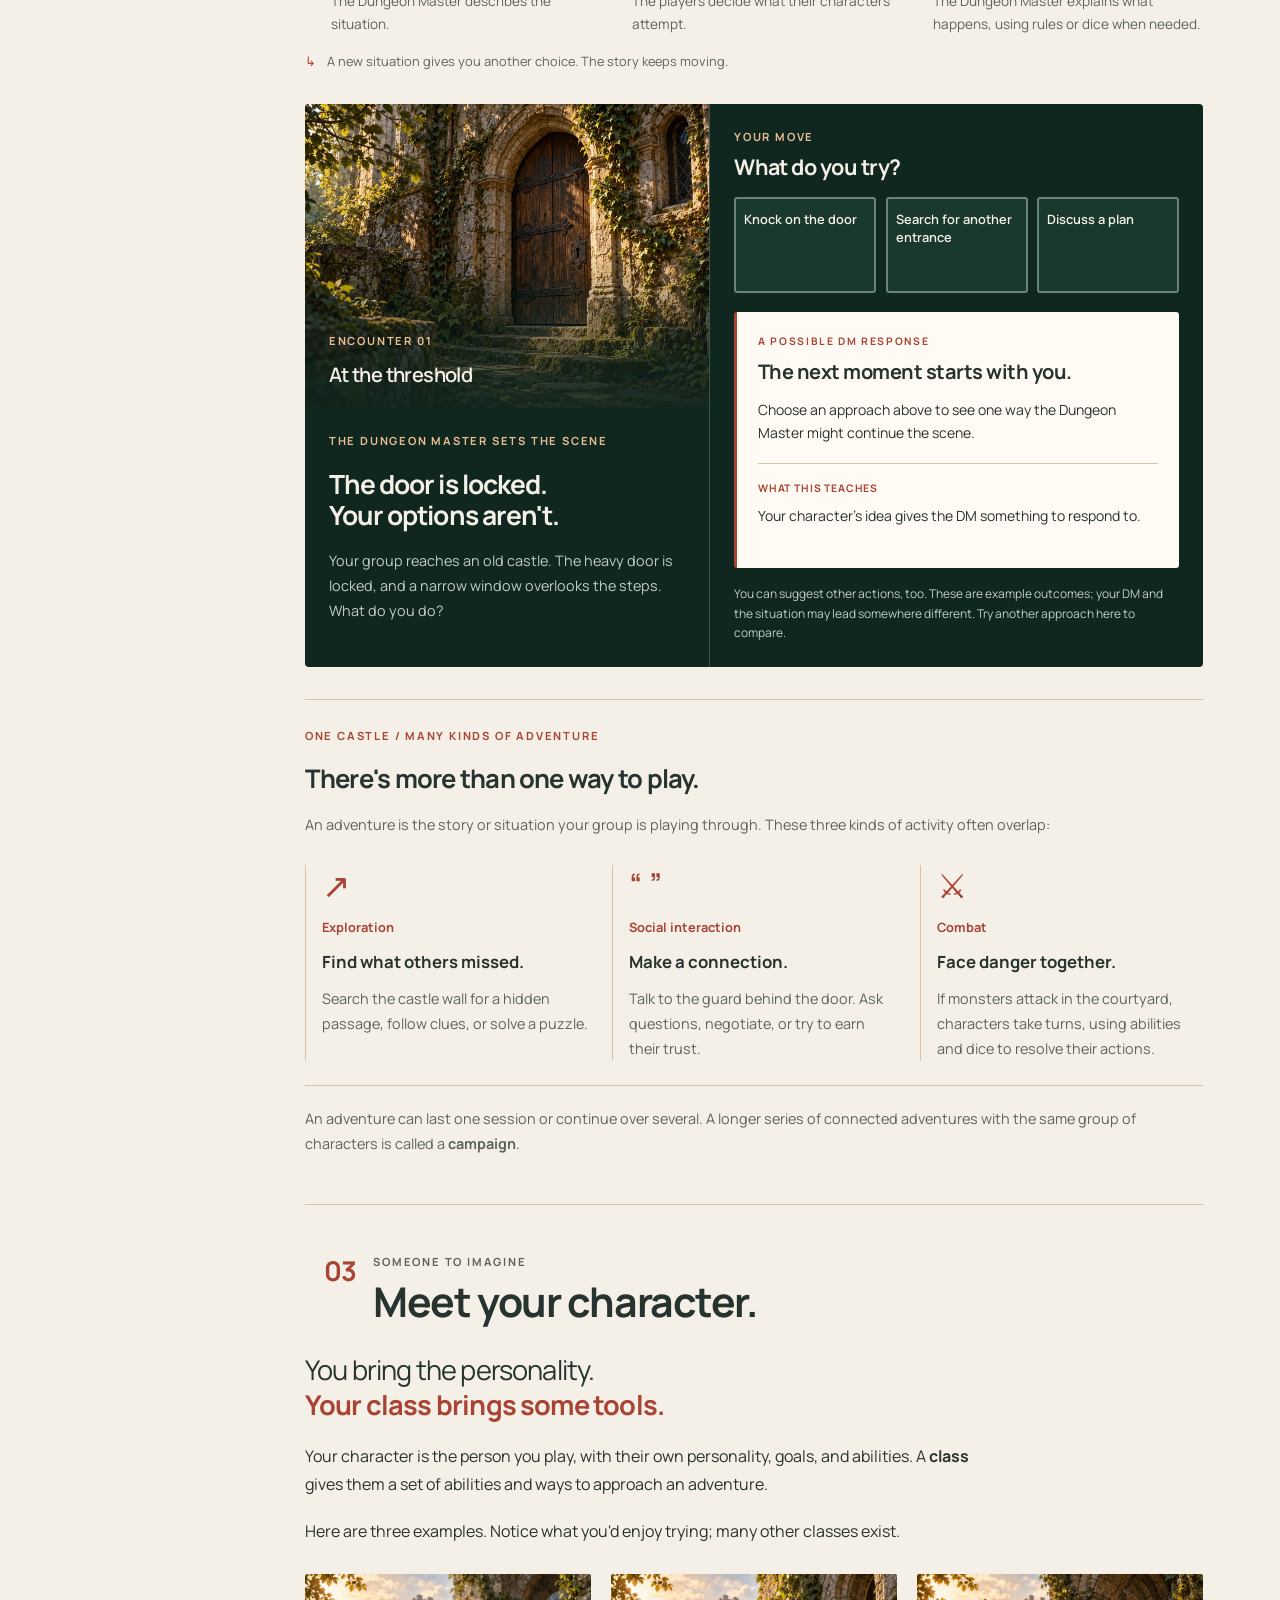
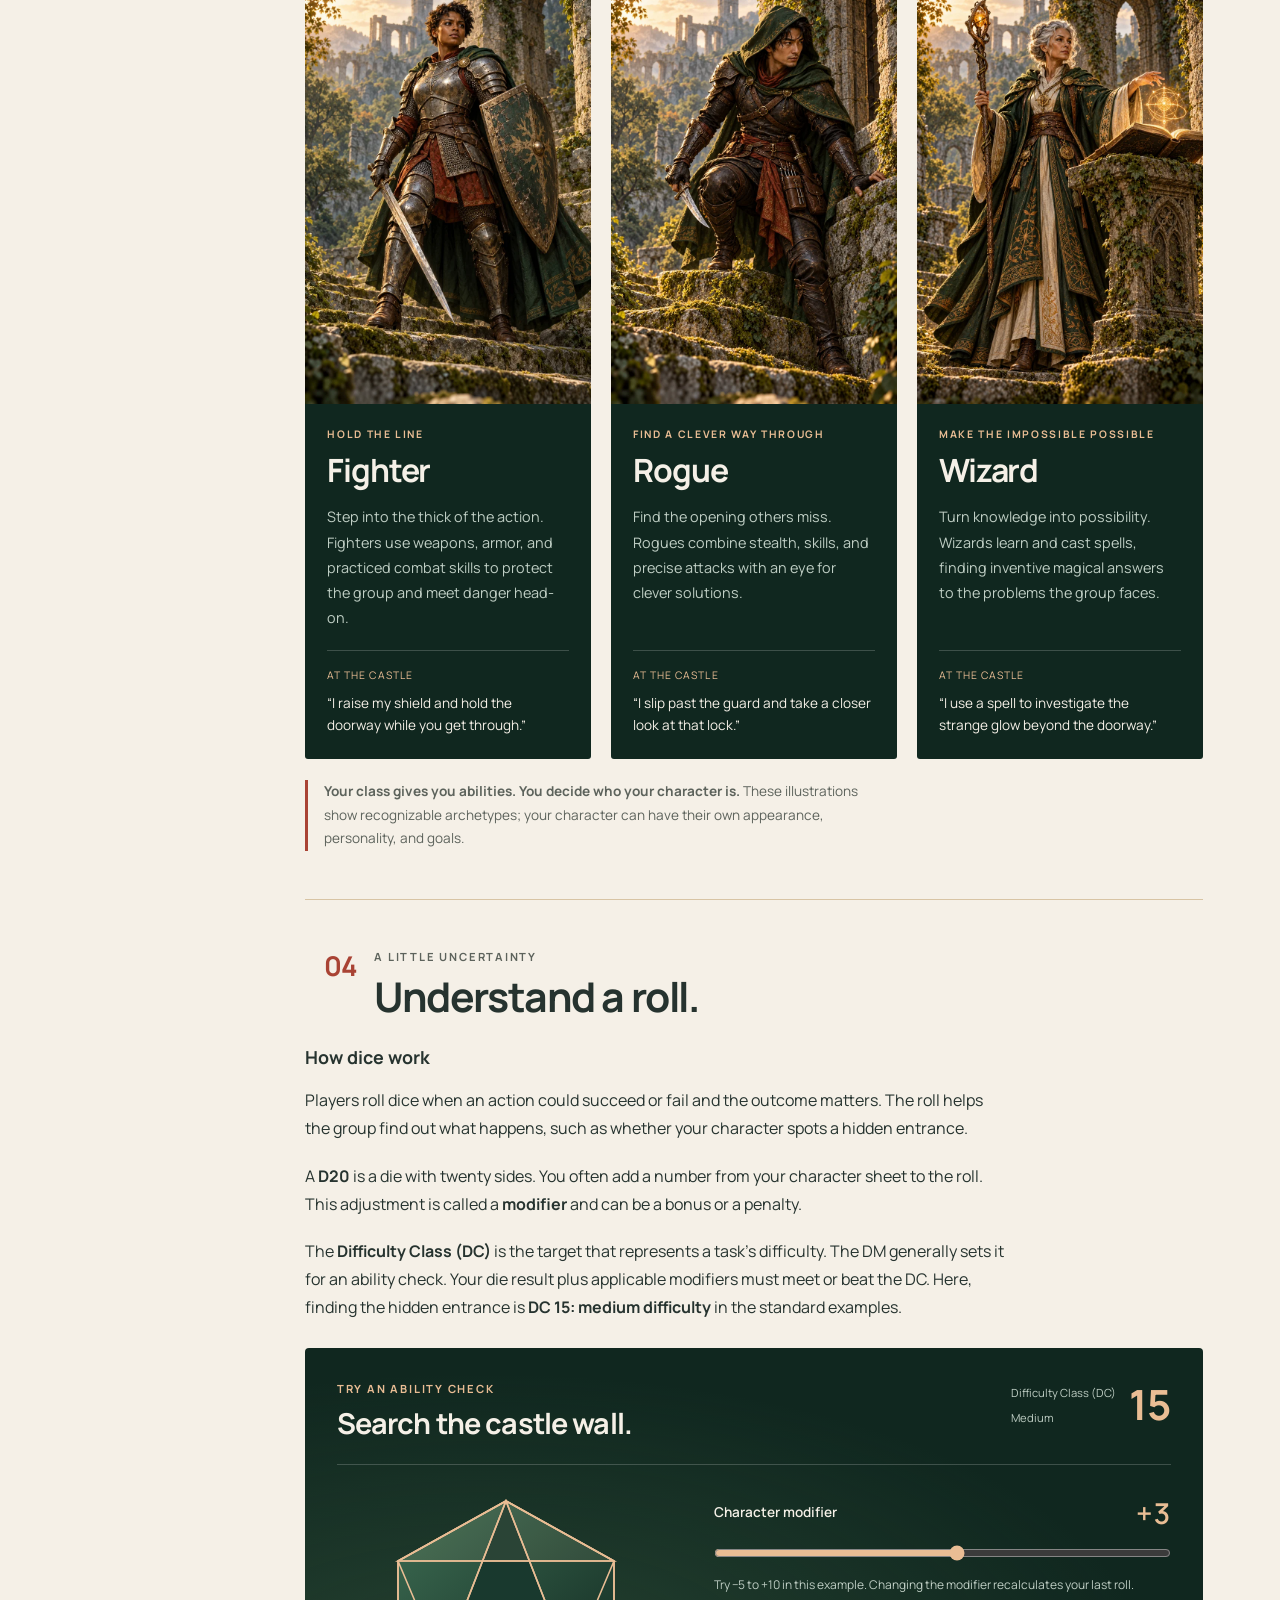
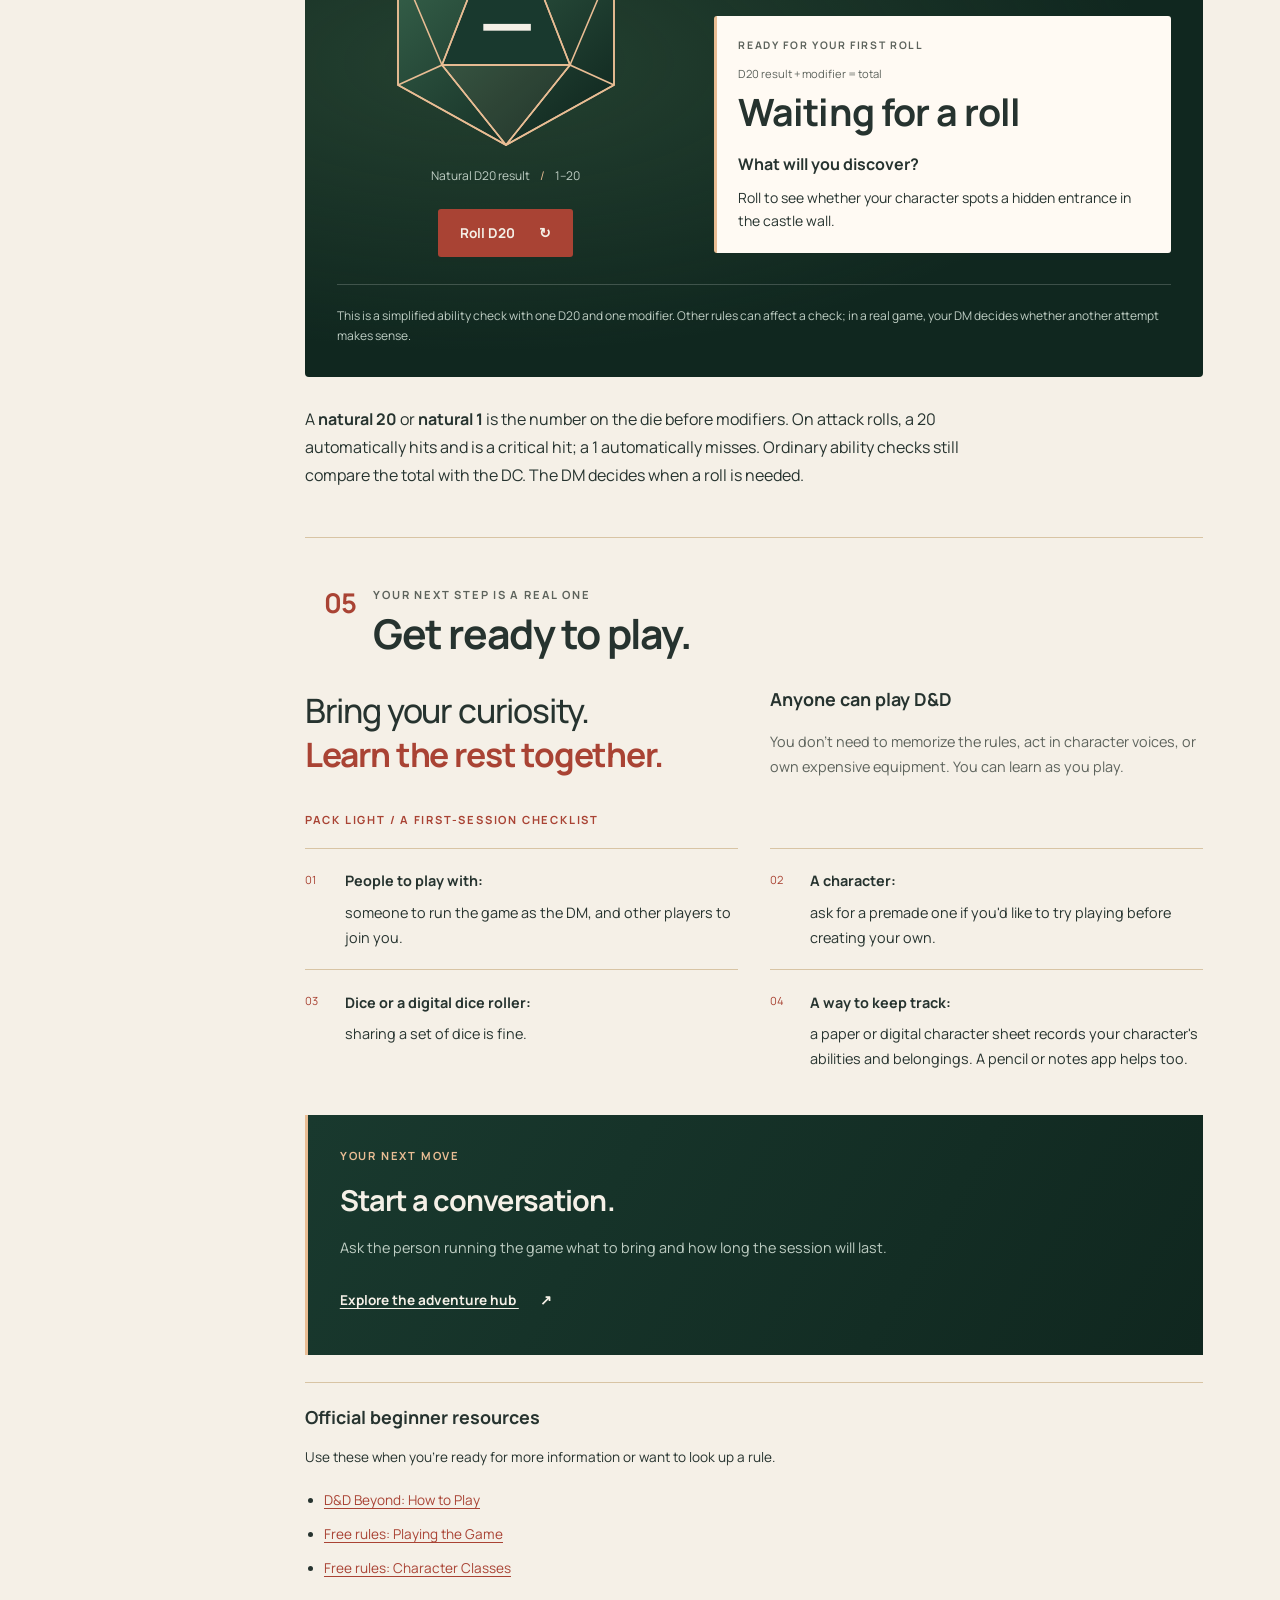
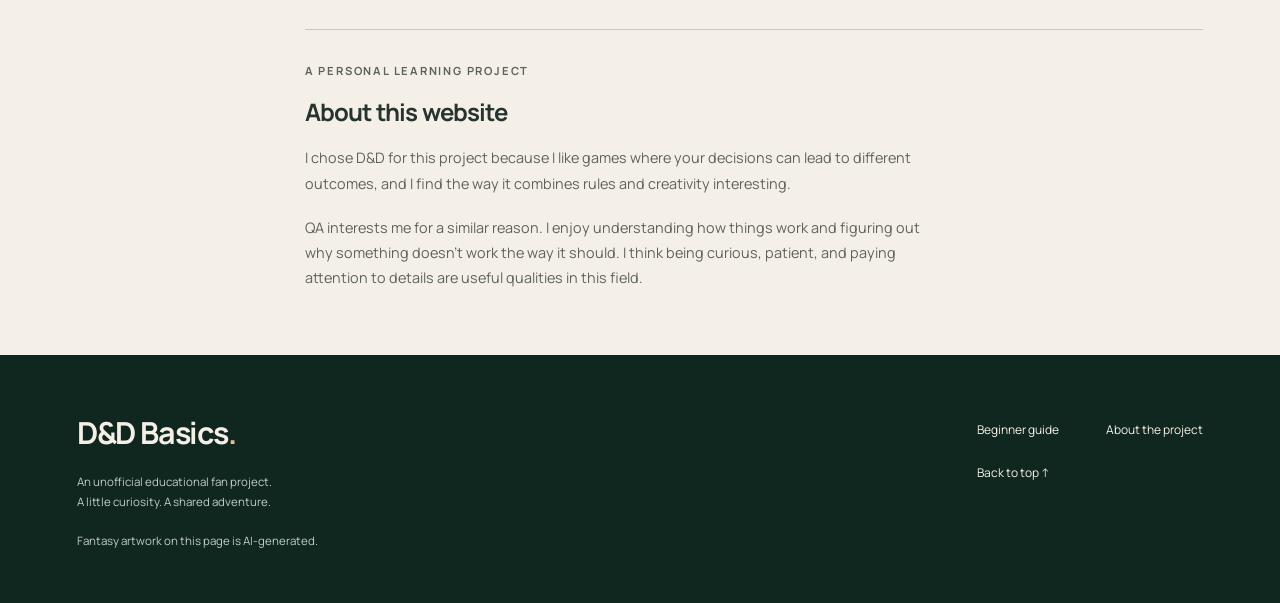
==== commit 4faec3e4: "Polish guide navigation and optimize assets" ====
--- a/start-here.html
+++ b/start-here.html
@@ -110,7 +110,8 @@
           <div id="castle-encounter" class="encounter-stage dark-surface">
             <div class="encounter-setting">
               <div class="encounter-scene">
-                <img src="images/castle-door.webp" srcset="images/castle-door-small.webp 768w, images/castle-door.webp 1536w" sizes="(max-width: 1000px) 88vw, (max-width: 1363px) calc(88vw - 228px), 972px" width="1536" height="1024" loading="lazy" alt="A closed oak door with a keyhole beneath a weathered stone arch, with a narrow window beside it.">
+                <!-- Auto uses the lazy image's actual width in interactive and static layouts; explicit sizes support older browsers. -->
+                <img src="images/castle-door.webp" srcset="images/castle-door-small.webp 768w, images/castle-door.webp 1536w" sizes="auto, (max-width: 1000px) 88vw, (max-width: 1363px) calc(88vw - 228px), 972px" width="1536" height="1024" loading="lazy" alt="A closed oak door with a keyhole beneath a weathered stone arch, with a narrow window beside it.">
                 <p class="encounter-scene-caption"><span class="eyebrow">Encounter 01</span>At the threshold</p>
               </div>
               <div class="encounter-copy">
--- a/style.css
+++ b/style.css
@@ -2285,7 +2285,7 @@
   }
 }
 
-/* Keep the shared navigation on one row on narrow phones. */
+/* Keep navigation on one row and give encounter actions full-width labels on narrow phones. */
 @media (max-width: 400px) {
   .main-nav {
     gap: 0.5rem;
@@ -2293,4 +2293,18 @@
   .main-nav a:last-child {
     padding-left: 0.7rem;
   }
-}
+  .encounter-choices {
+    grid-template-columns: 1fr;
+    gap: 0.5rem;
+  }
+  .encounter-choice {
+    flex-direction: row;
+    align-items: center;
+    min-height: 52px;
+    padding: 0.75rem 0.8rem;
+    scroll-margin-block: 1rem;
+  }
+  .encounter-choice small {
+    flex-shrink: 0;
+  }
+}
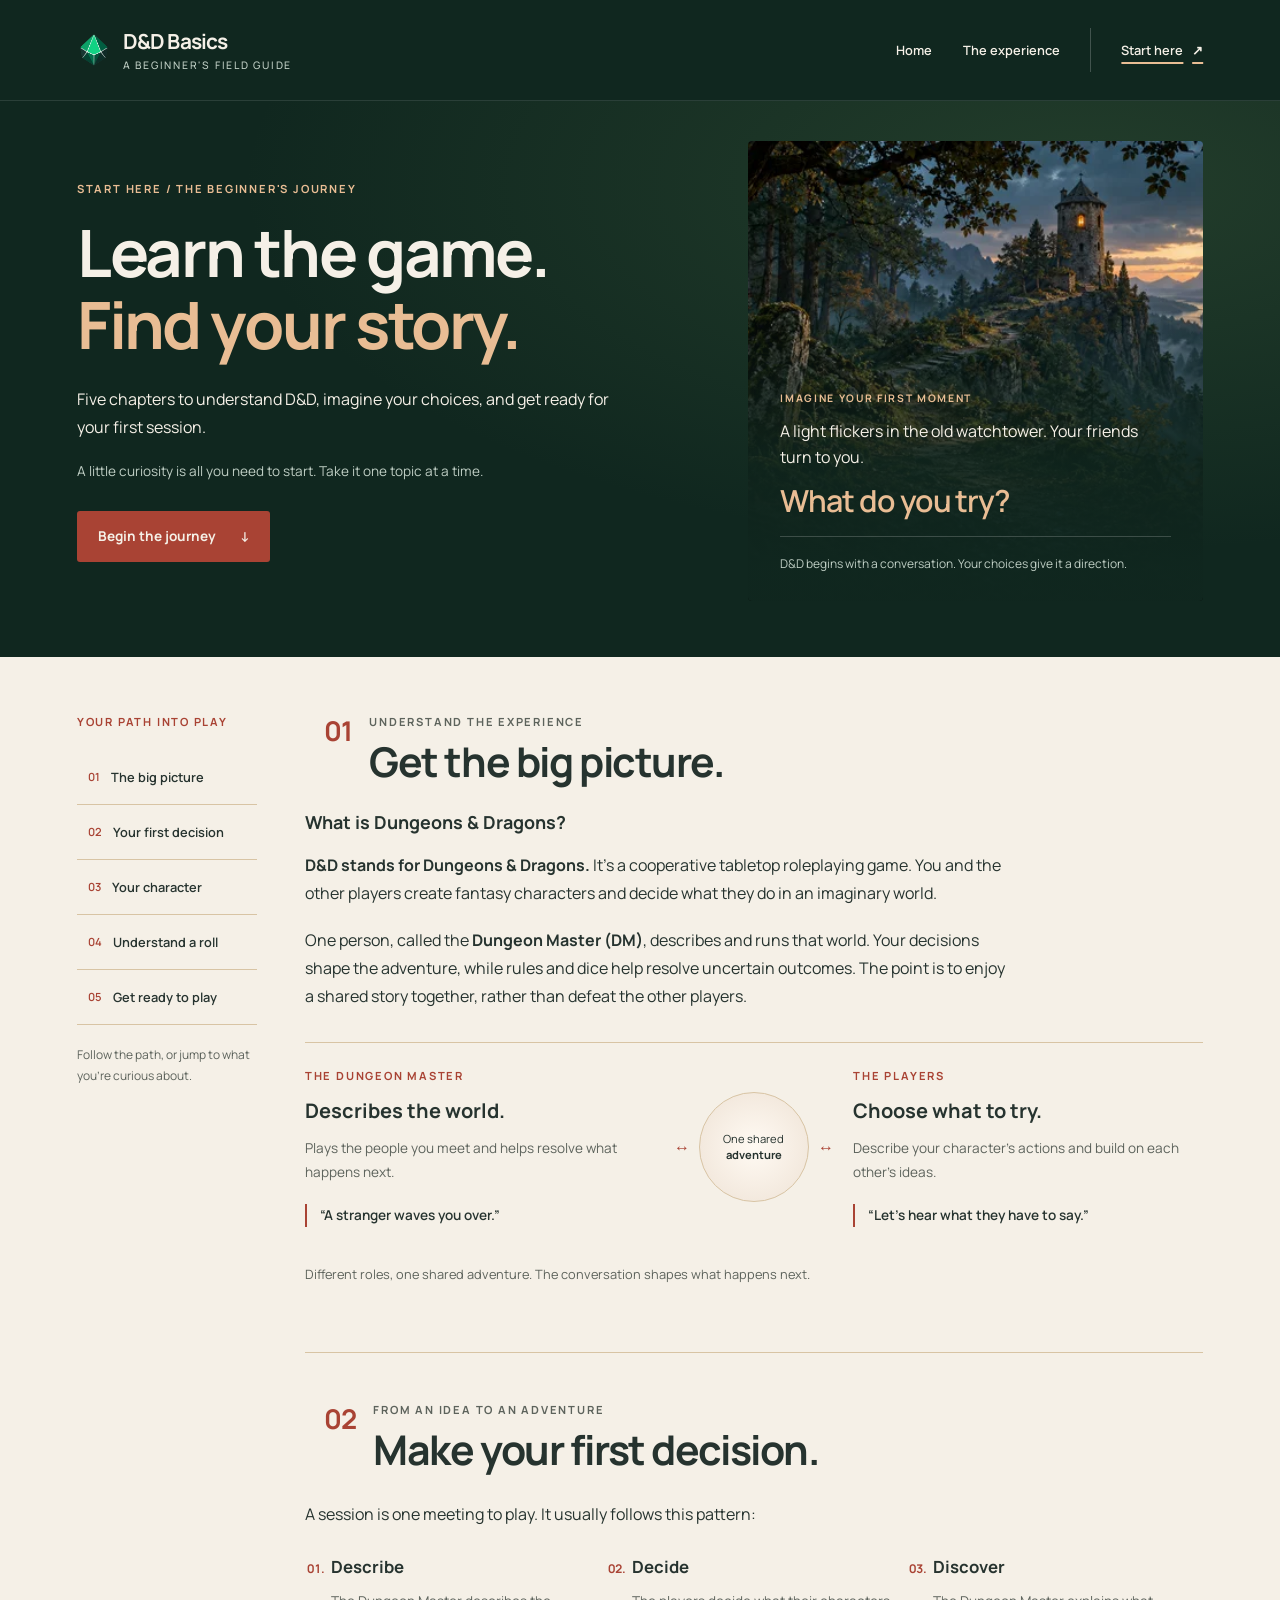
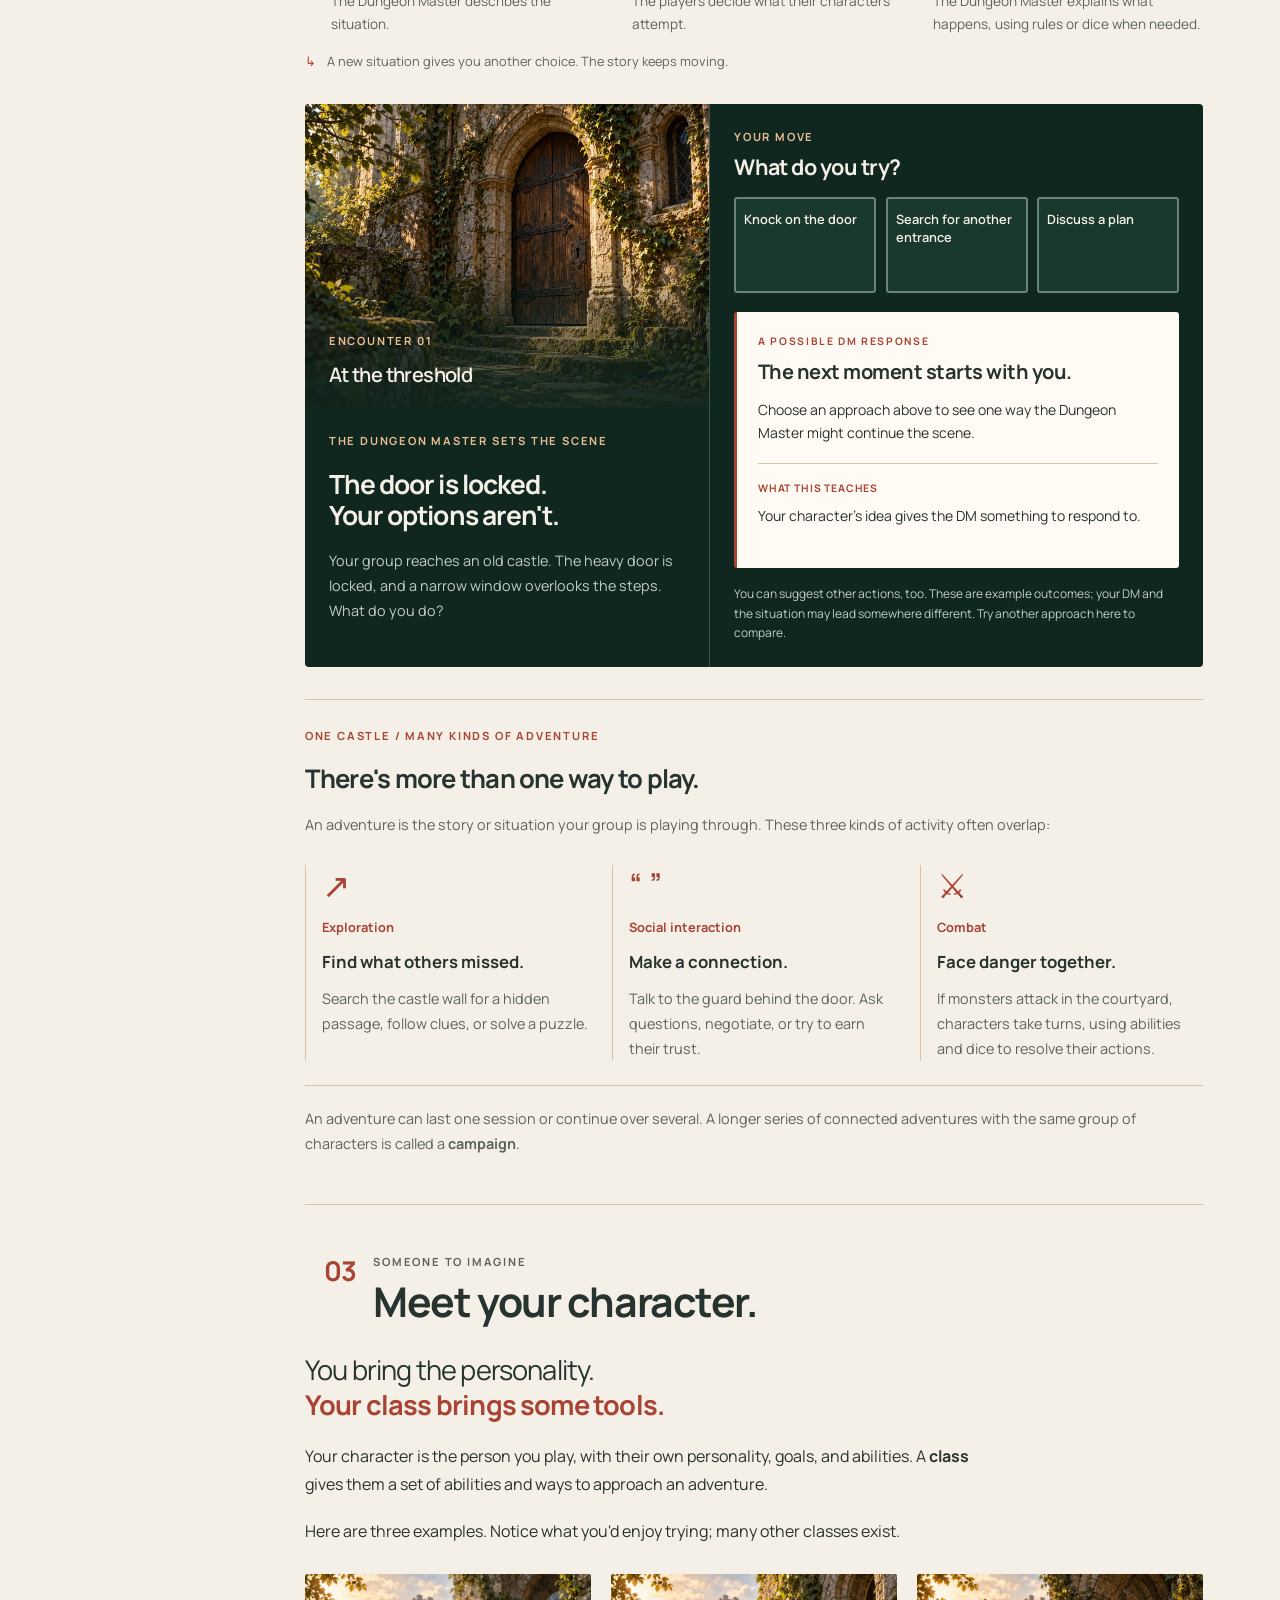
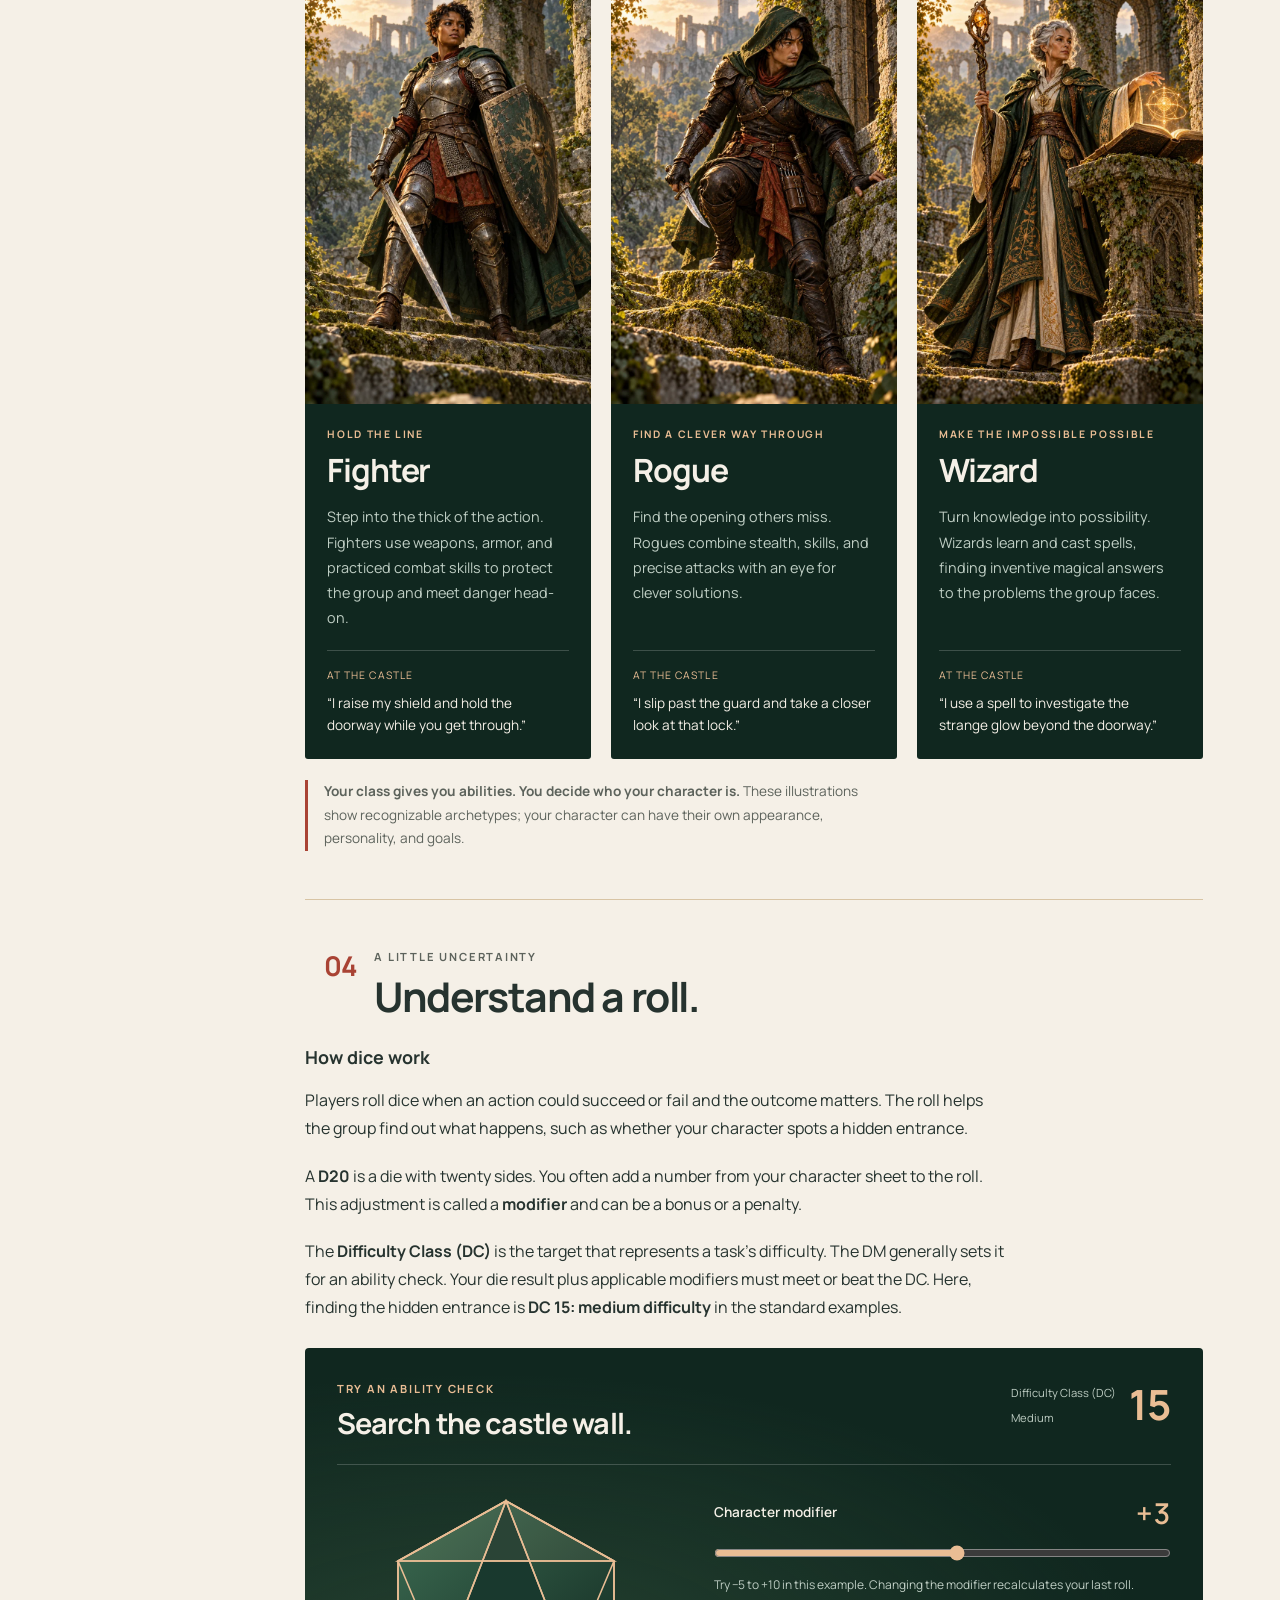
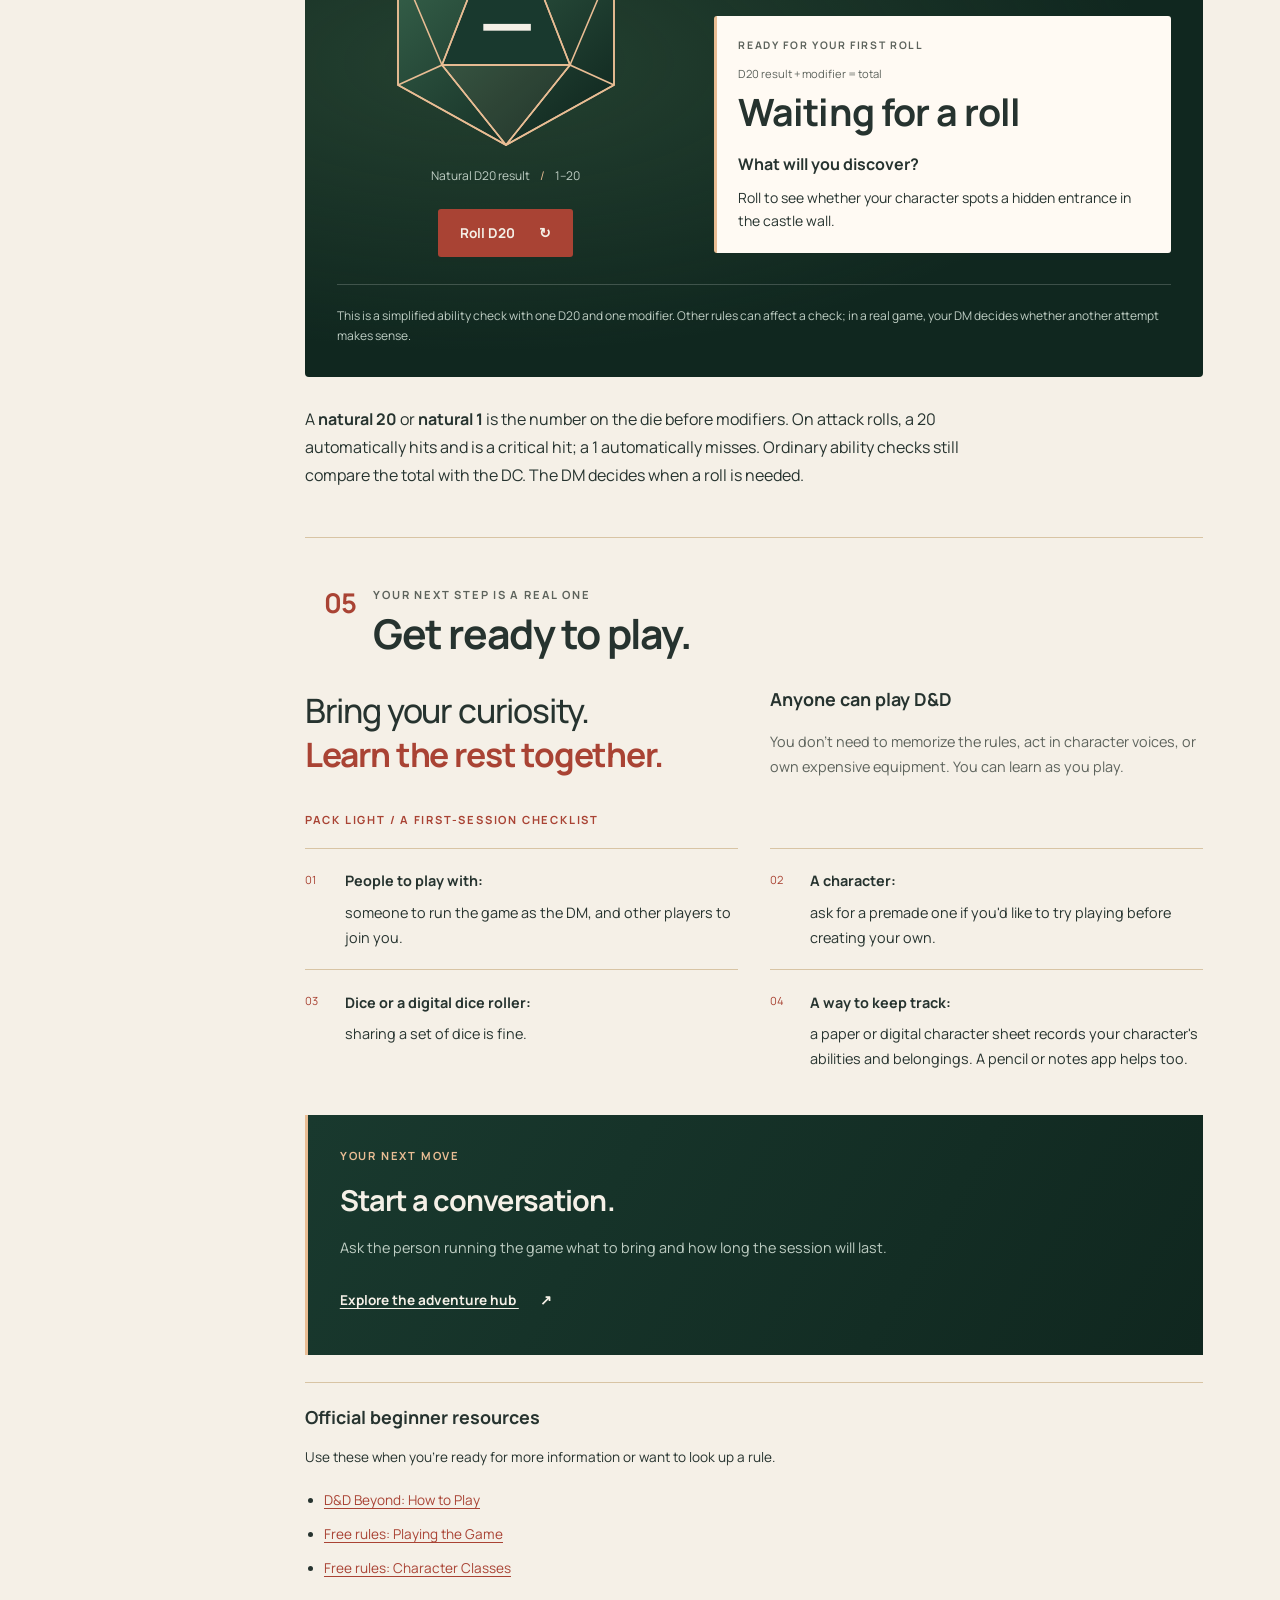
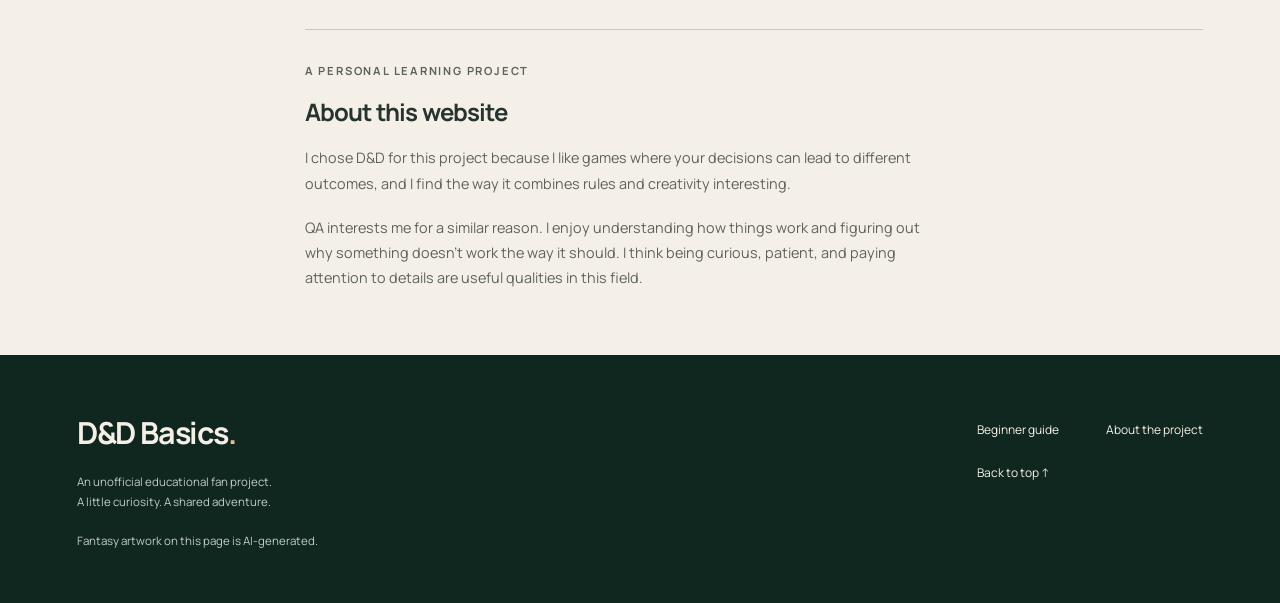
==== commit e79ee7c6: "Strengthen shared navigation and document page conventions" ====
--- a/start-here.html
+++ b/start-here.html
@@ -23,7 +23,7 @@
       <nav class="main-nav" aria-label="Main navigation">
         <a href="index.html">Home</a>
         <a href="index.html#story">The experience</a>
-        <a href="start-here.html" aria-current="page">Start here <span aria-hidden="true">↗</span></a>
+        <a class="nav-start" href="start-here.html" aria-current="page">Start here <span aria-hidden="true">↗</span></a>
       </nav>
     </div>
   </header>
--- a/style.css
+++ b/style.css
@@ -12,6 +12,11 @@
   --color-on-dark: #f5f0e7;
   --color-muted-on-dark: #bfcec4;
   --color-warm-highlight: #e9bd94;
+  --color-action-hover: #89382d;
+  --color-divider-on-dark: #ffffff30;
+  --content-max-width: 1200px;
+  --page-width: 88%;
+  --nav-target-height: 2.75rem;
   --font-body: "Manrope", "Segoe UI", Arial, sans-serif;
   --font-heading: var(--font-body);
 }
@@ -77,7 +82,7 @@
 }
 
 .page-width {
-  width: min(88%, 1200px);
+  width: min(var(--page-width), var(--content-max-width));
   margin-inline: auto;
 }
 
@@ -148,6 +153,7 @@
 .header-inner {
   min-height: 100px;
   display: flex;
+  flex-wrap: wrap;
   align-items: center;
   justify-content: space-between;
   gap: 2rem;
@@ -188,6 +194,9 @@
 }
 
 .main-nav a {
+  display: inline-flex;
+  align-items: center;
+  min-height: var(--nav-target-height);
   padding-block: 0.65rem;
   text-decoration: none;
   font-size: 0.8rem;
@@ -205,7 +214,8 @@
   color: var(--color-warm-highlight);
 }
 
-.main-nav a:last-child {
+/* This treatment belongs to Start Here, regardless of its position. */
+.main-nav .nav-start {
   border-left: 1px solid #ffffff35;
   padding-left: 1.9rem;
 }
@@ -309,7 +319,7 @@
 }
 
 .button:hover {
-  background: #89382d;
+  background: var(--color-action-hover);
 }
 
 .quiet-link {
@@ -509,7 +519,7 @@
 .story-conversation {
   margin-top: 1rem;
   padding-block: 1.5rem;
-  border-block: 1px solid #ffffff30;
+  border-block: 1px solid var(--color-divider-on-dark);
 }
 
 .story-conversation > .eyebrow {
@@ -665,7 +675,7 @@
 
 .opening-scene-note {
   padding-top: 1rem;
-  border-top: 1px solid #ffffff30;
+  border-top: 1px solid var(--color-divider-on-dark);
   color: var(--color-muted-on-dark);
   font-size: 0.75rem;
 }
@@ -1017,7 +1027,7 @@
 
 .encounter-interactive {
   padding: 1.5rem;
-  border-left: 1px solid #ffffff30;
+  border-left: 1px solid var(--color-divider-on-dark);
 }
 
 .encounter-interactive[hidden] {
@@ -1260,7 +1270,7 @@
 .class-copy blockquote {
   margin: auto 0 0;
   padding-top: 1rem;
-  border-top: 1px solid #ffffff30;
+  border-top: 1px solid var(--color-divider-on-dark);
   font-size: 0.85rem;
   line-height: 1.65;
 }
@@ -1291,7 +1301,7 @@
 }
 
 .check-context {
-  border-bottom: 1px solid #ffffff30;
+  border-bottom: 1px solid var(--color-divider-on-dark);
   padding-bottom: 1rem;
 }
 
@@ -1440,7 +1450,7 @@
   align-items: start;
   gap: 1.5rem;
   padding-bottom: 1.5rem;
-  border-bottom: 1px solid #ffffff30;
+  border-bottom: 1px solid var(--color-divider-on-dark);
 }
 
 .dice-explorer-header .eyebrow {
@@ -1654,7 +1664,7 @@
 
 .dice-scope-note {
   padding-top: 1.3rem;
-  border-top: 1px solid #ffffff30;
+  border-top: 1px solid var(--color-divider-on-dark);
   color: var(--color-muted-on-dark);
   font-size: 0.75rem;
   line-height: 1.65;
@@ -1845,7 +1855,7 @@
 
 @media (max-width: 700px) {
   .page-width {
-    width: 88%;
+    width: var(--page-width);
   }
   .header-inner {
     min-height: 0;
@@ -1864,7 +1874,7 @@
   .main-nav a {
     font-size: 0.75rem;
   }
-  .main-nav a:last-child {
+  .main-nav .nav-start {
     padding-left: 1.3rem;
   }
   .hero-inner {
@@ -1965,7 +1975,7 @@
   }
   .encounter-interactive {
     border-left: 0;
-    border-top: 1px solid #ffffff30;
+    border-top: 1px solid var(--color-divider-on-dark);
   }
 }
 
@@ -2285,12 +2295,12 @@
   }
 }
 
-/* Keep navigation on one row and give encounter actions full-width labels on narrow phones. */
+/* Tighten navigation gaps and give encounter actions full-width labels on narrow phones. */
 @media (max-width: 400px) {
   .main-nav {
     gap: 0.5rem;
   }
-  .main-nav a:last-child {
+  .main-nav .nav-start {
     padding-left: 0.7rem;
   }
   .encounter-choices {
